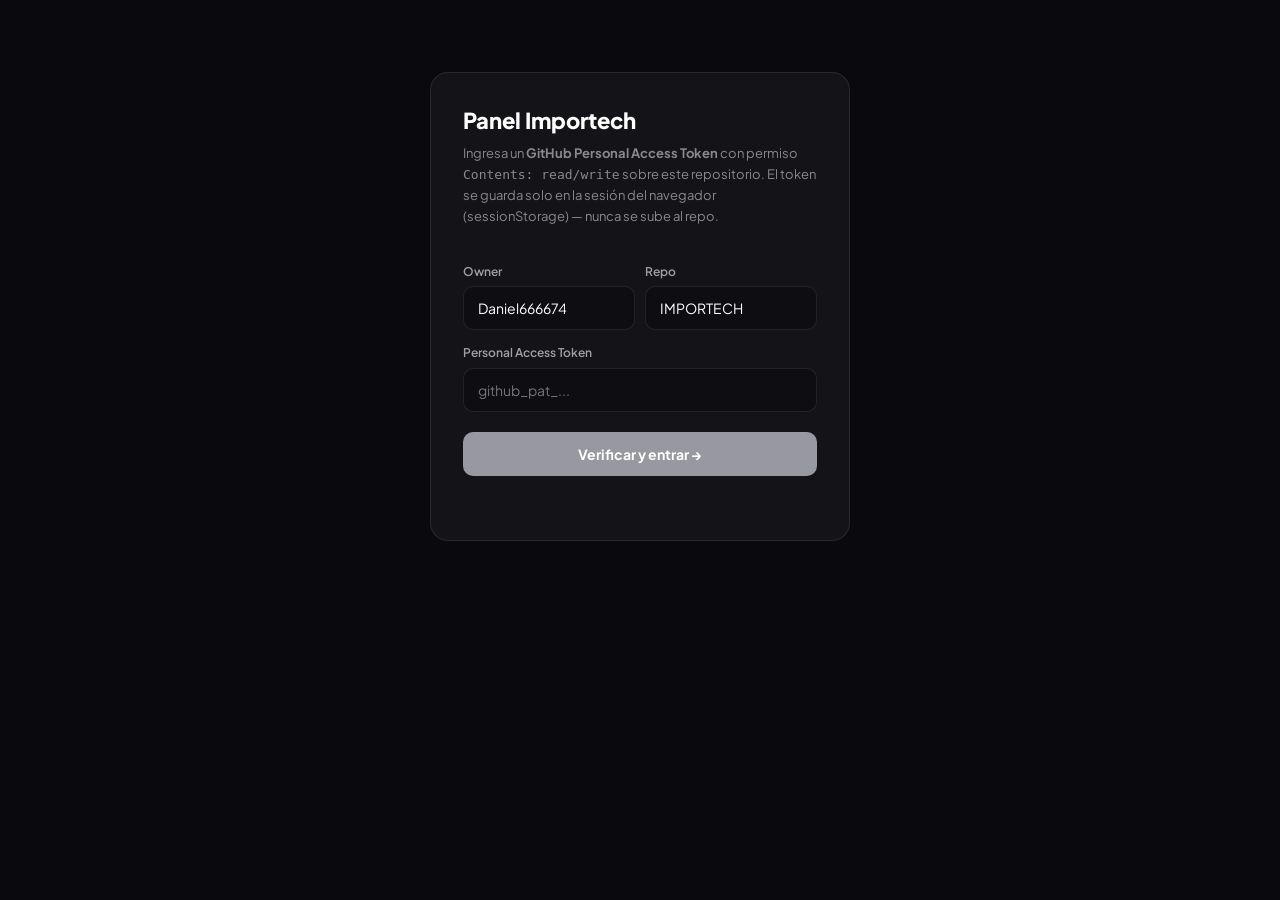
==== admin.html @ f73cdf88 "Add serverless admin panel (GitHub Contents API as backend) admin.html manages products with no back" ====
<!DOCTYPE html>
<html lang="es">
<head>
<meta charset="UTF-8">
<meta name="viewport" content="width=device-width, initial-scale=1.0">
<meta name="robots" content="noindex,nofollow">
<title>Admin · Importech</title>
<link rel="preconnect" href="https://fonts.googleapis.com">
<link href="https://fonts.googleapis.com/css2?family=Plus+Jakarta+Sans:wght@400;500;600;700;800&display=swap" rel="stylesheet">
<style>
:root{--blue:#9898a0;--blue-h:#6e6e76;--bg:#0a0a0e;--panel:#131318;--card:#17171d;--border:rgba(255,255,255,.09);--ok:#34c759;--warn:#ff9f0a;--bad:#ff5a5a;--dirty:#e5a816}
*{margin:0;padding:0;box-sizing:border-box}
body{font-family:'Plus Jakarta Sans',system-ui,sans-serif;background:var(--bg);color:#fff;line-height:1.45;font-size:14px}
a{color:inherit}
button{font-family:inherit;cursor:pointer}
input,select,textarea{font-family:inherit;font-size:14px}
.hidden{display:none!important}

/* LOGIN */
#login{max-width:420px;margin:8vh auto;padding:32px;background:var(--panel);border:1px solid var(--border);border-radius:18px}
#login h1{font-size:22px;font-weight:800;margin-bottom:6px}
#login p{color:rgba(255,255,255,.5);font-size:13px;margin-bottom:22px;line-height:1.6}
#login label{display:block;font-size:12px;font-weight:600;color:rgba(255,255,255,.6);margin:14px 0 6px}
#login input{width:100%;padding:12px 14px;border-radius:10px;border:1px solid var(--border);background:#0d0d12;color:#fff}
#login .row{display:flex;gap:10px}
#login .row>div{flex:1}
#loginBtn{width:100%;margin-top:20px;padding:13px;border-radius:10px;border:none;background:var(--blue);color:#fff;font-weight:700;font-size:14px}
#loginBtn:hover{background:var(--blue-h)}
#loginMsg{margin-top:14px;font-size:13px;min-height:18px}

/* SHELL */
header{position:sticky;top:0;z-index:50;display:flex;align-items:center;justify-content:space-between;gap:16px;padding:14px 26px;background:rgba(10,10,14,.94);backdrop-filter:blur(14px);border-bottom:1px solid var(--border);flex-wrap:wrap}
header .brand{font-size:15px;font-weight:800;letter-spacing:.05em}
header .brand span{color:var(--blue)}
header .repo{font-size:12px;color:rgba(255,255,255,.4)}
header .actions{display:flex;align-items:center;gap:10px;flex-wrap:wrap}
.btn{padding:9px 16px;border-radius:9px;border:1px solid var(--border);background:var(--card);color:#fff;font-weight:600;font-size:13px}
.btn:hover{border-color:var(--blue)}
.btn.primary{background:var(--blue);border-color:var(--blue)}
.btn.primary:hover{background:var(--blue-h)}
.btn.ok{background:var(--ok);border-color:var(--ok)}
.btn.ghost{background:transparent}
.btn:disabled{opacity:.5;cursor:not-allowed}
.pubwrap{position:relative}
.dirtybadge{position:absolute;top:-7px;right:-7px;min-width:18px;height:18px;padding:0 5px;border-radius:9px;background:var(--dirty);color:#111;font-size:10px;font-weight:800;display:flex;align-items:center;justify-content:center}

main{max-width:1180px;margin:0 auto;padding:24px 26px 80px}
.toolbar{display:flex;align-items:center;justify-content:space-between;gap:14px;margin-bottom:18px;flex-wrap:wrap}
.toolbar h2{font-size:18px;font-weight:800}
.search{padding:9px 14px;border-radius:9px;border:1px solid var(--border);background:#0d0d12;color:#fff;min-width:220px}

/* PRODUCT LIST */
.plist{display:grid;grid-template-columns:1fr;gap:10px}
.prow{display:grid;grid-template-columns:52px 1fr auto;gap:14px;align-items:center;padding:12px 14px;background:var(--card);border:1px solid var(--border);border-radius:12px}
.prow.dirty{border-color:var(--dirty)}
.pthumb{width:52px;height:52px;border-radius:9px;background:#f4f4f6;display:flex;align-items:center;justify-content:center;overflow:hidden;font-size:26px}
.pthumb img{width:100%;height:100%;object-fit:cover}
.pmeta .pn{font-weight:700;font-size:15px}
.pmeta .ps{font-size:12px;color:rgba(255,255,255,.45);margin-top:2px}
.badges{display:flex;gap:6px;margin-top:6px;flex-wrap:wrap}
.tag{font-size:10px;font-weight:700;letter-spacing:.03em;padding:3px 8px;border-radius:6px;background:rgba(255,255,255,.07);color:rgba(255,255,255,.6)}
.tag.pub{background:rgba(52,199,89,.16);color:#7ee89b}
.tag.unpub{background:rgba(255,90,90,.14);color:#ff9b9b}
.tag.dirty{background:rgba(229,168,22,.18);color:var(--dirty)}
.tag.cond{background:rgba(152,152,160,.16);color:#cfcfd6}
.pactions{display:flex;gap:8px;flex-wrap:wrap;justify-content:flex-end}
.pactions .btn{padding:7px 12px;font-size:12px}

/* EDITOR / MODAL */
.overlay{position:fixed;inset:0;z-index:100;background:rgba(0,0,0,.6);backdrop-filter:blur(3px);display:flex;align-items:flex-start;justify-content:center;overflow-y:auto;padding:30px 16px}
.modal{width:100%;max-width:820px;background:var(--panel);border:1px solid var(--border);border-radius:18px;padding:24px 26px 30px;margin:auto}
.modal h3{font-size:18px;font-weight:800;margin-bottom:18px}
.fgrid{display:grid;grid-template-columns:1fr 1fr;gap:14px 18px}
.field{display:flex;flex-direction:column}
.field.full{grid-column:1/-1}
.field label{font-size:12px;font-weight:600;color:rgba(255,255,255,.6);margin-bottom:6px}
.field input,.field select,.field textarea{padding:11px 13px;border-radius:9px;border:1px solid var(--border);background:#0d0d12;color:#fff;width:100%}
.field textarea{min-height:70px;resize:vertical}
.hint{font-size:11px;color:rgba(255,255,255,.35);margin-top:5px}
.sectitle{font-size:12px;font-weight:800;letter-spacing:.08em;text-transform:uppercase;color:var(--blue);margin:26px 0 10px;padding-top:18px;border-top:1px solid var(--border)}
.vrow{display:grid;grid-template-columns:1.3fr .8fr 1fr 1fr auto;gap:9px;align-items:end;margin-bottom:9px}
.vrow .field label{font-size:10px}
.vrow input{padding:9px 11px}
.vrow .rm{padding:9px 11px;border-radius:8px;border:1px solid var(--border);background:transparent;color:var(--bad);font-weight:700}
.vhead{display:grid;grid-template-columns:1.3fr .8fr 1fr 1fr auto;gap:9px;font-size:10px;font-weight:700;letter-spacing:.04em;text-transform:uppercase;color:rgba(255,255,255,.4);margin-bottom:6px}
.addrow{padding:8px 14px;border-radius:8px;border:1px dashed var(--border);background:transparent;color:rgba(255,255,255,.7);font-size:12px;font-weight:600;margin-top:4px}
.imglist{display:flex;flex-wrap:wrap;gap:8px;margin-bottom:8px}
.imgchip{display:flex;align-items:center;gap:6px;padding:5px 8px 5px 5px;border-radius:8px;background:#0d0d12;border:1px solid var(--border);font-size:11px}
.imgchip img{width:30px;height:30px;border-radius:5px;object-fit:cover}
.imgchip button{border:none;background:transparent;color:var(--bad);font-weight:800}
.modal-foot{display:flex;justify-content:space-between;gap:10px;margin-top:26px;flex-wrap:wrap}
.checkline{display:flex;align-items:center;gap:9px;font-size:13px;color:rgba(255,255,255,.75)}
.checkline input{width:auto}
#formErr{color:var(--bad);font-size:13px;font-weight:600;min-height:18px;flex:1}

/* SALE / availability preview */
.salebox{background:#0d0d12;border:1px solid var(--border);border-radius:12px;padding:16px;margin-top:8px}
.saleline{display:flex;justify-content:space-between;font-size:14px;padding:6px 0}
.saleline b{font-weight:800}
.mono{font-variant-numeric:tabular-nums}

/* LOG */
#log{position:fixed;bottom:0;left:0;right:0;max-height:38vh;overflow-y:auto;background:#08080b;border-top:1px solid var(--border);padding:12px 20px;font-family:ui-monospace,Menlo,monospace;font-size:12px;z-index:60}
#log .l{padding:2px 0;color:rgba(255,255,255,.7)}
#log .l.err{color:var(--bad)}
#log .l.ok{color:#7ee89b}
#log .l.step{color:var(--dirty)}
#logHead{display:flex;justify-content:space-between;position:sticky;top:0;background:#08080b;padding-bottom:6px;margin-bottom:4px;font-weight:700;color:#fff}
@media(max-width:720px){.fgrid{grid-template-columns:1fr}.vrow,.vhead{grid-template-columns:1fr 1fr;}.vhead{display:none}}
</style>
</head>
<body>

<!-- ===================== LOGIN ===================== -->
<div id="login">
  <h1>Panel Importech</h1>
  <p>Ingresa un <b>GitHub Personal Access Token</b> con permiso <code>Contents: read/write</code> sobre este repositorio. El token se guarda solo en la sesión del navegador (sessionStorage) — nunca se sube al repo.</p>
  <div class="row">
    <div>
      <label>Owner</label>
      <input id="inOwner" value="Daniel666674" spellcheck="false">
    </div>
    <div>
      <label>Repo</label>
      <input id="inRepo" value="IMPORTECH" spellcheck="false">
    </div>
  </div>
  <label>Personal Access Token</label>
  <input id="inPat" type="password" placeholder="github_pat_..." spellcheck="false" autocomplete="off">
  <button id="loginBtn">Verificar y entrar →</button>
  <div id="loginMsg"></div>
</div>

<!-- ===================== APP ===================== -->
<div id="app" class="hidden">
  <header>
    <div>
      <div class="brand">IMPOR<span>TECH</span> · Admin</div>
      <div class="repo" id="repoLabel"></div>
    </div>
    <div class="actions">
      <button class="btn ghost" id="reloadBtn">↻ Recargar</button>
      <button class="btn" id="newBtn">+ Nuevo producto</button>
      <span class="pubwrap">
        <button class="btn primary" id="publishBtn" disabled>Publicar</button>
        <span class="dirtybadge hidden" id="dirtyCount">0</span>
      </span>
      <button class="btn ghost" id="logoutBtn">Salir</button>
    </div>
  </header>

  <main>
    <div class="toolbar">
      <h2>Productos <span id="pcount" style="color:rgba(255,255,255,.4);font-weight:600"></span></h2>
      <input class="search" id="search" placeholder="Buscar por nombre, SKU, categoría…">
    </div>
    <div class="plist" id="plist"></div>
  </main>
</div>

<div id="log" class="hidden">
  <div id="logHead"><span>Registro</span><button class="btn ghost" style="padding:3px 10px;font-size:11px" onclick="document.getElementById('log').classList.add('hidden')">Ocultar</button></div>
  <div id="logBody"></div>
</div>

<script src="assets/js/store-core.js?v=1"></script>
<script>
/* ============================================================================
   CONFIG + STATE
   ============================================================================ */
const CFG = {
  owner: 'Daniel666674', repo: 'IMPORTECH', branch: 'main',
  dataPath: 'assets/js/products-data.js',
  templatePath: 'producto/_template.html',
  productDir: 'producto',
  imgDir: 'assets/products',
  siteBase: 'https://daniel666674.github.io/IMPORTECH'
};
const CATEGORIES = ['iPhone','iPad','Mac','Apple Watch','AirPods','Accesorios'];
const CONDITIONS = ['Nuevo','Seminuevo - Como nuevo','Seminuevo - Bueno'];
const STORAGE_PRESETS = ['64GB','128GB','256GB','512GB','1TB','2TB'];

let PAT = null;
let products = [];          // in-memory working copy
let version = 1;            // PRODUCTS_VERSION from data file
let dirty = new Set();      // slugs with unsaved-to-repo changes
let deleted = new Set();    // slugs to remove on publish (existed remotely)
let pendingImgs = {};       // { 'assets/products/x.jpg': base64 } staged uploads
let editing = null;         // slug being edited, or '__new__'

const SC = window.StoreCore;
const $ = s => document.querySelector(s);
const sleep = ms => new Promise(r => setTimeout(r, ms));

/* ============================================================================
   LOGGING
   ============================================================================ */
function logLine(msg, cls) {
  const box = $('#log'); box.classList.remove('hidden');
  const d = document.createElement('div');
  d.className = 'l' + (cls ? ' ' + cls : '');
  d.textContent = msg;
  $('#logBody').appendChild(d);
  box.scrollTop = box.scrollHeight;
}

/* ============================================================================
   GITHUB CONTENTS API
   ============================================================================ */
function ghUrl(path) {
  const enc = path.split('/').map(encodeURIComponent).join('/');
  return `https://api.github.com/repos/${CFG.owner}/${CFG.repo}/contents/${enc}`;
}
function ghHeaders() {
  return { 'Authorization': 'Bearer ' + PAT, 'Accept': 'application/vnd.github+json', 'X-GitHub-Api-Version': '2022-11-28' };
}
function b64encodeUtf8(str) { return btoa(unescape(encodeURIComponent(str))); }
function b64decodeUtf8(b64) { return decodeURIComponent(escape(atob(b64.replace(/\n/g, '')))); }

async function ghGetFile(path) {
  const res = await fetch(ghUrl(path) + '?ref=' + CFG.branch, { headers: ghHeaders() });
  if (res.status === 404) return null;
  if (!res.ok) throw new Error('GET ' + path + ' → ' + res.status + ' ' + (await res.text()));
  const j = await res.json();
  return { sha: j.sha, text: j.content ? b64decodeUtf8(j.content) : '' };
}

// Fresh-sha + 409 retry, up to 4 attempts. NEVER reuse a stale sha.
async function commitFile(path, content, message, isBase64) {
  const body64 = isBase64 ? content : b64encodeUtf8(content);
  let lastErr = '';
  for (let attempt = 1; attempt <= 4; attempt++) {
    const cur = await ghGetFile(path);                 // fresh sha each cycle
    const payload = { message, content: body64, branch: CFG.branch };
    if (cur && cur.sha) payload.sha = cur.sha;
    const res = await fetch(ghUrl(path), { method: 'PUT', headers: ghHeaders(), body: JSON.stringify(payload) });
    if (res.ok) return await res.json();
    if (res.status === 409) { lastErr = await res.text(); await sleep(350 * attempt); continue; }
    throw new Error('PUT ' + path + ' → ' + res.status + ' ' + (await res.text()));
  }
  throw new Error('Conflicto persistente en ' + path + ' tras 4 intentos. ' + lastErr);
}

async function deleteFile(path, message) {
  const cur = await ghGetFile(path);
  if (!cur) return;                                    // already gone
  const res = await fetch(ghUrl(path), {
    method: 'DELETE', headers: ghHeaders(),
    body: JSON.stringify({ message, sha: cur.sha, branch: CFG.branch })
  });
  if (!res.ok && res.status !== 404) throw new Error('DELETE ' + path + ' → ' + res.status);
}

/* ============================================================================
   DATA FILE PARSE / SERIALIZE
   ============================================================================ */
function parseDataFile(text) {
  let ver = 1;
  const vm = text.match(/PRODUCTS_VERSION\s*=\s*(\d+)/);
  if (vm) ver = parseInt(vm[1], 10);
  const start = text.indexOf('[', text.indexOf('window.PRODUCTS'));
  const end = text.lastIndexOf(']');
  let arr = [];
  if (start !== -1 && end !== -1) {
    arr = JSON.parse(text.slice(start, end + 1));
  }
  return { version: ver, products: arr };
}
function serializeDataFile(list, ver) {
  return `/* products-data.js — RECORD OF TRUTH. AUTO-GENERATED por admin.html. No editar a mano.
   'cost' es interno y se elimina de cada página pública generada (toPublic()). */
window.PRODUCTS_VERSION = ${ver};
window.PRODUCTS = ${JSON.stringify(list, null, 2)};
`;
}

/* ============================================================================
   HELPERS
   ============================================================================ */
function slugify(s) {
  return s.toLowerCase().normalize('NFD').replace(/[\u0300-\u036f]/g, '')
    .replace(/["']/g, '').replace(/[^a-z0-9]+/g, '-').replace(/^-+|-+$/g, '').slice(0, 60);
}
function escAttr(s) { return String(s == null ? '' : s).replace(/&/g, '&amp;').replace(/"/g, '&quot;').replace(/</g, '&lt;').replace(/>/g, '&gt;'); }
function bySlug(slug) { return products.find(p => p.slug === slug); }
function markDirty(slug) { dirty.add(slug); refreshPublishState(); }

// Strip internal cost (top-level + per-row) before anything public.
function toPublic(p) {
  const c = JSON.parse(JSON.stringify(p));
  delete c.cost;
  ['storage', 'color'].forEach(dim => {
    if (Array.isArray(c[dim])) c[dim].forEach(r => { delete r.cost; });
  });
  return c;
}

/* ============================================================================
   PAGE GENERATION
   ============================================================================ */
function genPage(product, template) {
  const pub = toPublic(product);
  const title = `${product.name}${product.spec ? ' ' + product.spec : ''} · Importech`;
  const desc = `${product.name} ${product.condition} en Importech Col — ${product.spec || product.category}. Original con garantía. Bogotá, envíos a toda Colombia.`.slice(0, 175);
  const ogImg = (product.imgs && product.imgs.length)
    ? `${CFG.siteBase}/${product.imgs[0]}`
    : `${CFG.siteBase}/assets/importech-logo.jpg`;
  const robots = product.published ? 'index,follow' : 'noindex,nofollow';
  return template
    .replace(/\{\{TITLE\}\}/g, escAttr(title))
    .replace(/\{\{META_DESC\}\}/g, escAttr(desc))
    .replace(/\{\{ROBOTS\}\}/g, robots)
    .replace(/\{\{OG_IMAGE\}\}/g, escAttr(ogImg))
    .replace(/\{\{VERSION\}\}/g, String(version))
    .replace(/\{\{PRODUCT_JSON\}\}/g, JSON.stringify(pub));
}

/* ============================================================================
   RENDER — product list
   ============================================================================ */
function refreshPublishState() {
  const n = dirty.size + deleted.size;
  $('#publishBtn').disabled = n === 0;
  const badge = $('#dirtyCount');
  badge.textContent = n;
  badge.classList.toggle('hidden', n === 0);
}
function renderList() {
  const q = ($('#search').value || '').toLowerCase();
  const box = $('#plist'); box.innerHTML = '';
  const shown = products.filter(p =>
    !q || [p.name, p.sku, p.category, p.model].join(' ').toLowerCase().includes(q));
  $('#pcount').textContent = '(' + products.length + ')';
  shown.forEach(p => {
    const dims = SC.dimsOf(p);
    let stockTxt;
    if (!dims.length) stockTxt = (p.stock == null ? 'sin stock def.' : p.stock + ' u.');
    else stockTxt = dims.map(d => d === 'storage' ? 'Almac.' : 'Color').join(' + ') + ' · ' +
      dims.reduce((s, d) => s + (p[d] || []).reduce((a, r) => a + (Number(r.units) || 0), 0), 0) + ' u. total';
    const row = document.createElement('div');
    row.className = 'prow' + (dirty.has(p.slug) ? ' dirty' : '');
    const thumb = (p.imgs && p.imgs.length)
      ? `<img src="${escAttr(p.imgs[0])}" alt="">`
      : ({ 'iPhone':'📱','iPad':'📲','Mac':'💻','Apple Watch':'⌚','AirPods':'🎧','Accesorios':'📦' }[p.category] || '📦');
    row.innerHTML = `
      <div class="pthumb">${thumb}</div>
      <div class="pmeta">
        <div class="pn">${escAttr(p.name)}</div>
        <div class="ps">${escAttr(p.category)} · ${escAttr(p.spec || '')} · ${SC.fmtCOP(p.price)} · ${escAttr(stockTxt)}</div>
        <div class="badges">
          <span class="tag ${p.published ? 'pub' : 'unpub'}">${p.published ? 'Publicado' : 'Oculto'}</span>
          <span class="tag cond">${escAttr(p.condition)}</span>
          <span class="tag">SKU ${escAttr(p.sku || '—')}</span>
          ${dirty.has(p.slug) ? '<span class="tag dirty">● sin publicar</span>' : ''}
        </div>
      </div>
      <div class="pactions">
        <button class="btn" data-act="sale" data-slug="${escAttr(p.slug)}">Registrar venta</button>
        <button class="btn" data-act="pub" data-slug="${escAttr(p.slug)}">${p.published ? 'Ocultar' : 'Publicar'}</button>
        <button class="btn" data-act="edit" data-slug="${escAttr(p.slug)}">Editar</button>
        <button class="btn" data-act="del" data-slug="${escAttr(p.slug)}">Eliminar</button>
      </div>`;
    box.appendChild(row);
  });
  if (!shown.length) box.innerHTML = '<div style="color:rgba(255,255,255,.4);padding:30px;text-align:center">Sin productos.</div>';
}

/* ============================================================================
   EDITOR
   ============================================================================ */
function variantRowHtml(dim, row, basePrice, baseCost) {
  row = row || {};
  const isStorage = dim === 'storage';
  const labelCell = isStorage
    ? `<input list="storagePresets" value="${escAttr(row.label || '')}" data-k="label" placeholder="256GB">`
    : `<input value="${escAttr(row.label || '')}" data-k="label" placeholder="Negro">`;
  return `<div class="vrow" data-dim="${dim}">
    <div class="field"><label>${isStorage ? 'Capacidad' : 'Color'}</label>${labelCell}</div>
    <div class="field"><label>Stock</label><input type="number" step="1" min="0" value="${row.units != null ? row.units : ''}" data-k="units" placeholder="0"></div>
    <div class="field"><label>Precio (opc.)</label><input type="number" step="1" min="0" value="${row.price > 0 ? row.price : ''}" data-k="price" placeholder="Base: ${SC.fmtCOP(basePrice)}"></div>
    <div class="field"><label>Costo (opc.)</label><input type="number" step="1" min="0" value="${row.cost > 0 ? row.cost : ''}" data-k="cost" placeholder="Base: ${SC.fmtCOP(baseCost)}"></div>
    <button type="button" class="rm" onclick="this.closest('.vrow').remove()">✕</button>
  </div>`;
}
function addVariantRow(dim) {
  const bp = parseInt($('#f_price').value) || 0;
  const bc = parseInt($('#f_cost').value) || 0;
  const wrap = $(dim === 'storage' ? '#storageRows' : '#colorRows');
  wrap.insertAdjacentHTML('beforeend', variantRowHtml(dim, {}, bp, bc));
}
function renderImgList(imgs) {
  const box = $('#imgList'); box.innerHTML = '';
  (imgs || []).forEach((src, i) => {
    const chip = document.createElement('div'); chip.className = 'imgchip';
    const preview = pendingImgs[src] ? ('data:image/*;base64,' + pendingImgs[src]) : src;
    chip.innerHTML = `<img src="${escAttr(preview)}" alt=""><span>${escAttr(src.split('/').pop())}</span><button type="button" data-i="${i}">✕</button>`;
    chip.querySelector('button').onclick = () => { imgs.splice(i, 1); renderImgList(imgs); };
    box.appendChild(chip);
  });
  box._imgs = imgs;
}
function openEditor(slug) {
  editing = slug || '__new__';
  const p = slug ? JSON.parse(JSON.stringify(bySlug(slug))) : {
    name:'', category:'iPhone', model:'', spec:'', price:'', cost:'', sku:'',
    condition:'Nuevo', notes:'', imgs:[], storage:[], color:[], stock:'', published:true
  };
  const opt = (arr, v) => arr.map(o => `<option ${o === v ? 'selected' : ''}>${o}</option>`).join('');
  const ov = document.createElement('div'); ov.className = 'overlay'; ov.id = 'editorOverlay';
  ov.innerHTML = `<div class="modal">
    <h3>${slug ? 'Editar producto' : 'Nuevo producto'}</h3>
    <div class="fgrid">
      <div class="field"><label>Nombre *</label><input id="f_name" value="${escAttr(p.name)}"></div>
      <div class="field"><label>Categoría *</label><select id="f_category">${opt(CATEGORIES, p.category)}</select></div>
      <div class="field"><label>Modelo</label><input id="f_model" value="${escAttr(p.model)}"></div>
      <div class="field"><label>SKU</label><input id="f_sku" value="${escAttr(p.sku)}"></div>
      <div class="field full"><label>Especificación corta</label><input id="f_spec" value="${escAttr(p.spec)}"></div>
      <div class="field"><label>Precio base (COP) *</label><input id="f_price" type="number" step="1" min="0" value="${p.price}"></div>
      <div class="field"><label>Costo base (interno)</label><input id="f_cost" type="number" step="1" min="0" value="${p.cost}"></div>
      <div class="field"><label>Condición</label><select id="f_condition">${opt(CONDITIONS, p.condition)}</select></div>
      <div class="field"><label>Stock base (si NO usas variantes)</label><input id="f_stock" type="number" step="1" min="0" value="${p.stock != null ? p.stock : ''}" placeholder="—"></div>
      <div class="field full"><label>Notas</label><textarea id="f_notes">${escAttr(p.notes)}</textarea></div>
      <div class="field full">
        <label>Imágenes (ruta en el repo, p. ej. assets/products/foto.jpg)</label>
        <div class="imglist" id="imgList"></div>
        <div style="display:flex;gap:8px;flex-wrap:wrap">
          <input id="imgPath" placeholder="assets/products/archivo.jpg" style="flex:1;min-width:200px;padding:9px 12px;border-radius:9px;border:1px solid var(--border);background:#0d0d12;color:#fff">
          <button type="button" class="btn" onclick="addImgByPath()">Añadir ruta</button>
          <label class="btn" style="cursor:pointer">Subir archivo<input type="file" id="imgFile" accept="image/*" class="hidden"></label>
        </div>
        <div class="hint">Los archivos subidos se confirman en el repo al Publicar (primero las fotos).</div>
      </div>
      <div class="field full checkline"><input type="checkbox" id="f_published" ${p.published ? 'checked' : ''}><label for="f_published" style="margin:0">Publicado (visible en la tienda)</label></div>
    </div>

    <div class="sectitle">Variante · Almacenamiento</div>
    <div class="vhead"><span>Capacidad</span><span>Stock</span><span>Precio</span><span>Costo</span><span></span></div>
    <div id="storageRows"></div>
    <button type="button" class="addrow" onclick="addVariantRow('storage')">+ Fila de almacenamiento</button>

    <div class="sectitle">Variante · Color</div>
    <div class="vhead"><span>Color</span><span>Stock</span><span>Precio</span><span>Costo</span><span></span></div>
    <div id="colorRows"></div>
    <button type="button" class="addrow" onclick="addVariantRow('color')">+ Fila de color</button>
    <div class="hint" style="margin-top:8px">Si defines <b>ambas</b> dimensiones, el cliente elige las dos y el stock disponible = el mínimo entre ellas.</div>

    <div class="modal-foot">
      <div id="formErr"></div>
      <div style="display:flex;gap:10px">
        <button type="button" class="btn ghost" onclick="closeEditor()">Cancelar</button>
        <button type="button" class="btn primary" onclick="saveEditor()">Guardar (en memoria)</button>
      </div>
    </div>
  </div>
  <datalist id="storagePresets">${STORAGE_PRESETS.map(s => '<option>' + s + '</option>').join('')}</datalist>`;
  document.body.appendChild(ov);
  (p.storage || []).forEach(r => $('#storageRows').insertAdjacentHTML('beforeend', variantRowHtml('storage', r, p.price || 0, p.cost || 0)));
  (p.color || []).forEach(r => $('#colorRows').insertAdjacentHTML('beforeend', variantRowHtml('color', r, p.price || 0, p.cost || 0)));
  renderImgList(p.imgs || []);
  $('#imgFile').addEventListener('change', handleImgFile);
  // keep row placeholders in sync when base price/cost change
  ['#f_price', '#f_cost'].forEach(sel => $(sel).addEventListener('input', syncRowPlaceholders));
}
function syncRowPlaceholders() {
  const bp = parseInt($('#f_price').value) || 0, bc = parseInt($('#f_cost').value) || 0;
  document.querySelectorAll('.vrow').forEach(r => {
    r.querySelector('[data-k="price"]').placeholder = 'Base: ' + SC.fmtCOP(bp);
    r.querySelector('[data-k="cost"]').placeholder = 'Base: ' + SC.fmtCOP(bc);
  });
}
function addImgByPath() {
  const v = $('#imgPath').value.trim();
  if (!v) return;
  const imgs = $('#imgList')._imgs; imgs.push(v); $('#imgPath').value = '';
  renderImgList(imgs);
}
function handleImgFile(e) {
  const file = e.target.files[0]; if (!file) return;
  const reader = new FileReader();
  reader.onload = () => {
    const b64 = reader.result.split(',')[1];
    const clean = slugify(file.name.replace(/\.[^.]+$/, '')) || ('img-' + Date.now());
    const ext = (file.name.match(/\.[^.]+$/) || ['.jpg'])[0];
    const path = CFG.imgDir + '/' + clean + ext;
    pendingImgs[path] = b64;
    const imgs = $('#imgList')._imgs; imgs.push(path); renderImgList(imgs);
  };
  reader.readAsDataURL(file);
}
function collectRows(dim) {
  const out = [];
  document.querySelectorAll(`#${dim}Rows .vrow`).forEach(r => {
    const label = r.querySelector('[data-k="label"]').value.trim();
    if (!label) return;
    const units = parseInt(r.querySelector('[data-k="units"]').value) || 0;
    const price = parseInt(r.querySelector('[data-k="price"]').value) || 0;
    const cost = parseInt(r.querySelector('[data-k="cost"]').value) || 0;
    const row = { label, units };
    if (price > 0) row.price = price;   // only emit overrides when actually set
    if (cost > 0) row.cost = cost;
    out.push(row);
  });
  return out;
}
function saveEditor() {
  const err = $('#formErr'); err.textContent = '';
  const name = $('#f_name').value.trim();
  const price = parseInt($('#f_price').value) || 0;
  if (!name) { err.textContent = 'El nombre es obligatorio.'; return; }
  if (price <= 0) { err.textContent = 'El precio base debe ser mayor a 0.'; return; }
  const storage = collectRows('storage');
  const color = collectRows('color');
  const stockRaw = $('#f_stock').value.trim();
  const rec = {
    name,
    category: $('#f_category').value,
    model: $('#f_model').value.trim(),
    spec: $('#f_spec').value.trim(),
    price,
    cost: parseInt($('#f_cost').value) || 0,
    sku: $('#f_sku').value.trim(),
    condition: $('#f_condition').value,
    notes: $('#f_notes').value.trim(),
    imgs: ($('#imgList')._imgs || []).slice(),
    storage, color,
    published: $('#f_published').checked
  };
  if (!storage.length && !color.length && stockRaw !== '') rec.stock = parseInt(stockRaw) || 0;

  if (editing === '__new__') {
    let slug = slugify(name);
    let base = slug, i = 2;
    while (bySlug(slug)) { slug = base + '-' + (i++); }
    rec.slug = slug;
    products.push(rec);
  } else {
    rec.slug = editing;
    const idx = products.findIndex(p => p.slug === editing);
    products[idx] = rec;
  }
  markDirty(rec.slug);
  closeEditor();
  renderList();
}
function closeEditor() { const o = $('#editorOverlay'); if (o) o.remove(); editing = null; }

/* ============================================================================
   REGISTRAR VENTA (internal) — uses shared StoreCore pricing/availability
   ============================================================================ */
function openSale(slug) {
  const p = bySlug(slug);
  const dims = SC.dimsOf(p);
  const sel = { storage: null, color: null };
  const ov = document.createElement('div'); ov.className = 'overlay'; ov.id = 'saleOverlay';
  const dimOpts = dim => `<div class="field"><label>${dim === 'storage' ? 'Almacenamiento' : 'Color'}</label>
    <select data-dim="${dim}"><option value="">— elige —</option>${(p[dim] || []).map(r => `<option value="${escAttr(r.label)}">${escAttr(r.label)} (${r.units} u.)</option>`).join('')}</select></div>`;
  ov.innerHTML = `<div class="modal" style="max-width:520px">
    <h3>Registrar venta · ${escAttr(p.name)}</h3>
    <div class="fgrid">${dims.map(dimOpts).join('') || '<div class="hint">Producto simple (sin variantes).</div>'}</div>
    <div class="salebox" id="saleBox"></div>
    <div class="modal-foot">
      <div id="saleErr" style="color:var(--bad);font-size:13px;flex:1"></div>
      <div style="display:flex;gap:10px">
        <button class="btn ghost" onclick="closeSale()">Cancelar</button>
        <button class="btn ok" id="saleConfirm">Confirmar venta (−1)</button>
      </div>
    </div>
  </div>`;
  document.body.appendChild(ov);
  const upd = () => {
    ov.querySelectorAll('select[data-dim]').forEach(s => { sel[s.dataset.dim] = s.value || null; });
    const price = SC.unitPrice(p, sel);
    const cost = SC.unitCost(p, sel);
    const av = SC.availability(p, sel);
    let availTxt;
    if (!av.ready) availTxt = 'Elige ' + av.need.map(d => d === 'storage' ? 'almacenamiento' : 'color').join(' y ');
    else if (av.units == null) availTxt = 'consultar';
    else availTxt = av.units + ' disponibles';
    const margin = (price && cost) ? (price - cost) : null;
    $('#saleBox').innerHTML = `
      <div class="saleline"><span>Precio unitario</span><b class="mono">${SC.fmtCOP(price)}</b></div>
      <div class="saleline"><span>Costo (interno)</span><span class="mono">${SC.fmtCOP(cost)}</span></div>
      <div class="saleline"><span>Margen</span><b class="mono" style="color:var(--ok)">${margin != null ? SC.fmtCOP(margin) : '—'}</b></div>
      <div class="saleline"><span>Disponibilidad</span><b>${availTxt}</b></div>`;
    $('#saleConfirm').disabled = !(av.ready && (av.units == null || av.units > 0));
  };
  ov.querySelectorAll('select[data-dim]').forEach(s => s.addEventListener('change', upd));
  upd();
  $('#saleConfirm').onclick = () => {
    ov.querySelectorAll('select[data-dim]').forEach(s => { sel[s.dataset.dim] = s.value || null; });
    const av = SC.availability(p, sel);
    if (!av.ready) { $('#saleErr').textContent = 'Selecciona todas las variantes.'; return; }
    dims.forEach(d => {
      const row = (p[d] || []).find(r => r.label === sel[d]);
      if (row) row.units = Math.max(0, (Number(row.units) || 0) - 1);
    });
    if (!dims.length && p.stock != null) p.stock = Math.max(0, p.stock - 1);
    markDirty(p.slug); closeSale(); renderList();
    logLine('Venta registrada: ' + p.name + ' ' + [sel.storage, sel.color].filter(Boolean).join(' ') + ' — stock actualizado (sin publicar).', 'ok');
  };
}
function closeSale() { const o = $('#saleOverlay'); if (o) o.remove(); }

/* ============================================================================
   DELETE / TOGGLE
   ============================================================================ */
async function remoteHasProduct(slug) {
  // was it in the last loaded remote snapshot? track via _remoteSlugs
  return remoteSlugs.has(slug);
}
function deleteProduct(slug) {
  const p = bySlug(slug);
  if (!p) return;
  if (!confirm('¿Eliminar "' + p.name + '"? Se quitará de la tienda al publicar.')) return;
  products = products.filter(x => x.slug !== slug);
  dirty.delete(slug);
  if (remoteSlugs.has(slug)) deleted.add(slug);   // only need repo deletion if it exists remotely
  refreshPublishState(); renderList();
}
function togglePublish(slug) {
  const p = bySlug(slug); if (!p) return;
  p.published = !p.published; markDirty(slug); renderList();
}

/* ============================================================================
   PUBLISH — ordered, merge-onto-fresh-remote
   ============================================================================ */
let publishing = false;
async function publish() {
  if (publishing) return;
  if (dirty.size === 0 && deleted.size === 0) return;
  publishing = true; $('#publishBtn').disabled = true; $('#publishBtn').textContent = 'Publicando…';
  logLine('──────── PUBLICAR ' + new Date().toLocaleTimeString() + ' ────────', 'step');
  try {
    // 1) PHOTOS FIRST — commit any staged uploads so pages/data can reference them.
    const imgPaths = Object.keys(pendingImgs);
    if (imgPaths.length) {
      logLine('1) Subiendo ' + imgPaths.length + ' foto(s)…', 'step');
      for (const path of imgPaths) {
        await commitFile(path, pendingImgs[path], 'admin: foto ' + path, true);
        logLine('   ✓ ' + path, 'ok');
      }
      pendingImgs = {};
    }

    // 2) Re-fetch CURRENT remote data fresh, then merge ONLY dirty/deleted onto it.
    logLine('2) Releyendo products-data.js remoto y fusionando cambios…', 'step');
    const cur = await ghGetFile(CFG.dataPath);
    let remote = cur ? parseDataFile(cur.text).products : [];
    const map = new Map(remote.map(p => [p.slug, p]));
    dirty.forEach(slug => { const local = bySlug(slug); if (local) map.set(slug, local); });
    deleted.forEach(slug => map.delete(slug));
    const merged = Array.from(map.values());
    version = (cur ? parseDataFile(cur.text).version : 0) + 1;   // bump cache-bust version

    // 3) Generate + commit each dirty product's public page (published→write, hidden→remove).
    logLine('3) Generando páginas de producto…', 'step');
    const tpl = await ghGetFile(CFG.templatePath);
    if (!tpl) throw new Error('Falta la plantilla ' + CFG.templatePath);
    for (const slug of dirty) {
      const p = bySlug(slug);
      const page = CFG.productDir + '/' + slug + '.html';
      if (p && p.published) {
        await commitFile(page, genPage(p, tpl.text), 'admin: página ' + slug);
        logLine('   ✓ ' + page, 'ok');
      } else {
        await deleteFile(page, 'admin: ocultar ' + slug);
        logLine('   ✓ (oculto) ' + page, 'ok');
      }
    }
    for (const slug of deleted) {
      await deleteFile(CFG.productDir + '/' + slug + '.html', 'admin: eliminar ' + slug);
      logLine('   ✓ (eliminado) ' + slug, 'ok');
    }

    // 4) products-data.js — RECORD OF TRUTH. Committed AFTER photos + pages.
    logLine('4) Confirmando products-data.js (registro de verdad)…', 'step');
    await commitFile(CFG.dataPath, serializeDataFile(merged, version), 'admin: publicar datos (v' + version + ')');
    logLine('   ✓ ' + CFG.dataPath + ' (v' + version + ')', 'ok');

    // 5) Less-critical: sitemap. Never blocks the core commit above.
    try {
      const urls = merged.filter(p => p.published).map(p =>
        `  <url><loc>${CFG.siteBase}/${CFG.productDir}/${p.slug}.html</loc></url>`).join('\n');
      const sitemap = `<?xml version="1.0" encoding="UTF-8"?>\n<urlset xmlns="http://www.sitemaps.org/schemas/sitemap/0.9">\n${urls}\n</urlset>\n`;
      await commitFile('sitemap.xml', sitemap, 'admin: sitemap');
      logLine('5) ✓ sitemap.xml', 'ok');
    } catch (e) { logLine('5) sitemap omitido: ' + e.message, 'err'); }

    // success — reset working state, refresh remote snapshot
    products = merged;
    remoteSlugs = new Set(merged.map(p => p.slug));
    dirty.clear(); deleted.clear();
    refreshPublishState(); renderList();
    logLine('✅ Publicado. GitHub Pages tarda ~20–90s en reflejar los cambios.', 'ok');
    alert('Publicado con éxito (v' + version + ').\nGitHub Pages tarda ~20–90s en actualizar el sitio.');
  } catch (e) {
    logLine('✗ ERROR: ' + e.message, 'err');
    alert('Error al publicar:\n' + e.message + '\n\nRevisa el registro. Los cambios locales NO se perdieron; puedes reintentar.');
  } finally {
    publishing = false; $('#publishBtn').textContent = 'Publicar'; refreshPublishState();
  }
}

/* ============================================================================
   BOOT / AUTH
   ============================================================================ */
let remoteSlugs = new Set();
async function loadData() {
  logLine('Cargando products-data.js…');
  const cur = await ghGetFile(CFG.dataPath);
  if (cur) {
    const parsed = parseDataFile(cur.text);
    products = parsed.products; version = parsed.version;
  } else { products = []; version = 1; }
  remoteSlugs = new Set(products.map(p => p.slug));
  dirty.clear(); deleted.clear();
  refreshPublishState(); renderList();
  logLine('✓ ' + products.length + ' productos cargados (v' + version + ').', 'ok');
}
async function doLogin() {
  const msg = $('#loginMsg'); msg.textContent = 'Verificando…'; msg.style.color = 'rgba(255,255,255,.6)';
  CFG.owner = $('#inOwner').value.trim(); CFG.repo = $('#inRepo').value.trim();
  PAT = $('#inPat').value.trim();
  if (!PAT) { msg.textContent = 'Ingresa un token.'; msg.style.color = 'var(--bad)'; return; }
  try {
    const res = await fetch('https://api.github.com/repos/' + CFG.owner + '/' + CFG.repo, { headers: ghHeaders() });
    if (!res.ok) throw new Error('Sin acceso al repo (' + res.status + '). Verifica token/permisos.');
    sessionStorage.setItem('it_pat', PAT);
    sessionStorage.setItem('it_owner', CFG.owner);
    sessionStorage.setItem('it_repo', CFG.repo);
    enterApp();
  } catch (e) { msg.textContent = e.message; msg.style.color = 'var(--bad)'; }
}
function enterApp() {
  $('#login').classList.add('hidden');
  $('#app').classList.remove('hidden');
  $('#repoLabel').textContent = CFG.owner + '/' + CFG.repo + ' · ' + CFG.branch;
  loadData().catch(e => logLine('✗ ' + e.message, 'err'));
}
function logout() { sessionStorage.removeItem('it_pat'); location.reload(); }

// events
$('#loginBtn').onclick = doLogin;
$('#inPat').addEventListener('keydown', e => { if (e.key === 'Enter') doLogin(); });
$('#newBtn').onclick = () => openEditor(null);
$('#reloadBtn').onclick = () => { if (!dirty.size || confirm('Hay cambios sin publicar. ¿Recargar y descartarlos?')) loadData(); };
$('#publishBtn').onclick = publish;
$('#logoutBtn').onclick = logout;
$('#search').addEventListener('input', renderList);
$('#plist').addEventListener('click', e => {
  const b = e.target.closest('button[data-act]'); if (!b) return;
  const slug = b.dataset.slug;
  if (b.dataset.act === 'edit') openEditor(slug);
  else if (b.dataset.act === 'del') deleteProduct(slug);
  else if (b.dataset.act === 'pub') togglePublish(slug);
  else if (b.dataset.act === 'sale') openSale(slug);
});

// resume session
(function () {
  const saved = sessionStorage.getItem('it_pat');
  if (saved) {
    PAT = saved;
    CFG.owner = sessionStorage.getItem('it_owner') || CFG.owner;
    CFG.repo = sessionStorage.getItem('it_repo') || CFG.repo;
    $('#inOwner').value = CFG.owner; $('#inRepo').value = CFG.repo;
    enterApp();
  }
})();
</script>
</body>
</html>
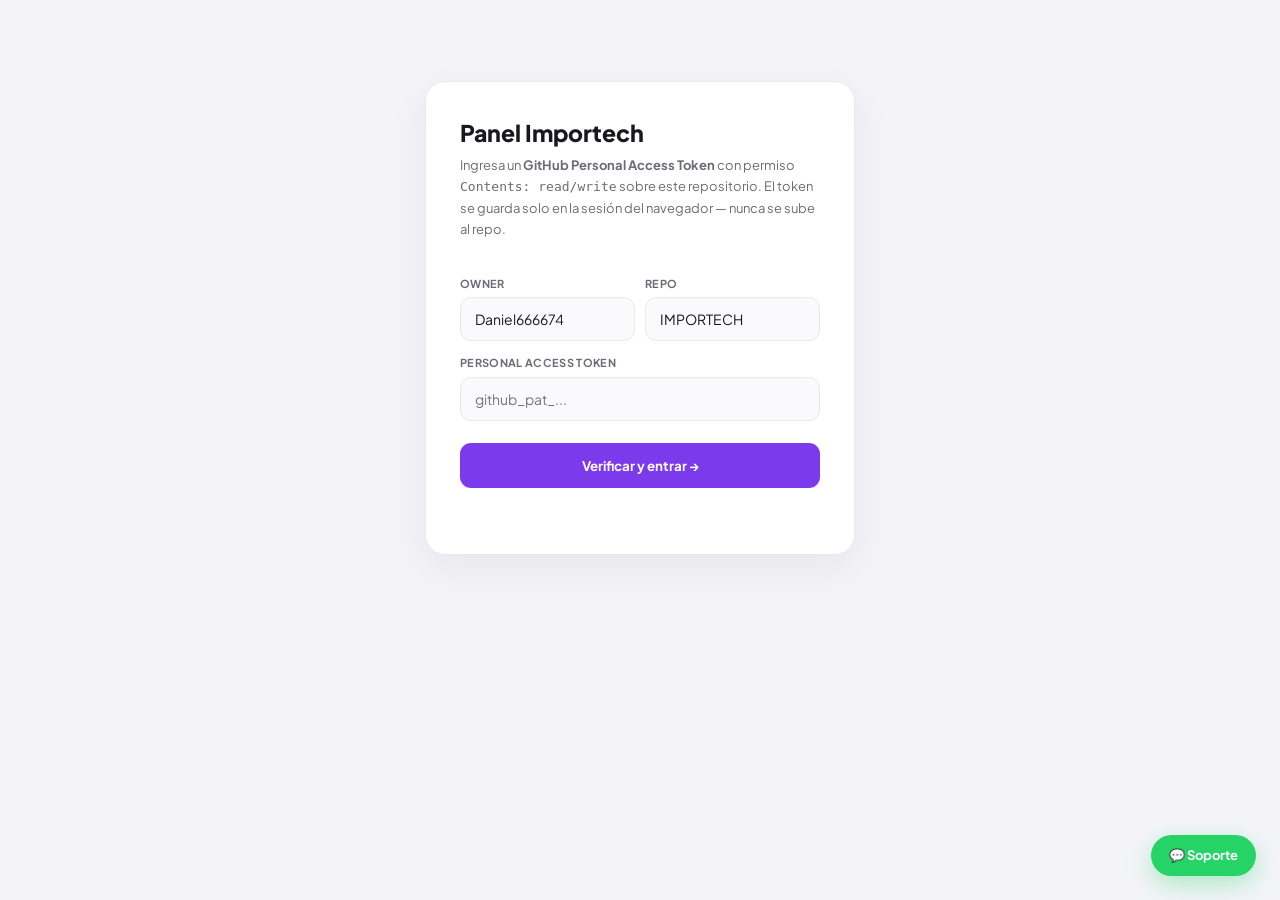
==== commit 9e288875: "Redesign admin panel to light theme with KPIs, card grid, quick price edit Rebuild the admin UI to m" ====
--- a/admin.html
+++ b/admin.html
@@ -8,105 +8,206 @@
 <link rel="preconnect" href="https://fonts.googleapis.com">
 <link href="https://fonts.googleapis.com/css2?family=Plus+Jakarta+Sans:wght@400;500;600;700;800&display=swap" rel="stylesheet">
 <style>
-:root{--blue:#9898a0;--blue-h:#6e6e76;--bg:#0a0a0e;--panel:#131318;--card:#17171d;--border:rgba(255,255,255,.09);--ok:#34c759;--warn:#ff9f0a;--bad:#ff5a5a;--dirty:#e5a816}
+:root{
+  --bg:#f4f4f8;--card:#fff;--ink:#18181f;--muted:#6c6c78;--faint:#9a9aa6;
+  --line:#e9e9f0;--line2:#f0f0f5;
+  --accent:#7c3aed;--accent-h:#6d28d9;--accent-soft:#f2ecfe;
+  --black:#131318;--ok:#1a7f37;--ok-soft:#e7f6ec;--warn:#b26b00;--warn-soft:#fff3e0;
+  --bad:#c0392b;--bad-soft:#fdeceb;--dirty:#b26b00;--dirty-soft:#fff3e0;
+}
 *{margin:0;padding:0;box-sizing:border-box}
-body{font-family:'Plus Jakarta Sans',system-ui,sans-serif;background:var(--bg);color:#fff;line-height:1.45;font-size:14px}
-a{color:inherit}
+body{font-family:'Plus Jakarta Sans',system-ui,sans-serif;background:var(--bg);color:var(--ink);font-size:14px;line-height:1.45}
+a{color:inherit;text-decoration:none}
 button{font-family:inherit;cursor:pointer}
 input,select,textarea{font-family:inherit;font-size:14px}
 .hidden{display:none!important}
-
-/* LOGIN */
-#login{max-width:420px;margin:8vh auto;padding:32px;background:var(--panel);border:1px solid var(--border);border-radius:18px}
-#login h1{font-size:22px;font-weight:800;margin-bottom:6px}
-#login p{color:rgba(255,255,255,.5);font-size:13px;margin-bottom:22px;line-height:1.6}
-#login label{display:block;font-size:12px;font-weight:600;color:rgba(255,255,255,.6);margin:14px 0 6px}
-#login input{width:100%;padding:12px 14px;border-radius:10px;border:1px solid var(--border);background:#0d0d12;color:#fff}
+.mono{font-variant-numeric:tabular-nums}
+
+/* ---------- LOGIN ---------- */
+#login{max-width:430px;margin:9vh auto;padding:34px;background:var(--card);border:1px solid var(--line);border-radius:20px;box-shadow:0 12px 40px rgba(20,20,40,.06)}
+#login h1{font-size:23px;font-weight:800;margin-bottom:6px}
+#login p{color:var(--muted);font-size:13px;margin-bottom:22px;line-height:1.6}
+#login label{display:block;font-size:11px;font-weight:700;letter-spacing:.03em;text-transform:uppercase;color:var(--muted);margin:14px 0 6px}
+#login input{width:100%;padding:12px 14px;border-radius:11px;border:1px solid var(--line);background:#fafafd;color:var(--ink)}
+#login input:focus{outline:none;border-color:var(--accent)}
 #login .row{display:flex;gap:10px}
 #login .row>div{flex:1}
-#loginBtn{width:100%;margin-top:20px;padding:13px;border-radius:10px;border:none;background:var(--blue);color:#fff;font-weight:700;font-size:14px}
-#loginBtn:hover{background:var(--blue-h)}
+#loginBtn{width:100%;margin-top:22px;padding:14px;border-radius:11px;border:none;background:var(--accent);color:#fff;font-weight:700}
+#loginBtn:hover{background:var(--accent-h)}
 #loginMsg{margin-top:14px;font-size:13px;min-height:18px}
 
-/* SHELL */
-header{position:sticky;top:0;z-index:50;display:flex;align-items:center;justify-content:space-between;gap:16px;padding:14px 26px;background:rgba(10,10,14,.94);backdrop-filter:blur(14px);border-bottom:1px solid var(--border);flex-wrap:wrap}
-header .brand{font-size:15px;font-weight:800;letter-spacing:.05em}
-header .brand span{color:var(--blue)}
-header .repo{font-size:12px;color:rgba(255,255,255,.4)}
-header .actions{display:flex;align-items:center;gap:10px;flex-wrap:wrap}
-.btn{padding:9px 16px;border-radius:9px;border:1px solid var(--border);background:var(--card);color:#fff;font-weight:600;font-size:13px}
-.btn:hover{border-color:var(--blue)}
-.btn.primary{background:var(--blue);border-color:var(--blue)}
-.btn.primary:hover{background:var(--blue-h)}
-.btn.ok{background:var(--ok);border-color:var(--ok)}
-.btn.ghost{background:transparent}
-.btn:disabled{opacity:.5;cursor:not-allowed}
-.pubwrap{position:relative}
-.dirtybadge{position:absolute;top:-7px;right:-7px;min-width:18px;height:18px;padding:0 5px;border-radius:9px;background:var(--dirty);color:#111;font-size:10px;font-weight:800;display:flex;align-items:center;justify-content:center}
-
-main{max-width:1180px;margin:0 auto;padding:24px 26px 80px}
-.toolbar{display:flex;align-items:center;justify-content:space-between;gap:14px;margin-bottom:18px;flex-wrap:wrap}
-.toolbar h2{font-size:18px;font-weight:800}
-.search{padding:9px 14px;border-radius:9px;border:1px solid var(--border);background:#0d0d12;color:#fff;min-width:220px}
-
-/* PRODUCT LIST */
-.plist{display:grid;grid-template-columns:1fr;gap:10px}
-.prow{display:grid;grid-template-columns:52px 1fr auto;gap:14px;align-items:center;padding:12px 14px;background:var(--card);border:1px solid var(--border);border-radius:12px}
-.prow.dirty{border-color:var(--dirty)}
-.pthumb{width:52px;height:52px;border-radius:9px;background:#f4f4f6;display:flex;align-items:center;justify-content:center;overflow:hidden;font-size:26px}
-.pthumb img{width:100%;height:100%;object-fit:cover}
-.pmeta .pn{font-weight:700;font-size:15px}
-.pmeta .ps{font-size:12px;color:rgba(255,255,255,.45);margin-top:2px}
-.badges{display:flex;gap:6px;margin-top:6px;flex-wrap:wrap}
-.tag{font-size:10px;font-weight:700;letter-spacing:.03em;padding:3px 8px;border-radius:6px;background:rgba(255,255,255,.07);color:rgba(255,255,255,.6)}
-.tag.pub{background:rgba(52,199,89,.16);color:#7ee89b}
-.tag.unpub{background:rgba(255,90,90,.14);color:#ff9b9b}
-.tag.dirty{background:rgba(229,168,22,.18);color:var(--dirty)}
-.tag.cond{background:rgba(152,152,160,.16);color:#cfcfd6}
-.pactions{display:flex;gap:8px;flex-wrap:wrap;justify-content:flex-end}
-.pactions .btn{padding:7px 12px;font-size:12px}
-
-/* EDITOR / MODAL */
-.overlay{position:fixed;inset:0;z-index:100;background:rgba(0,0,0,.6);backdrop-filter:blur(3px);display:flex;align-items:flex-start;justify-content:center;overflow-y:auto;padding:30px 16px}
-.modal{width:100%;max-width:820px;background:var(--panel);border:1px solid var(--border);border-radius:18px;padding:24px 26px 30px;margin:auto}
-.modal h3{font-size:18px;font-weight:800;margin-bottom:18px}
-.fgrid{display:grid;grid-template-columns:1fr 1fr;gap:14px 18px}
-.field{display:flex;flex-direction:column}
-.field.full{grid-column:1/-1}
-.field label{font-size:12px;font-weight:600;color:rgba(255,255,255,.6);margin-bottom:6px}
-.field input,.field select,.field textarea{padding:11px 13px;border-radius:9px;border:1px solid var(--border);background:#0d0d12;color:#fff;width:100%}
+/* ---------- SHELL ---------- */
+header{position:sticky;top:0;z-index:40;display:flex;align-items:center;justify-content:space-between;padding:0 30px;height:66px;background:var(--card);border-bottom:1px solid var(--line)}
+.hbrand{display:flex;align-items:center;gap:12px}
+.hbrand img{width:38px;height:38px;border-radius:9px;object-fit:cover}
+.hbrand .bt{font-size:15px;font-weight:800;letter-spacing:.06em}
+.hbrand .bs{font-size:10px;font-weight:700;letter-spacing:.12em;color:var(--faint);text-transform:uppercase}
+.hactions{display:flex;gap:10px}
+.hbtn{padding:9px 16px;border-radius:9px;border:1px solid var(--line);background:#fff;color:var(--ink);font-weight:700;font-size:12px;letter-spacing:.02em;text-transform:uppercase}
+.hbtn:hover{border-color:var(--accent);color:var(--accent)}
+nav.tabs{position:sticky;top:66px;z-index:39;display:flex;gap:26px;padding:0 30px;background:var(--card);border-bottom:1px solid var(--line)}
+nav.tabs button{background:none;border:none;padding:15px 2px;font-size:14px;font-weight:600;color:var(--muted);border-bottom:2px solid transparent;margin-bottom:-1px}
+nav.tabs button:hover{color:var(--ink)}
+nav.tabs button.on{color:var(--ink);border-bottom-color:var(--ink);font-weight:700}
+
+main{max-width:1360px;margin:0 auto;padding:30px}
+.page-h{display:flex;align-items:center;gap:14px;margin-bottom:4px}
+.page-h h2{font-size:30px;font-weight:800;letter-spacing:-.02em}
+.page-h .count{font-size:11px;font-weight:800;letter-spacing:.08em;color:var(--accent);background:var(--accent-soft);padding:5px 10px;border-radius:20px}
+.page-sub{color:var(--muted);font-size:14px;margin-bottom:24px}
+.page-sub b{color:var(--ink)}
+
+/* ---------- KPI CARDS ---------- */
+.kpis{display:grid;grid-template-columns:repeat(5,1fr);gap:16px;margin-bottom:26px}
+.kpi{background:var(--card);border:1px solid var(--line);border-radius:16px;padding:20px;display:flex;flex-direction:column;gap:8px}
+.kpi .kh{display:flex;align-items:center;gap:10px}
+.kpi .ico{width:34px;height:34px;border-radius:10px;display:flex;align-items:center;justify-content:center;font-size:16px;flex-shrink:0}
+.kpi .kl{font-size:12px;color:var(--muted);font-weight:600}
+.kpi .kv{font-size:26px;font-weight:800;letter-spacing:-.02em}
+.kpi .ksub{font-size:11px;color:var(--faint)}
+.ico.i1{background:#efeafd;color:#7c3aed}.ico.i2{background:#e7f6ec;color:#1a7f37}
+.ico.i3{background:#e8effe;color:#2563eb}.ico.i4{background:#fff3e0;color:#b26b00}
+.ico.i5{background:#fdeceb;color:#c0392b}
+
+/* ---------- TOOLBAR ---------- */
+.toolbar{display:flex;align-items:center;gap:10px;margin-bottom:16px;flex-wrap:wrap}
+.tbtn{padding:11px 16px;border-radius:10px;border:1px solid var(--line);background:#fff;color:var(--ink);font-weight:700;font-size:12px;letter-spacing:.02em;text-transform:uppercase}
+.tbtn:hover{border-color:var(--accent);color:var(--accent)}
+.tbtn.primary{background:var(--accent);border-color:var(--accent);color:#fff}
+.tbtn.primary:hover{background:var(--accent-h)}
+.tbtn.black{background:var(--black);border-color:var(--black);color:#fff}
+.tbtn.black:hover{opacity:.9}
+.tbtn:disabled{opacity:.45;cursor:not-allowed}
+.pubwrap{position:relative;margin-left:auto}
+.dirtybadge{position:absolute;top:-7px;right:-7px;min-width:19px;height:19px;padding:0 5px;border-radius:10px;background:var(--dirty);color:#fff;font-size:10px;font-weight:800;display:flex;align-items:center;justify-content:center}
+.filters{display:flex;align-items:center;gap:10px;margin-bottom:22px;flex-wrap:wrap}
+.searchwrap{position:relative;flex:1;min-width:240px}
+.searchwrap input{width:100%;padding:11px 14px 11px 38px;border-radius:10px;border:1px solid var(--line);background:#fff;color:var(--ink)}
+.searchwrap input:focus{outline:none;border-color:var(--accent)}
+.searchwrap .si{position:absolute;left:13px;top:50%;transform:translateY(-50%);color:var(--faint)}
+.fsel{padding:11px 14px;border-radius:10px;border:1px solid var(--line);background:#fff;color:var(--ink);font-weight:600}
+.viewtog{display:flex;border:1px solid var(--line);border-radius:10px;overflow:hidden}
+.viewtog button{padding:9px 12px;background:#fff;border:none;color:var(--faint)}
+.viewtog button.on{background:var(--accent-soft);color:var(--accent)}
+
+/* ---------- PRODUCT GRID ---------- */
+#plist.grid{display:grid;grid-template-columns:repeat(auto-fill,minmax(210px,1fr));gap:18px}
+#plist.list{display:flex;flex-direction:column;gap:10px}
+.pcard{background:var(--card);border:1px solid var(--line);border-radius:16px;overflow:hidden;display:flex;flex-direction:column;transition:box-shadow .2s,border-color .2s}
+.pcard:hover{box-shadow:0 10px 30px rgba(20,20,40,.08)}
+.pcard.dirty{border-color:var(--dirty)}
+.pc-top{position:relative;height:44px}
+.stockbadge{position:absolute;top:12px;left:12px;font-size:10px;font-weight:800;letter-spacing:.02em;padding:4px 9px;border-radius:7px}
+.sb-in{background:var(--ok-soft);color:var(--ok)}.sb-low{background:var(--warn-soft);color:var(--warn)}.sb-out{background:var(--bad-soft);color:var(--bad)}
+.arrows{position:absolute;top:10px;right:10px;display:flex;flex-direction:column;gap:4px}
+.arrows button{width:26px;height:22px;border:1px solid var(--line);background:#fff;border-radius:6px;color:var(--muted);font-size:10px;line-height:1;display:flex;align-items:center;justify-content:center}
+.arrows button:hover{border-color:var(--accent);color:var(--accent)}
+.pc-img{height:150px;margin:0 14px;background:#f4f4f6;border-radius:12px;display:flex;align-items:center;justify-content:center;overflow:hidden;position:relative;font-size:56px}
+.pc-img img{width:100%;height:100%;object-fit:contain;padding:10px}
+.pc-img .more{position:absolute;bottom:8px;right:8px;background:rgba(20,20,25,.82);color:#fff;font-size:10px;font-weight:700;padding:2px 7px;border-radius:6px}
+.pc-body{padding:14px 16px 16px;display:flex;flex-direction:column;flex:1}
+.pc-brand{font-size:10px;font-weight:800;letter-spacing:.08em;text-transform:uppercase;color:var(--faint)}
+.pc-name{font-size:15px;font-weight:700;line-height:1.25;margin:3px 0 2px}
+.pc-sku{font-size:11px;color:var(--faint);margin-bottom:8px}
+.pc-priceline{display:flex;align-items:baseline;justify-content:space-between;gap:8px;margin-bottom:10px}
+.pc-price{font-size:18px;font-weight:800;cursor:pointer;border-radius:6px;padding:1px 4px;margin:-1px -4px;transition:background .15s}
+.pc-price:hover{background:var(--accent-soft);color:var(--accent)}
+.pc-price-input{font-size:16px;font-weight:800;width:120px;padding:4px 7px;border:1.5px solid var(--accent);border-radius:7px;font-family:inherit}
+.pc-price-input:focus{outline:none}
+.pc-units{font-size:12px;color:var(--muted);white-space:nowrap}
+.vbadges{display:flex;gap:6px;flex-wrap:wrap;margin-bottom:10px}
+.vb{font-size:10px;font-weight:700;padding:3px 8px;border-radius:6px;background:var(--accent-soft);color:var(--accent)}
+.vb.cost{background:#f2f2f6;color:var(--muted)}
+.vb.oferta{background:var(--bad-soft);color:var(--bad)}
+.vb.oculto{background:#f2f2f6;color:var(--muted)}
+.pc-actions{display:flex;gap:6px;margin-top:auto}
+.pc-actions button{flex:1;padding:8px;border-radius:8px;border:1px solid var(--line);background:#fff;font-size:12px;font-weight:700}
+.pc-actions .sell{color:var(--ok);border-color:#cdeed6}.pc-actions .sell:hover{background:var(--ok-soft)}
+.pc-actions .edit:hover{border-color:var(--accent);color:var(--accent)}
+.pc-actions .del{color:var(--bad)}.pc-actions .del:hover{background:var(--bad-soft)}
+
+/* ---------- MODAL ---------- */
+.overlay{position:fixed;inset:0;z-index:100;background:rgba(20,20,35,.42);backdrop-filter:blur(2px);display:flex;align-items:flex-start;justify-content:center;overflow-y:auto;padding:28px 16px}
+.modal{width:100%;max-width:960px;background:var(--card);border-radius:20px;margin:auto;position:relative;box-shadow:0 20px 60px rgba(20,20,40,.2)}
+.modal-x{position:absolute;top:16px;right:18px;width:30px;height:30px;border-radius:50%;border:1px solid var(--line);background:#fff;color:var(--muted);font-size:15px;z-index:2}
+.modal-h{padding:24px 30px 6px}
+.modal-h h3{font-size:20px;font-weight:800}
+.modal-h p{color:var(--muted);font-size:13px;margin-top:3px}
+.ecols{display:grid;grid-template-columns:1fr 300px;gap:26px;padding:18px 30px 26px}
+.eform{min-width:0}
+.esec{font-size:15px;font-weight:800;margin:22px 0 12px}
+.esec:first-child{margin-top:6px}
+.field label,.flabel{display:block;font-size:11px;font-weight:700;letter-spacing:.03em;text-transform:uppercase;color:var(--muted);margin-bottom:6px}
+.field label .n{color:var(--faint);text-transform:none;letter-spacing:0;font-weight:500}
+.field input,.field select,.field textarea{width:100%;padding:11px 13px;border-radius:10px;border:1px solid var(--line);background:#fafafd;color:var(--ink)}
+.field input:focus,.field select:focus,.field textarea:focus{outline:none;border-color:var(--accent);background:#fff}
 .field textarea{min-height:70px;resize:vertical}
-.hint{font-size:11px;color:rgba(255,255,255,.35);margin-top:5px}
-.sectitle{font-size:12px;font-weight:800;letter-spacing:.08em;text-transform:uppercase;color:var(--blue);margin:26px 0 10px;padding-top:18px;border-top:1px solid var(--border)}
-.vrow{display:grid;grid-template-columns:1.3fr .8fr 1fr 1fr auto;gap:9px;align-items:end;margin-bottom:9px}
-.vrow .field label{font-size:10px}
-.vrow input{padding:9px 11px}
-.vrow .rm{padding:9px 11px;border-radius:8px;border:1px solid var(--border);background:transparent;color:var(--bad);font-weight:700}
-.vhead{display:grid;grid-template-columns:1.3fr .8fr 1fr 1fr auto;gap:9px;font-size:10px;font-weight:700;letter-spacing:.04em;text-transform:uppercase;color:rgba(255,255,255,.4);margin-bottom:6px}
-.addrow{padding:8px 14px;border-radius:8px;border:1px dashed var(--border);background:transparent;color:rgba(255,255,255,.7);font-size:12px;font-weight:600;margin-top:4px}
-.imglist{display:flex;flex-wrap:wrap;gap:8px;margin-bottom:8px}
-.imgchip{display:flex;align-items:center;gap:6px;padding:5px 8px 5px 5px;border-radius:8px;background:#0d0d12;border:1px solid var(--border);font-size:11px}
-.imgchip img{width:30px;height:30px;border-radius:5px;object-fit:cover}
-.imgchip button{border:none;background:transparent;color:var(--bad);font-weight:800}
-.modal-foot{display:flex;justify-content:space-between;gap:10px;margin-top:26px;flex-wrap:wrap}
-.checkline{display:flex;align-items:center;gap:9px;font-size:13px;color:rgba(255,255,255,.75)}
-.checkline input{width:auto}
-#formErr{color:var(--bad);font-size:13px;font-weight:600;min-height:18px;flex:1}
-
-/* SALE / availability preview */
-.salebox{background:#0d0d12;border:1px solid var(--border);border-radius:12px;padding:16px;margin-top:8px}
-.saleline{display:flex;justify-content:space-between;font-size:14px;padding:6px 0}
+.frow{display:grid;grid-template-columns:1fr 1fr;gap:14px;margin-bottom:14px}
+.frow.one{grid-template-columns:1fr}
+.hint{font-size:11px;color:var(--faint);margin-top:6px}
+/* images */
+.imglist{display:flex;flex-wrap:wrap;gap:10px;margin-bottom:8px}
+.imgchip{position:relative;width:74px;height:74px;border-radius:11px;border:1px solid var(--line);background:#f4f4f6;overflow:hidden}
+.imgchip img{width:100%;height:100%;object-fit:cover}
+.imgchip .cov{position:absolute;top:4px;left:4px;font-size:8px;font-weight:800;letter-spacing:.04em;background:var(--black);color:#fff;padding:2px 5px;border-radius:5px}
+.imgchip .x{position:absolute;top:3px;right:3px;width:18px;height:18px;border-radius:50%;border:none;background:rgba(20,20,25,.7);color:#fff;font-size:10px;line-height:1}
+.imgadd{width:74px;height:74px;border-radius:11px;border:1.5px dashed var(--line);background:#fff;color:var(--faint);font-size:24px;display:flex;align-items:center;justify-content:center}
+.imgadd:hover{border-color:var(--accent);color:var(--accent)}
+/* variants */
+.vhead{display:grid;grid-template-columns:1.4fr .8fr 1fr 1fr 34px;gap:9px;font-size:10px;font-weight:700;letter-spacing:.03em;text-transform:uppercase;color:var(--faint);margin-bottom:6px;padding:0 2px}
+.vrow{display:grid;grid-template-columns:1.4fr .8fr 1fr 1fr 34px;gap:9px;align-items:center;margin-bottom:8px}
+.vrow input{padding:9px 11px;border-radius:9px;border:1px solid var(--line);background:#fafafd;width:100%}
+.vrow input:focus{outline:none;border-color:var(--accent);background:#fff}
+.vrow .rm{width:34px;height:38px;border-radius:8px;border:1px solid var(--line);background:#fff;color:var(--bad)}
+.vbox{border:1px solid var(--line);border-radius:12px;padding:14px;margin-bottom:14px}
+.addrow{width:100%;padding:10px;border-radius:9px;border:1px dashed var(--line);background:#fff;color:var(--accent);font-weight:700;font-size:12px}
+.addrow:hover{background:var(--accent-soft)}
+.vtotal{font-size:11px;color:var(--muted);margin-top:8px}
+.chip-toggle{display:inline-flex;border:1px solid var(--line);border-radius:9px;overflow:hidden}
+.chip-toggle button{padding:9px 16px;border:none;background:#fff;font-weight:700;font-size:13px;color:var(--muted)}
+.chip-toggle button.on{background:var(--accent);color:#fff}
+/* preview column */
+.eside{display:flex;flex-direction:column;gap:16px}
+.pvbox{border:1px solid var(--line);border-radius:14px;padding:16px;background:#fafafd}
+.pvbox .pvt{font-size:10px;font-weight:800;letter-spacing:.08em;text-transform:uppercase;color:var(--faint);margin-bottom:12px}
+.pv-img{width:100%;aspect-ratio:1;background:#fff;border:1px solid var(--line);border-radius:12px;display:flex;align-items:center;justify-content:center;overflow:hidden;font-size:60px;margin-bottom:12px}
+.pv-img img{width:100%;height:100%;object-fit:contain;padding:14px}
+.pv-name{font-size:15px;font-weight:800}
+.pv-bc{font-size:12px;color:var(--accent);margin:2px 0 8px}
+.pv-price{font-size:20px;font-weight:800}
+.pv-price small{font-size:11px;color:var(--muted);font-weight:600}
+.pv-avail{display:inline-block;margin-top:8px;font-size:11px;font-weight:700;padding:4px 9px;border-radius:7px}
+.pv-meta{margin-top:12px;border-top:1px solid var(--line);padding-top:10px;font-size:12px}
+.pv-meta div{display:flex;justify-content:space-between;padding:3px 0}
+.pv-meta .k{color:var(--muted)}.pv-meta .v{font-weight:700;text-align:right}
+.fin .k{color:var(--muted)}.fin .v{font-weight:800}
+.warnrow{color:var(--warn);font-weight:700}
+/* footer */
+.modal-foot{display:flex;align-items:center;gap:10px;padding:18px 30px 24px;border-top:1px solid var(--line);flex-wrap:wrap}
+.mf-err{color:var(--bad);font-size:13px;font-weight:600;flex:1;min-width:120px}
+.mbtn{padding:12px 20px;border-radius:10px;border:1px solid var(--line);background:#fff;font-weight:700;font-size:13px}
+.mbtn:hover{border-color:var(--accent)}
+.mbtn.danger{color:var(--bad);border-color:#f3d3cf}
+.mbtn.black{background:var(--black);border-color:var(--black);color:#fff}
+.mbtn.black:hover{opacity:.9}
+/* sale box */
+.salebox{border:1px solid var(--line);border-radius:12px;padding:16px;margin:14px 30px}
+.saleline{display:flex;justify-content:space-between;padding:6px 0;font-size:14px}
 .saleline b{font-weight:800}
-.mono{font-variant-numeric:tabular-nums}
-
-/* LOG */
-#log{position:fixed;bottom:0;left:0;right:0;max-height:38vh;overflow-y:auto;background:#08080b;border-top:1px solid var(--border);padding:12px 20px;font-family:ui-monospace,Menlo,monospace;font-size:12px;z-index:60}
-#log .l{padding:2px 0;color:rgba(255,255,255,.7)}
-#log .l.err{color:var(--bad)}
-#log .l.ok{color:#7ee89b}
-#log .l.step{color:var(--dirty)}
-#logHead{display:flex;justify-content:space-between;position:sticky;top:0;background:#08080b;padding-bottom:6px;margin-bottom:4px;font-weight:700;color:#fff}
-@media(max-width:720px){.fgrid{grid-template-columns:1fr}.vrow,.vhead{grid-template-columns:1fr 1fr;}.vhead{display:none}}
+
+/* ---------- LOG ---------- */
+#log{position:fixed;bottom:0;left:0;right:0;max-height:34vh;overflow-y:auto;background:#131318;color:#eee;padding:12px 22px;font-family:ui-monospace,Menlo,monospace;font-size:12px;z-index:80}
+#log .l{padding:2px 0;color:#cfcfd6}
+#log .l.err{color:#ff8a80}.l.ok{color:#7ee89b}.l.step{color:#e5b769}
+#logHead{display:flex;justify-content:space-between;position:sticky;top:0;background:#131318;padding-bottom:6px;font-weight:700;color:#fff}
+
+.tabpane{background:var(--card);border:1px solid var(--line);border-radius:16px;padding:40px;color:var(--muted);text-align:center}
+.tabpane h3{color:var(--ink);font-size:18px;margin-bottom:8px}
+
+.wa{position:fixed;bottom:24px;right:24px;z-index:70;display:flex;align-items:center;gap:9px;padding:11px 18px;border-radius:30px;background:#25d366;color:#fff;font-weight:700;font-size:13px;box-shadow:0 8px 24px rgba(37,211,102,.35)}
+
+@media(max-width:900px){.kpis{grid-template-columns:repeat(2,1fr)}.ecols{grid-template-columns:1fr}.eside{order:-1}}
+@media(max-width:560px){.frow{grid-template-columns:1fr}}
 </style>
 </head>
 <body>
@@ -114,16 +215,10 @@
 <!-- ===================== LOGIN ===================== -->
 <div id="login">
   <h1>Panel Importech</h1>
-  <p>Ingresa un <b>GitHub Personal Access Token</b> con permiso <code>Contents: read/write</code> sobre este repositorio. El token se guarda solo en la sesión del navegador (sessionStorage) — nunca se sube al repo.</p>
+  <p>Ingresa un <b>GitHub Personal Access Token</b> con permiso <code>Contents: read/write</code> sobre este repositorio. El token se guarda solo en la sesión del navegador — nunca se sube al repo.</p>
   <div class="row">
-    <div>
-      <label>Owner</label>
-      <input id="inOwner" value="Daniel666674" spellcheck="false">
-    </div>
-    <div>
-      <label>Repo</label>
-      <input id="inRepo" value="IMPORTECH" spellcheck="false">
-    </div>
+    <div><label>Owner</label><input id="inOwner" value="Daniel666674" spellcheck="false"></div>
+    <div><label>Repo</label><input id="inRepo" value="IMPORTECH" spellcheck="false"></div>
   </div>
   <label>Personal Access Token</label>
   <input id="inPat" type="password" placeholder="github_pat_..." spellcheck="false" autocomplete="off">
@@ -134,640 +229,669 @@
 <!-- ===================== APP ===================== -->
 <div id="app" class="hidden">
   <header>
-    <div>
-      <div class="brand">IMPOR<span>TECH</span> · Admin</div>
-      <div class="repo" id="repoLabel"></div>
+    <div class="hbrand">
+      <img src="assets/importech-logo.jpg" alt="">
+      <div><div class="bt">IMPORTECH ADMIN</div><div class="bs" id="repoLabel">Panel interno</div></div>
     </div>
-    <div class="actions">
-      <button class="btn ghost" id="reloadBtn">↻ Recargar</button>
-      <button class="btn" id="newBtn">+ Nuevo producto</button>
-      <span class="pubwrap">
-        <button class="btn primary" id="publishBtn" disabled>Publicar</button>
-        <span class="dirtybadge hidden" id="dirtyCount">0</span>
-      </span>
-      <button class="btn ghost" id="logoutBtn">Salir</button>
+    <div class="hactions">
+      <a class="hbtn" href="index.html" target="_blank">Ver tienda</a>
+      <button class="hbtn" id="logoutBtn">Cerrar sesión</button>
     </div>
   </header>
+  <nav class="tabs" id="tabs">
+    <button data-tab="resumen">Resumen</button>
+    <button data-tab="analiticas">Analíticas</button>
+    <button data-tab="inventario" class="on">Inventario</button>
+    <button data-tab="pagina">Página principal</button>
+    <button data-tab="actividad">Actividad</button>
+  </nav>
 
   <main>
-    <div class="toolbar">
-      <h2>Productos <span id="pcount" style="color:rgba(255,255,255,.4);font-weight:600"></span></h2>
-      <input class="search" id="search" placeholder="Buscar por nombre, SKU, categoría…">
-    </div>
-    <div class="plist" id="plist"></div>
+    <!-- INVENTARIO -->
+    <section id="pane-inventario">
+      <div class="page-h"><h2>Inventario</h2><span class="count" id="pcount">0 productos</span></div>
+      <div class="page-sub">Edita precios, stock y datos del catálogo. Al <b>Publicar</b>, los cambios van directo a la tienda en vivo.</div>
+
+      <div class="kpis" id="kpis"></div>
+
+      <div class="toolbar">
+        <button class="tbtn primary" id="newBtn">+ Agregar producto</button>
+        <button class="tbtn" id="exportBtn">Exportar CSV/JSON</button>
+        <button class="tbtn" id="importBtn">Importar CSV/JSON</button>
+        <button class="tbtn" id="reloadBtn">↻ Recargar</button>
+        <span class="pubwrap">
+          <button class="tbtn black" id="publishBtn" disabled>Publicar en el sitio</button>
+          <span class="dirtybadge hidden" id="dirtyCount">0</span>
+        </span>
+      </div>
+
+      <div class="filters">
+        <div class="searchwrap"><span class="si">🔍</span><input id="search" placeholder="Buscar por nombre, marca o SKU…"></div>
+        <select class="fsel" id="fCat"><option value="">Todas las categorías</option></select>
+        <select class="fsel" id="fStatus">
+          <option value="">Todos los estados</option>
+          <option value="in">En stock</option>
+          <option value="low">Bajo stock</option>
+          <option value="out">Agotado</option>
+          <option value="pub">Publicado</option>
+          <option value="hid">Oculto</option>
+          <option value="nocost">Sin costo</option>
+        </select>
+        <select class="fsel" id="fSort">
+          <option value="store">Orden: tienda</option>
+          <option value="price-desc">Precio: mayor</option>
+          <option value="price-asc">Precio: menor</option>
+          <option value="stock-asc">Stock: menor</option>
+          <option value="name">Nombre A-Z</option>
+        </select>
+        <div class="viewtog">
+          <button id="viewGrid" class="on" title="Cuadrícula">▦</button>
+          <button id="viewList" title="Lista">☰</button>
+        </div>
+      </div>
+
+      <div id="plist" class="grid"></div>
+    </section>
+
+    <section id="pane-resumen" class="hidden"></section>
+    <section id="pane-analiticas" class="hidden"><div class="tabpane"><h3>Analíticas</h3>Vista de métricas — disponible en la versión completa.</div></section>
+    <section id="pane-pagina" class="hidden"><div class="tabpane"><h3>Página principal</h3>La portada de la tienda se edita en <b>index.html</b>. <a href="index.html" target="_blank" style="color:var(--accent);font-weight:700">Ver tienda →</a></div></section>
+    <section id="pane-actividad" class="hidden"><div class="tabpane"><h3>Actividad</h3>El registro de publicaciones aparece en la consola inferior al publicar.</div></section>
   </main>
 </div>
 
+<a class="wa" href="https://wa.me/573023232833?text=Hola,%20soporte%20del%20panel" target="_blank">💬 Soporte</a>
+<input type="file" id="importFile" accept=".csv,.json" class="hidden">
+
 <div id="log" class="hidden">
-  <div id="logHead"><span>Registro</span><button class="btn ghost" style="padding:3px 10px;font-size:11px" onclick="document.getElementById('log').classList.add('hidden')">Ocultar</button></div>
+  <div id="logHead"><span>Registro de publicación</span><button style="background:none;border:none;color:#aaa;font-weight:700" onclick="document.getElementById('log').classList.add('hidden')">Ocultar</button></div>
   <div id="logBody"></div>
 </div>
 
 <script src="assets/js/store-core.js?v=1"></script>
 <script>
-/* ============================================================================
-   CONFIG + STATE
-   ============================================================================ */
+/* ============================================================================ CONFIG + STATE */
 const CFG = {
-  owner: 'Daniel666674', repo: 'IMPORTECH', branch: 'main',
-  dataPath: 'assets/js/products-data.js',
-  templatePath: 'producto/_template.html',
-  productDir: 'producto',
-  imgDir: 'assets/products',
-  siteBase: 'https://daniel666674.github.io/IMPORTECH'
+  owner:'Daniel666674', repo:'IMPORTECH', branch:'main',
+  dataPath:'assets/js/products-data.js', templatePath:'producto/_template.html',
+  productDir:'producto', imgDir:'assets/products', siteBase:'https://daniel666674.github.io/IMPORTECH'
 };
 const CATEGORIES = ['iPhone','iPad','Mac','Apple Watch','AirPods','Accesorios'];
 const CONDITIONS = ['Nuevo','Seminuevo - Como nuevo','Seminuevo - Bueno'];
 const STORAGE_PRESETS = ['64GB','128GB','256GB','512GB','1TB','2TB'];
-
-let PAT = null;
-let products = [];          // in-memory working copy
-let version = 1;            // PRODUCTS_VERSION from data file
-let dirty = new Set();      // slugs with unsaved-to-repo changes
-let deleted = new Set();    // slugs to remove on publish (existed remotely)
-let pendingImgs = {};       // { 'assets/products/x.jpg': base64 } staged uploads
-let editing = null;         // slug being edited, or '__new__'
-
+const EMOJI = {'iPhone':'📱','iPad':'📲','Mac':'💻','Apple Watch':'⌚','AirPods':'🎧','Accesorios':'📦'};
+
+let PAT=null, products=[], version=1;
+let dirty=new Set(), deleted=new Set(), pendingImgs={}, editing=null, remoteSlugs=new Set();
+let view='grid';
 const SC = window.StoreCore;
 const $ = s => document.querySelector(s);
-const sleep = ms => new Promise(r => setTimeout(r, ms));
-
-/* ============================================================================
-   LOGGING
-   ============================================================================ */
-function logLine(msg, cls) {
-  const box = $('#log'); box.classList.remove('hidden');
-  const d = document.createElement('div');
-  d.className = 'l' + (cls ? ' ' + cls : '');
-  d.textContent = msg;
-  $('#logBody').appendChild(d);
-  box.scrollTop = box.scrollHeight;
-}
-
-/* ============================================================================
-   GITHUB CONTENTS API
-   ============================================================================ */
-function ghUrl(path) {
-  const enc = path.split('/').map(encodeURIComponent).join('/');
-  return `https://api.github.com/repos/${CFG.owner}/${CFG.repo}/contents/${enc}`;
-}
-function ghHeaders() {
-  return { 'Authorization': 'Bearer ' + PAT, 'Accept': 'application/vnd.github+json', 'X-GitHub-Api-Version': '2022-11-28' };
-}
-function b64encodeUtf8(str) { return btoa(unescape(encodeURIComponent(str))); }
-function b64decodeUtf8(b64) { return decodeURIComponent(escape(atob(b64.replace(/\n/g, '')))); }
-
-async function ghGetFile(path) {
-  const res = await fetch(ghUrl(path) + '?ref=' + CFG.branch, { headers: ghHeaders() });
-  if (res.status === 404) return null;
-  if (!res.ok) throw new Error('GET ' + path + ' → ' + res.status + ' ' + (await res.text()));
-  const j = await res.json();
-  return { sha: j.sha, text: j.content ? b64decodeUtf8(j.content) : '' };
-}
-
-// Fresh-sha + 409 retry, up to 4 attempts. NEVER reuse a stale sha.
-async function commitFile(path, content, message, isBase64) {
-  const body64 = isBase64 ? content : b64encodeUtf8(content);
-  let lastErr = '';
-  for (let attempt = 1; attempt <= 4; attempt++) {
-    const cur = await ghGetFile(path);                 // fresh sha each cycle
-    const payload = { message, content: body64, branch: CFG.branch };
-    if (cur && cur.sha) payload.sha = cur.sha;
-    const res = await fetch(ghUrl(path), { method: 'PUT', headers: ghHeaders(), body: JSON.stringify(payload) });
-    if (res.ok) return await res.json();
-    if (res.status === 409) { lastErr = await res.text(); await sleep(350 * attempt); continue; }
-    throw new Error('PUT ' + path + ' → ' + res.status + ' ' + (await res.text()));
+const sleep = ms => new Promise(r=>setTimeout(r,ms));
+
+/* ============================================================================ LOG */
+function logLine(msg,cls){ const box=$('#log'); box.classList.remove('hidden');
+  const d=document.createElement('div'); d.className='l'+(cls?' '+cls:''); d.textContent=msg;
+  $('#logBody').appendChild(d); box.scrollTop=box.scrollHeight; }
+
+/* ============================================================================ GITHUB API */
+function ghUrl(path){ return `https://api.github.com/repos/${CFG.owner}/${CFG.repo}/contents/`+path.split('/').map(encodeURIComponent).join('/'); }
+function ghHeaders(){ return {'Authorization':'Bearer '+PAT,'Accept':'application/vnd.github+json','X-GitHub-Api-Version':'2022-11-28'}; }
+function b64encodeUtf8(s){ return btoa(unescape(encodeURIComponent(s))); }
+function b64decodeUtf8(b){ return decodeURIComponent(escape(atob(b.replace(/\n/g,'')))); }
+async function ghGetFile(path){
+  const res=await fetch(ghUrl(path)+'?ref='+CFG.branch,{headers:ghHeaders()});
+  if(res.status===404) return null;
+  if(!res.ok) throw new Error('GET '+path+' → '+res.status+' '+(await res.text()));
+  const j=await res.json(); return {sha:j.sha, text:j.content?b64decodeUtf8(j.content):''};
+}
+async function commitFile(path,content,message,isB64){
+  const body64=isB64?content:b64encodeUtf8(content); let lastErr='';
+  for(let a=1;a<=4;a++){
+    const cur=await ghGetFile(path);                       // fresh sha every cycle
+    const payload={message,content:body64,branch:CFG.branch};
+    if(cur&&cur.sha) payload.sha=cur.sha;
+    const res=await fetch(ghUrl(path),{method:'PUT',headers:ghHeaders(),body:JSON.stringify(payload)});
+    if(res.ok) return await res.json();
+    if(res.status===409){ lastErr=await res.text(); await sleep(350*a); continue; }
+    throw new Error('PUT '+path+' → '+res.status+' '+(await res.text()));
   }
-  throw new Error('Conflicto persistente en ' + path + ' tras 4 intentos. ' + lastErr);
-}
-
-async function deleteFile(path, message) {
-  const cur = await ghGetFile(path);
-  if (!cur) return;                                    // already gone
-  const res = await fetch(ghUrl(path), {
-    method: 'DELETE', headers: ghHeaders(),
-    body: JSON.stringify({ message, sha: cur.sha, branch: CFG.branch })
-  });
-  if (!res.ok && res.status !== 404) throw new Error('DELETE ' + path + ' → ' + res.status);
-}
-
-/* ============================================================================
-   DATA FILE PARSE / SERIALIZE
-   ============================================================================ */
-function parseDataFile(text) {
-  let ver = 1;
-  const vm = text.match(/PRODUCTS_VERSION\s*=\s*(\d+)/);
-  if (vm) ver = parseInt(vm[1], 10);
-  const start = text.indexOf('[', text.indexOf('window.PRODUCTS'));
-  const end = text.lastIndexOf(']');
-  let arr = [];
-  if (start !== -1 && end !== -1) {
-    arr = JSON.parse(text.slice(start, end + 1));
-  }
-  return { version: ver, products: arr };
-}
-function serializeDataFile(list, ver) {
+  throw new Error('Conflicto persistente en '+path+' tras 4 intentos. '+lastErr);
+}
+async function deleteFile(path,message){
+  const cur=await ghGetFile(path); if(!cur) return;
+  const res=await fetch(ghUrl(path),{method:'DELETE',headers:ghHeaders(),body:JSON.stringify({message,sha:cur.sha,branch:CFG.branch})});
+  if(!res.ok&&res.status!==404) throw new Error('DELETE '+path+' → '+res.status);
+}
+
+/* ============================================================================ DATA FILE */
+function parseDataFile(text){
+  let ver=1; const vm=text.match(/PRODUCTS_VERSION\s*=\s*(\d+)/); if(vm) ver=parseInt(vm[1],10);
+  const start=text.indexOf('[',text.indexOf('window.PRODUCTS')); const end=text.lastIndexOf(']');
+  let arr=[]; if(start!==-1&&end!==-1) arr=JSON.parse(text.slice(start,end+1));
+  return {version:ver, products:arr};
+}
+function serializeDataFile(list,ver){
   return `/* products-data.js — RECORD OF TRUTH. AUTO-GENERATED por admin.html. No editar a mano.
    'cost' es interno y se elimina de cada página pública generada (toPublic()). */
 window.PRODUCTS_VERSION = ${ver};
-window.PRODUCTS = ${JSON.stringify(list, null, 2)};
+window.PRODUCTS = ${JSON.stringify(list,null,2)};
 `;
 }
 
-/* ============================================================================
-   HELPERS
-   ============================================================================ */
-function slugify(s) {
-  return s.toLowerCase().normalize('NFD').replace(/[\u0300-\u036f]/g, '')
-    .replace(/["']/g, '').replace(/[^a-z0-9]+/g, '-').replace(/^-+|-+$/g, '').slice(0, 60);
-}
-function escAttr(s) { return String(s == null ? '' : s).replace(/&/g, '&amp;').replace(/"/g, '&quot;').replace(/</g, '&lt;').replace(/>/g, '&gt;'); }
-function bySlug(slug) { return products.find(p => p.slug === slug); }
-function markDirty(slug) { dirty.add(slug); refreshPublishState(); }
-
-// Strip internal cost (top-level + per-row) before anything public.
-function toPublic(p) {
-  const c = JSON.parse(JSON.stringify(p));
-  delete c.cost;
-  ['storage', 'color'].forEach(dim => {
-    if (Array.isArray(c[dim])) c[dim].forEach(r => { delete r.cost; });
+/* ============================================================================ HELPERS */
+function slugify(s){ return s.toLowerCase().normalize('NFD').replace(/[\u0300-\u036f]/g,'')
+  .replace(/["']/g,'').replace(/[^a-z0-9]+/g,'-').replace(/^-+|-+$/g,'').slice(0,60); }
+function escAttr(s){ return String(s==null?'':s).replace(/&/g,'&amp;').replace(/"/g,'&quot;').replace(/</g,'&lt;').replace(/>/g,'&gt;'); }
+function bySlug(slug){ return products.find(p=>p.slug===slug); }
+function markDirty(slug){ dirty.add(slug); refreshPublishState(); }
+function toPublic(p){ const c=JSON.parse(JSON.stringify(p)); delete c.cost;
+  ['storage','color'].forEach(d=>{ if(Array.isArray(c[d])) c[d].forEach(r=>{delete r.cost;}); }); return c; }
+// total physical units, no double-count when both dims exist
+function totalUnits(p){ const dims=SC.dimsOf(p);
+  if(!dims.length) return p.stock==null?null:Number(p.stock);
+  const d=dims[0]; return (p[d]||[]).reduce((a,r)=>a+(Number(r.units)||0),0); }
+function stockState(p){ const u=totalUnits(p); if(u==null) return 'in'; if(u<=0) return 'out'; if(u<=3) return 'low'; return 'in'; }
+
+/* ============================================================================ PAGE GEN */
+function genPage(product,template){
+  const pub=toPublic(product);
+  const title=`${product.name}${product.spec?' '+product.spec:''} · Importech`;
+  const desc=`${product.name} ${product.condition} en Importech Col — ${product.spec||product.category}. Original con garantía. Bogotá, envíos a toda Colombia.`.slice(0,175);
+  const ogImg=(product.imgs&&product.imgs.length)?`${CFG.siteBase}/${product.imgs[0]}`:`${CFG.siteBase}/assets/importech-logo.jpg`;
+  const robots=product.published?'index,follow':'noindex,nofollow';
+  return template
+    .replace(/\{\{TITLE\}\}/g,escAttr(title)).replace(/\{\{META_DESC\}\}/g,escAttr(desc))
+    .replace(/\{\{ROBOTS\}\}/g,robots).replace(/\{\{OG_IMAGE\}\}/g,escAttr(ogImg))
+    .replace(/\{\{VERSION\}\}/g,String(version)).replace(/\{\{PRODUCT_JSON\}\}/g,JSON.stringify(pub));
+}
+
+/* ============================================================================ KPIs */
+function renderKPIs(target){
+  let value=0, profit=0, units=0, withCost=0, low=0, out=0;
+  products.forEach(p=>{
+    const u=totalUnits(p)||0; units+=u; value+=u*(p.price||0);
+    if(p.cost>0){ withCost++; profit+=u*((p.price||0)-p.cost); }
+    const st=stockState(p); if(st==='low') low++; if(st==='out') out++;
   });
-  return c;
-}
-
-/* ============================================================================
-   PAGE GENERATION
-   ============================================================================ */
-function genPage(product, template) {
-  const pub = toPublic(product);
-  const title = `${product.name}${product.spec ? ' ' + product.spec : ''} · Importech`;
-  const desc = `${product.name} ${product.condition} en Importech Col — ${product.spec || product.category}. Original con garantía. Bogotá, envíos a toda Colombia.`.slice(0, 175);
-  const ogImg = (product.imgs && product.imgs.length)
-    ? `${CFG.siteBase}/${product.imgs[0]}`
-    : `${CFG.siteBase}/assets/importech-logo.jpg`;
-  const robots = product.published ? 'index,follow' : 'noindex,nofollow';
-  return template
-    .replace(/\{\{TITLE\}\}/g, escAttr(title))
-    .replace(/\{\{META_DESC\}\}/g, escAttr(desc))
-    .replace(/\{\{ROBOTS\}\}/g, robots)
-    .replace(/\{\{OG_IMAGE\}\}/g, escAttr(ogImg))
-    .replace(/\{\{VERSION\}\}/g, String(version))
-    .replace(/\{\{PRODUCT_JSON\}\}/g, JSON.stringify(pub));
-}
-
-/* ============================================================================
-   RENDER — product list
-   ============================================================================ */
-function refreshPublishState() {
-  const n = dirty.size + deleted.size;
-  $('#publishBtn').disabled = n === 0;
-  const badge = $('#dirtyCount');
-  badge.textContent = n;
-  badge.classList.toggle('hidden', n === 0);
-}
-function renderList() {
-  const q = ($('#search').value || '').toLowerCase();
-  const box = $('#plist'); box.innerHTML = '';
-  const shown = products.filter(p =>
-    !q || [p.name, p.sku, p.category, p.model].join(' ').toLowerCase().includes(q));
-  $('#pcount').textContent = '(' + products.length + ')';
-  shown.forEach(p => {
-    const dims = SC.dimsOf(p);
-    let stockTxt;
-    if (!dims.length) stockTxt = (p.stock == null ? 'sin stock def.' : p.stock + ' u.');
-    else stockTxt = dims.map(d => d === 'storage' ? 'Almac.' : 'Color').join(' + ') + ' · ' +
-      dims.reduce((s, d) => s + (p[d] || []).reduce((a, r) => a + (Number(r.units) || 0), 0), 0) + ' u. total';
-    const row = document.createElement('div');
-    row.className = 'prow' + (dirty.has(p.slug) ? ' dirty' : '');
-    const thumb = (p.imgs && p.imgs.length)
-      ? `<img src="${escAttr(p.imgs[0])}" alt="">`
-      : ({ 'iPhone':'📱','iPad':'📲','Mac':'💻','Apple Watch':'⌚','AirPods':'🎧','Accesorios':'📦' }[p.category] || '📦');
-    row.innerHTML = `
-      <div class="pthumb">${thumb}</div>
-      <div class="pmeta">
-        <div class="pn">${escAttr(p.name)}</div>
-        <div class="ps">${escAttr(p.category)} · ${escAttr(p.spec || '')} · ${SC.fmtCOP(p.price)} · ${escAttr(stockTxt)}</div>
-        <div class="badges">
-          <span class="tag ${p.published ? 'pub' : 'unpub'}">${p.published ? 'Publicado' : 'Oculto'}</span>
-          <span class="tag cond">${escAttr(p.condition)}</span>
-          <span class="tag">SKU ${escAttr(p.sku || '—')}</span>
-          ${dirty.has(p.slug) ? '<span class="tag dirty">● sin publicar</span>' : ''}
-        </div>
+  const card=(ico,cls,label,val,sub)=>`<div class="kpi"><div class="kh"><div class="ico ${cls}">${ico}</div><div class="kl">${label}</div></div><div class="kv">${val}</div>${sub?`<div class="ksub">${sub}</div>`:''}</div>`;
+  target.innerHTML =
+    card('🧾','i1','Valor del inventario',SC.fmtCOP(value),'') +
+    card('📈','i2','Ganancia potencial',SC.fmtCOP(profit),`de ${withCost} con costo (${products.length-withCost} sin costo)`) +
+    card('📦','i3','Unidades totales',units,'') +
+    card('⚠️','i4','Bajo stock (1-3)',low,'') +
+    card('⛔','i5','Agotados',out,'');
+}
+
+/* ============================================================================ RENDER LIST/GRID */
+function refreshPublishState(){
+  const n=dirty.size+deleted.size; $('#publishBtn').disabled=n===0;
+  const b=$('#dirtyCount'); b.textContent=n; b.classList.toggle('hidden',n===0);
+}
+function currentFiltered(){
+  const q=($('#search').value||'').toLowerCase();
+  const cat=$('#fCat').value, st=$('#fStatus').value, sort=$('#fSort').value;
+  let list=products.filter(p=>{
+    if(q && ![p.name,p.sku,p.category,p.brand,p.model].join(' ').toLowerCase().includes(q)) return false;
+    if(cat && p.category!==cat) return false;
+    if(st){ const s=stockState(p);
+      if(st==='in'&&s!=='in') return false;
+      if(st==='low'&&s!=='low') return false;
+      if(st==='out'&&s!=='out') return false;
+      if(st==='pub'&&!p.published) return false;
+      if(st==='hid'&&p.published) return false;
+      if(st==='nocost'&&p.cost>0) return false;
+    } return true;
+  });
+  if(sort==='price-desc') list.sort((a,b)=>b.price-a.price);
+  else if(sort==='price-asc') list.sort((a,b)=>a.price-b.price);
+  else if(sort==='stock-asc') list.sort((a,b)=>(totalUnits(a)||0)-(totalUnits(b)||0));
+  else if(sort==='name') list.sort((a,b)=>a.name.localeCompare(b.name));
+  return list;
+}
+function variantBadges(p){
+  const out=[]; const s=(p.storage||[]).length, c=(p.color||[]).length;
+  if(s) out.push(`<span class="vb">${s} ${s===1?'almacenam.':'almacenam.'}</span>`);
+  if(c) out.push(`<span class="vb">${c} ${c===1?'color':'colores'}</span>`);
+  if(p.promo==='oferta') out.push('<span class="vb oferta">En oferta</span>');
+  if(!p.published) out.push('<span class="vb oculto">Oculto</span>');
+  out.push(p.cost>0?`<span class="vb cost">Margen ${Math.round((p.price-p.cost)/p.price*100)}%</span>`:'<span class="vb cost">Sin costo</span>');
+  return out.join('');
+}
+function renderList(){
+  renderKPIs($('#kpis'));
+  const box=$('#plist'); box.className=view; box.innerHTML='';
+  const list=currentFiltered();
+  $('#pcount').textContent=products.length+' productos';
+  if(!list.length){ box.innerHTML='<div style="color:var(--faint);padding:50px;text-align:center;grid-column:1/-1">Sin productos.</div>'; return; }
+  list.forEach(p=>{
+    const u=totalUnits(p); const st=stockState(p);
+    const sbTxt=st==='out'?'Agotado':st==='low'?'Bajo stock':'En stock';
+    const sbCls=st==='out'?'sb-out':st==='low'?'sb-low':'sb-in';
+    const media=(p.imgs&&p.imgs.length)?`<img src="${escAttr(p.imgs[0])}" alt="" style="object-fit:${p.imgFit==='contain'?'contain':'cover'}">`:(EMOJI[p.category]||'📦');
+    const more=(p.imgs&&p.imgs.length>1)?`<span class="more">+${p.imgs.length-1}</span>`:'';
+    const card=document.createElement('div');
+    card.className='pcard'+(dirty.has(p.slug)?' dirty':'');
+    card.innerHTML=`
+      <div class="pc-top">
+        <span class="stockbadge ${sbCls}">${sbTxt}</span>
+        <div class="arrows"><button data-act="up" data-slug="${escAttr(p.slug)}">▲</button><button data-act="down" data-slug="${escAttr(p.slug)}">▼</button></div>
       </div>
-      <div class="pactions">
-        <button class="btn" data-act="sale" data-slug="${escAttr(p.slug)}">Registrar venta</button>
-        <button class="btn" data-act="pub" data-slug="${escAttr(p.slug)}">${p.published ? 'Ocultar' : 'Publicar'}</button>
-        <button class="btn" data-act="edit" data-slug="${escAttr(p.slug)}">Editar</button>
-        <button class="btn" data-act="del" data-slug="${escAttr(p.slug)}">Eliminar</button>
+      <div class="pc-img">${media}${more}</div>
+      <div class="pc-body">
+        <div class="pc-brand">${escAttr(p.brand||p.category)}</div>
+        <div class="pc-name">${escAttr(p.name)}</div>
+        <div class="pc-sku">${escAttr(p.sku||'—')} · ${escAttr(p.category)}</div>
+        <div class="pc-priceline"><span class="pc-price" data-act="price" data-slug="${escAttr(p.slug)}" title="Clic para editar el precio">${SC.fmtCOP(p.price)}</span><span class="pc-units">${u==null?'—':u+' un.'}</span></div>
+        <div class="vbadges">${variantBadges(p)}</div>
+        <div class="pc-actions">
+          <button class="sell" data-act="sale" data-slug="${escAttr(p.slug)}">Vender</button>
+          <button class="edit" data-act="edit" data-slug="${escAttr(p.slug)}">Editar</button>
+          <button class="del" data-act="del" data-slug="${escAttr(p.slug)}">Eliminar</button>
+        </div>
       </div>`;
-    box.appendChild(row);
+    box.appendChild(card);
   });
-  if (!shown.length) box.innerHTML = '<div style="color:rgba(255,255,255,.4);padding:30px;text-align:center">Sin productos.</div>';
-}
-
-/* ============================================================================
-   EDITOR
-   ============================================================================ */
-function variantRowHtml(dim, row, basePrice, baseCost) {
-  row = row || {};
-  const isStorage = dim === 'storage';
-  const labelCell = isStorage
-    ? `<input list="storagePresets" value="${escAttr(row.label || '')}" data-k="label" placeholder="256GB">`
-    : `<input value="${escAttr(row.label || '')}" data-k="label" placeholder="Negro">`;
+}
+
+/* ============================================================================ EDITOR (2-column + live preview) */
+function variantRowHtml(dim,row,bp,bc){
+  row=row||{}; const isS=dim==='storage';
+  const labelCell=isS?`<input list="storagePresets" value="${escAttr(row.label||'')}" data-k="label" placeholder="256GB">`
+    :`<input value="${escAttr(row.label||'')}" data-k="label" placeholder="Negro">`;
   return `<div class="vrow" data-dim="${dim}">
-    <div class="field"><label>${isStorage ? 'Capacidad' : 'Color'}</label>${labelCell}</div>
-    <div class="field"><label>Stock</label><input type="number" step="1" min="0" value="${row.units != null ? row.units : ''}" data-k="units" placeholder="0"></div>
-    <div class="field"><label>Precio (opc.)</label><input type="number" step="1" min="0" value="${row.price > 0 ? row.price : ''}" data-k="price" placeholder="Base: ${SC.fmtCOP(basePrice)}"></div>
-    <div class="field"><label>Costo (opc.)</label><input type="number" step="1" min="0" value="${row.cost > 0 ? row.cost : ''}" data-k="cost" placeholder="Base: ${SC.fmtCOP(baseCost)}"></div>
-    <button type="button" class="rm" onclick="this.closest('.vrow').remove()">✕</button>
+    ${labelCell}
+    <input type="number" step="1" min="0" value="${row.units!=null?row.units:''}" data-k="units" placeholder="0">
+    <input type="number" step="1" min="0" value="${row.price>0?row.price:''}" data-k="price" placeholder="Base: ${SC.fmtCOP(bp)}">
+    <input type="number" step="1" min="0" value="${row.cost>0?row.cost:''}" data-k="cost" placeholder="Base: ${SC.fmtCOP(bc)}">
+    <button type="button" class="rm" onclick="this.closest('.vrow').remove();updatePreview()">✕</button>
   </div>`;
 }
-function addVariantRow(dim) {
-  const bp = parseInt($('#f_price').value) || 0;
-  const bc = parseInt($('#f_cost').value) || 0;
-  const wrap = $(dim === 'storage' ? '#storageRows' : '#colorRows');
-  wrap.insertAdjacentHTML('beforeend', variantRowHtml(dim, {}, bp, bc));
-}
-function renderImgList(imgs) {
-  const box = $('#imgList'); box.innerHTML = '';
-  (imgs || []).forEach((src, i) => {
-    const chip = document.createElement('div'); chip.className = 'imgchip';
-    const preview = pendingImgs[src] ? ('data:image/*;base64,' + pendingImgs[src]) : src;
-    chip.innerHTML = `<img src="${escAttr(preview)}" alt=""><span>${escAttr(src.split('/').pop())}</span><button type="button" data-i="${i}">✕</button>`;
-    chip.querySelector('button').onclick = () => { imgs.splice(i, 1); renderImgList(imgs); };
+function addVariantRow(dim){
+  const bp=parseInt($('#f_price').value)||0, bc=parseInt($('#f_cost').value)||0;
+  $(dim==='storage'?'#storageRows':'#colorRows').insertAdjacentHTML('beforeend',variantRowHtml(dim,{},bp,bc));
+  bindRowInputs();
+}
+function bindRowInputs(){ document.querySelectorAll('.vrow input').forEach(i=>{ i.oninput=updatePreview; }); }
+function renderImgList(imgs){
+  const box=$('#imgList'); box.innerHTML='';
+  (imgs||[]).forEach((src,i)=>{
+    const chip=document.createElement('div'); chip.className='imgchip';
+    const preview=pendingImgs[src]?('data:image/*;base64,'+pendingImgs[src]):src;
+    chip.innerHTML=`<img src="${escAttr(preview)}" alt="">${i===0?'<span class="cov">PORTADA</span>':''}<button type="button" class="x">✕</button>`;
+    chip.querySelector('.x').onclick=()=>{ imgs.splice(i,1); renderImgList(imgs); updatePreview(); };
     box.appendChild(chip);
   });
-  box._imgs = imgs;
-}
-function openEditor(slug) {
-  editing = slug || '__new__';
-  const p = slug ? JSON.parse(JSON.stringify(bySlug(slug))) : {
-    name:'', category:'iPhone', model:'', spec:'', price:'', cost:'', sku:'',
-    condition:'Nuevo', notes:'', imgs:[], storage:[], color:[], stock:'', published:true
-  };
-  const opt = (arr, v) => arr.map(o => `<option ${o === v ? 'selected' : ''}>${o}</option>`).join('');
-  const ov = document.createElement('div'); ov.className = 'overlay'; ov.id = 'editorOverlay';
-  ov.innerHTML = `<div class="modal">
-    <h3>${slug ? 'Editar producto' : 'Nuevo producto'}</h3>
-    <div class="fgrid">
-      <div class="field"><label>Nombre *</label><input id="f_name" value="${escAttr(p.name)}"></div>
-      <div class="field"><label>Categoría *</label><select id="f_category">${opt(CATEGORIES, p.category)}</select></div>
-      <div class="field"><label>Modelo</label><input id="f_model" value="${escAttr(p.model)}"></div>
-      <div class="field"><label>SKU</label><input id="f_sku" value="${escAttr(p.sku)}"></div>
-      <div class="field full"><label>Especificación corta</label><input id="f_spec" value="${escAttr(p.spec)}"></div>
-      <div class="field"><label>Precio base (COP) *</label><input id="f_price" type="number" step="1" min="0" value="${p.price}"></div>
-      <div class="field"><label>Costo base (interno)</label><input id="f_cost" type="number" step="1" min="0" value="${p.cost}"></div>
-      <div class="field"><label>Condición</label><select id="f_condition">${opt(CONDITIONS, p.condition)}</select></div>
-      <div class="field"><label>Stock base (si NO usas variantes)</label><input id="f_stock" type="number" step="1" min="0" value="${p.stock != null ? p.stock : ''}" placeholder="—"></div>
-      <div class="field full"><label>Notas</label><textarea id="f_notes">${escAttr(p.notes)}</textarea></div>
-      <div class="field full">
-        <label>Imágenes (ruta en el repo, p. ej. assets/products/foto.jpg)</label>
+  const add=document.createElement('label'); add.className='imgadd'; add.title='Añadir imagen';
+  add.innerHTML='+<input type="file" id="imgFile" accept="image/*" class="hidden">';
+  box.appendChild(add);
+  box._imgs=imgs; $('#imgFile').addEventListener('change',handleImgFile);
+}
+function openEditor(slug){
+  editing=slug||'__new__';
+  const p=slug?JSON.parse(JSON.stringify(bySlug(slug))):{
+    name:'',brand:'',category:'iPhone',model:'',spec:'',price:'',cost:'',sku:'',
+    condition:'Nuevo',notes:'',imgs:[],storage:[],color:[],stock:'',published:true,tag:'',promo:'normal',imgFit:'contain'};
+  const opt=(arr,v)=>arr.map(o=>`<option ${o===v?'selected':''}>${o}</option>`).join('');
+  const ov=document.createElement('div'); ov.className='overlay'; ov.id='editorOverlay';
+  ov.innerHTML=`<div class="modal">
+    <button class="modal-x" onclick="closeEditor()">✕</button>
+    <div class="modal-h"><h3>${slug?'Editar producto':'Nuevo producto'}</h3><p>Actualiza la información de tu producto.</p></div>
+    <div class="ecols">
+      <div class="eform">
+        <div class="esec">Imágenes del producto</div>
         <div class="imglist" id="imgList"></div>
-        <div style="display:flex;gap:8px;flex-wrap:wrap">
-          <input id="imgPath" placeholder="assets/products/archivo.jpg" style="flex:1;min-width:200px;padding:9px 12px;border-radius:9px;border:1px solid var(--border);background:#0d0d12;color:#fff">
-          <button type="button" class="btn" onclick="addImgByPath()">Añadir ruta</button>
-          <label class="btn" style="cursor:pointer">Subir archivo<input type="file" id="imgFile" accept="image/*" class="hidden"></label>
-        </div>
-        <div class="hint">Los archivos subidos se confirman en el repo al Publicar (primero las fotos).</div>
+        <div style="display:flex;gap:8px;flex-wrap:wrap;margin-bottom:6px">
+          <input id="imgPath" placeholder="assets/products/archivo.jpg" style="flex:1;min-width:200px;padding:9px 12px;border-radius:9px;border:1px solid var(--line);background:#fafafd">
+          <button type="button" class="mbtn" onclick="addImgByPath()">Añadir ruta</button>
+        </div>
+        <div class="hint">La primera foto (“Portada”) es la que se muestra en la tienda.</div>
+        <div class="field" style="margin-top:12px">
+          <label>Ajuste de la foto en la página <span class="n">(cómo se ve en la tienda)</span></label>
+          <select id="f_imgfit"><option value="contain" ${p.imgFit!=='cover'?'selected':''}>Mostrar completa — sin recortar</option><option value="cover" ${p.imgFit==='cover'?'selected':''}>Rellenar el cuadro — puede recortar bordes</option></select>
+        </div>
+
+        <div class="esec">Información básica</div>
+        <div class="frow one"><div class="field"><label>Nombre del producto *</label><input id="f_name" value="${escAttr(p.name)}"></div></div>
+        <div class="frow"><div class="field"><label>Marca</label><input id="f_brand" value="${escAttr(p.brand||'')}" placeholder="Apple"></div>
+          <div class="field"><label>Categoría *</label><select id="f_category">${opt(CATEGORIES,p.category)}</select></div></div>
+        <div class="frow one"><div class="field"><label>Especificación</label><input id="f_spec" value="${escAttr(p.spec)}"></div></div>
+        <div class="frow"><div class="field"><label>SKU <span class="n">(editable)</span></label><input id="f_sku" value="${escAttr(p.sku)}"></div>
+          <div class="field"><label>Condición</label><select id="f_condition">${opt(CONDITIONS,p.condition)}</select></div></div>
+        <div class="frow one"><div class="field"><label>Modelo</label><input id="f_model" value="${escAttr(p.model)}"></div></div>
+        <div class="frow one"><div class="field"><label>Stock base <span class="n">(si NO usas variantes)</span></label><input id="f_stock" type="number" step="1" min="0" value="${p.stock!=null?p.stock:''}" placeholder="—"></div></div>
+
+        <div class="esec">Variantes del producto</div>
+        <div class="vbox">
+          <div class="vhead"><span>Almacenamiento</span><span>Stock</span><span>Precio (opc.)</span><span>Costo (opc.)</span><span></span></div>
+          <div id="storageRows"></div>
+          <button type="button" class="addrow" onclick="addVariantRow('storage')">+ Añadir almacenamiento</button>
+          <div class="vtotal" id="storageTotal"></div>
+        </div>
+        <div class="vbox">
+          <div class="vhead"><span>Color</span><span>Stock</span><span>Precio (opc.)</span><span>Costo (opc.)</span><span></span></div>
+          <div id="colorRows"></div>
+          <button type="button" class="addrow" onclick="addVariantRow('color')">+ Añadir color</button>
+          <div class="hint" style="margin-top:8px">Si defines <b>ambas</b> dimensiones el cliente elige las dos y el stock disponible = el mínimo entre ellas.</div>
+        </div>
+
+        <div class="frow">
+          <div class="field"><label>Tag <span class="n">(opcional)</span></label><input id="f_tag" value="${escAttr(p.tag||'')}" placeholder="Ej: Nuevo, Top"></div>
+          <div class="field"><label>Promoción</label><div class="chip-toggle" id="promoTog">
+            <button type="button" data-v="normal" class="${p.promo!=='oferta'?'on':''}">Normal</button>
+            <button type="button" data-v="oferta" class="${p.promo==='oferta'?'on':''}">En oferta</button></div></div>
+        </div>
+        <div class="frow">
+          <div class="field"><label>Precio (COP) *</label><input id="f_price" type="number" step="1" min="0" value="${p.price}"></div>
+          <div class="field"><label>Costo (COP, interno)</label><input id="f_cost" type="number" step="1" min="0" value="${p.cost}"></div>
+        </div>
+        <div class="frow one"><div class="field"><label>Notas internas <span class="n">(no se publican)</span></label><textarea id="f_notes" placeholder="Proveedor, recordatorio de reabastecimiento, etc.">${escAttr(p.notes)}</textarea></div></div>
+        <label class="flabel" style="display:flex;align-items:center;gap:8px;text-transform:none;letter-spacing:0"><input type="checkbox" id="f_published" ${p.published?'checked':''} style="width:auto"> Publicado (visible en la tienda)</label>
       </div>
-      <div class="field full checkline"><input type="checkbox" id="f_published" ${p.published ? 'checked' : ''}><label for="f_published" style="margin:0">Publicado (visible en la tienda)</label></div>
-    </div>
-
-    <div class="sectitle">Variante · Almacenamiento</div>
-    <div class="vhead"><span>Capacidad</span><span>Stock</span><span>Precio</span><span>Costo</span><span></span></div>
-    <div id="storageRows"></div>
-    <button type="button" class="addrow" onclick="addVariantRow('storage')">+ Fila de almacenamiento</button>
-
-    <div class="sectitle">Variante · Color</div>
-    <div class="vhead"><span>Color</span><span>Stock</span><span>Precio</span><span>Costo</span><span></span></div>
-    <div id="colorRows"></div>
-    <button type="button" class="addrow" onclick="addVariantRow('color')">+ Fila de color</button>
-    <div class="hint" style="margin-top:8px">Si defines <b>ambas</b> dimensiones, el cliente elige las dos y el stock disponible = el mínimo entre ellas.</div>
-
-    <div class="modal-foot">
-      <div id="formErr"></div>
-      <div style="display:flex;gap:10px">
-        <button type="button" class="btn ghost" onclick="closeEditor()">Cancelar</button>
-        <button type="button" class="btn primary" onclick="saveEditor()">Guardar (en memoria)</button>
+
+      <div class="eside">
+        <div class="pvbox"><div class="pvt">Vista previa</div>
+          <div class="pv-img" id="pvImg"></div>
+          <div class="pv-name" id="pvName">—</div>
+          <div class="pv-bc" id="pvBc">—</div>
+          <div class="pv-price" id="pvPrice">—</div>
+          <div id="pvAvailWrap"></div>
+          <div class="pv-meta"><div><span class="k">SKU</span><span class="v" id="pvSku">—</span></div>
+            <div><span class="k">Categoría</span><span class="v" id="pvCat">—</span></div>
+            <div><span class="k">Estado</span><span class="v" id="pvState">—</span></div></div>
+        </div>
+        <div class="pvbox fin"><div class="pvt">Resumen financiero</div>
+          <div class="pv-meta" style="border:none;padding:0;margin:0">
+            <div><span class="k">Precio</span><span class="v" id="finPrice">—</span></div>
+            <div><span class="k">Costo</span><span class="v" id="finCost">—</span></div>
+            <div><span class="k">Margen</span><span class="v" id="finMargin">—</span></div>
+          </div>
+        </div>
+        <div class="pvbox"><div class="pvt">Inventario</div>
+          <div class="pv-meta" style="border:none;padding:0;margin:0"><div><span class="k">Disponible</span><span class="v" id="finUnits" style="color:var(--ok)">—</span></div></div>
+        </div>
       </div>
     </div>
-  </div>
-  <datalist id="storagePresets">${STORAGE_PRESETS.map(s => '<option>' + s + '</option>').join('')}</datalist>`;
-  document.body.appendChild(ov);
-  (p.storage || []).forEach(r => $('#storageRows').insertAdjacentHTML('beforeend', variantRowHtml('storage', r, p.price || 0, p.cost || 0)));
-  (p.color || []).forEach(r => $('#colorRows').insertAdjacentHTML('beforeend', variantRowHtml('color', r, p.price || 0, p.cost || 0)));
-  renderImgList(p.imgs || []);
-  $('#imgFile').addEventListener('change', handleImgFile);
-  // keep row placeholders in sync when base price/cost change
-  ['#f_price', '#f_cost'].forEach(sel => $(sel).addEventListener('input', syncRowPlaceholders));
-}
-function syncRowPlaceholders() {
-  const bp = parseInt($('#f_price').value) || 0, bc = parseInt($('#f_cost').value) || 0;
-  document.querySelectorAll('.vrow').forEach(r => {
-    r.querySelector('[data-k="price"]').placeholder = 'Base: ' + SC.fmtCOP(bp);
-    r.querySelector('[data-k="cost"]').placeholder = 'Base: ' + SC.fmtCOP(bc);
-  });
-}
-function addImgByPath() {
-  const v = $('#imgPath').value.trim();
-  if (!v) return;
-  const imgs = $('#imgList')._imgs; imgs.push(v); $('#imgPath').value = '';
-  renderImgList(imgs);
-}
-function handleImgFile(e) {
-  const file = e.target.files[0]; if (!file) return;
-  const reader = new FileReader();
-  reader.onload = () => {
-    const b64 = reader.result.split(',')[1];
-    const clean = slugify(file.name.replace(/\.[^.]+$/, '')) || ('img-' + Date.now());
-    const ext = (file.name.match(/\.[^.]+$/) || ['.jpg'])[0];
-    const path = CFG.imgDir + '/' + clean + ext;
-    pendingImgs[path] = b64;
-    const imgs = $('#imgList')._imgs; imgs.push(path); renderImgList(imgs);
-  };
-  reader.readAsDataURL(file);
-}
-function collectRows(dim) {
-  const out = [];
-  document.querySelectorAll(`#${dim}Rows .vrow`).forEach(r => {
-    const label = r.querySelector('[data-k="label"]').value.trim();
-    if (!label) return;
-    const units = parseInt(r.querySelector('[data-k="units"]').value) || 0;
-    const price = parseInt(r.querySelector('[data-k="price"]').value) || 0;
-    const cost = parseInt(r.querySelector('[data-k="cost"]').value) || 0;
-    const row = { label, units };
-    if (price > 0) row.price = price;   // only emit overrides when actually set
-    if (cost > 0) row.cost = cost;
-    out.push(row);
-  });
-  return out;
-}
-function saveEditor() {
-  const err = $('#formErr'); err.textContent = '';
-  const name = $('#f_name').value.trim();
-  const price = parseInt($('#f_price').value) || 0;
-  if (!name) { err.textContent = 'El nombre es obligatorio.'; return; }
-  if (price <= 0) { err.textContent = 'El precio base debe ser mayor a 0.'; return; }
-  const storage = collectRows('storage');
-  const color = collectRows('color');
-  const stockRaw = $('#f_stock').value.trim();
-  const rec = {
-    name,
-    category: $('#f_category').value,
-    model: $('#f_model').value.trim(),
-    spec: $('#f_spec').value.trim(),
-    price,
-    cost: parseInt($('#f_cost').value) || 0,
-    sku: $('#f_sku').value.trim(),
-    condition: $('#f_condition').value,
-    notes: $('#f_notes').value.trim(),
-    imgs: ($('#imgList')._imgs || []).slice(),
-    storage, color,
-    published: $('#f_published').checked
-  };
-  if (!storage.length && !color.length && stockRaw !== '') rec.stock = parseInt(stockRaw) || 0;
-
-  if (editing === '__new__') {
-    let slug = slugify(name);
-    let base = slug, i = 2;
-    while (bySlug(slug)) { slug = base + '-' + (i++); }
-    rec.slug = slug;
-    products.push(rec);
-  } else {
-    rec.slug = editing;
-    const idx = products.findIndex(p => p.slug === editing);
-    products[idx] = rec;
-  }
-  markDirty(rec.slug);
-  closeEditor();
-  renderList();
-}
-function closeEditor() { const o = $('#editorOverlay'); if (o) o.remove(); editing = null; }
-
-/* ============================================================================
-   REGISTRAR VENTA (internal) — uses shared StoreCore pricing/availability
-   ============================================================================ */
-function openSale(slug) {
-  const p = bySlug(slug);
-  const dims = SC.dimsOf(p);
-  const sel = { storage: null, color: null };
-  const ov = document.createElement('div'); ov.className = 'overlay'; ov.id = 'saleOverlay';
-  const dimOpts = dim => `<div class="field"><label>${dim === 'storage' ? 'Almacenamiento' : 'Color'}</label>
-    <select data-dim="${dim}"><option value="">— elige —</option>${(p[dim] || []).map(r => `<option value="${escAttr(r.label)}">${escAttr(r.label)} (${r.units} u.)</option>`).join('')}</select></div>`;
-  ov.innerHTML = `<div class="modal" style="max-width:520px">
-    <h3>Registrar venta · ${escAttr(p.name)}</h3>
-    <div class="fgrid">${dims.map(dimOpts).join('') || '<div class="hint">Producto simple (sin variantes).</div>'}</div>
-    <div class="salebox" id="saleBox"></div>
     <div class="modal-foot">
-      <div id="saleErr" style="color:var(--bad);font-size:13px;flex:1"></div>
-      <div style="display:flex;gap:10px">
-        <button class="btn ghost" onclick="closeSale()">Cancelar</button>
-        <button class="btn ok" id="saleConfirm">Confirmar venta (−1)</button>
-      </div>
+      ${slug?'<button class="mbtn danger" onclick="deleteFromEditor()">Eliminar producto</button><button class="mbtn" onclick="duplicateProduct()">Duplicar producto</button>':''}
+      <div class="mf-err" id="formErr"></div>
+      <button class="mbtn" onclick="closeEditor()">Cancelar</button>
+      <button class="mbtn black" onclick="saveEditor()">Guardar producto</button>
     </div>
+    <datalist id="storagePresets">${STORAGE_PRESETS.map(s=>'<option>'+s+'</option>').join('')}</datalist>
   </div>`;
   document.body.appendChild(ov);
-  const upd = () => {
-    ov.querySelectorAll('select[data-dim]').forEach(s => { sel[s.dataset.dim] = s.value || null; });
-    const price = SC.unitPrice(p, sel);
-    const cost = SC.unitCost(p, sel);
-    const av = SC.availability(p, sel);
-    let availTxt;
-    if (!av.ready) availTxt = 'Elige ' + av.need.map(d => d === 'storage' ? 'almacenamiento' : 'color').join(' y ');
-    else if (av.units == null) availTxt = 'consultar';
-    else availTxt = av.units + ' disponibles';
-    const margin = (price && cost) ? (price - cost) : null;
-    $('#saleBox').innerHTML = `
-      <div class="saleline"><span>Precio unitario</span><b class="mono">${SC.fmtCOP(price)}</b></div>
+  (p.storage||[]).forEach(r=>$('#storageRows').insertAdjacentHTML('beforeend',variantRowHtml('storage',r,p.price||0,p.cost||0)));
+  (p.color||[]).forEach(r=>$('#colorRows').insertAdjacentHTML('beforeend',variantRowHtml('color',r,p.price||0,p.cost||0)));
+  renderImgList(p.imgs||[]);
+  // promo toggle
+  $('#promoTog').addEventListener('click',e=>{ const b=e.target.closest('button[data-v]'); if(!b)return;
+    $('#promoTog').querySelectorAll('button').forEach(x=>x.classList.remove('on')); b.classList.add('on'); updatePreview(); });
+  // live preview bindings
+  ['f_name','f_brand','f_category','f_spec','f_sku','f_condition','f_price','f_cost','f_stock','f_imgfit','f_published','f_tag'].forEach(id=>{
+    const el=$('#'+id); if(el){ el.addEventListener('input',()=>{syncRowPlaceholders();updatePreview();}); el.addEventListener('change',()=>{syncRowPlaceholders();updatePreview();}); }
+  });
+  bindRowInputs();
+  updatePreview();
+}
+function readForm(){
+  const storage=collectRows('storage'), color=collectRows('color');
+  const stockRaw=$('#f_stock').value.trim();
+  const rec={ name:$('#f_name').value.trim(), brand:$('#f_brand').value.trim(), category:$('#f_category').value,
+    model:$('#f_model').value.trim(), spec:$('#f_spec').value.trim(), price:parseInt($('#f_price').value)||0,
+    cost:parseInt($('#f_cost').value)||0, sku:$('#f_sku').value.trim(), condition:$('#f_condition').value,
+    notes:$('#f_notes').value.trim(), imgs:($('#imgList')._imgs||[]).slice(), storage, color,
+    published:$('#f_published').checked, tag:$('#f_tag').value.trim(),
+    promo:$('#promoTog .on')?$('#promoTog .on').dataset.v:'normal', imgFit:$('#f_imgfit').value };
+  if(!rec.brand) delete rec.brand; if(!rec.tag) delete rec.tag;
+  if(rec.promo==='normal') delete rec.promo;
+  if(!storage.length&&!color.length&&stockRaw!=='') rec.stock=parseInt(stockRaw)||0;
+  return rec;
+}
+function updatePreview(){
+  const p=readForm();
+  syncTotals();
+  const img=$('#pvImg');
+  if(p.imgs&&p.imgs.length){ const src=pendingImgs[p.imgs[0]]?('data:image/*;base64,'+pendingImgs[p.imgs[0]]):p.imgs[0];
+    img.innerHTML=`<img src="${escAttr(src)}" style="object-fit:${p.imgFit==='cover'?'cover':'contain'}">`; }
+  else img.textContent=EMOJI[p.category]||'📦';
+  $('#pvName').textContent=p.name||'Nombre del producto';
+  $('#pvBc').textContent=[p.brand||'—',p.category].join(' · ');
+  $('#pvPrice').innerHTML=SC.fmtCOP(p.price)+' <small>COP</small>';
+  $('#pvSku').textContent=p.sku||'—'; $('#pvCat').textContent=p.category;
+  $('#pvState').innerHTML=p.published?'<span style="color:var(--ok)">● Publicado</span>':'<span style="color:var(--muted)">Oculto</span>';
+  const u=totalUnits(p); const wrap=$('#pvAvailWrap');
+  if(u==null) wrap.innerHTML='<span class="pv-avail" style="background:var(--line2);color:var(--muted)">Sin stock definido</span>';
+  else{ const cls=u<=0?'sb-out':u<=3?'sb-low':'sb-in'; wrap.innerHTML=`<span class="pv-avail ${cls}">${u} ${u===1?'unidad disponible':'unidades disponibles'}</span>`; }
+  $('#finPrice').textContent=SC.fmtCOP(p.price);
+  $('#finCost').textContent=p.cost>0?SC.fmtCOP(p.cost):'Sin costo';
+  const fm=$('#finMargin');
+  if(p.cost>0&&p.price>0){ const m=Math.round((p.price-p.cost)/p.price*100); fm.innerHTML=`${m}% <span style="color:var(--muted);font-weight:600">(${SC.fmtCOP(p.price-p.cost)})</span>`; fm.className='v'; }
+  else { fm.innerHTML='—% <span class="warnrow">Falta costo</span>'; }
+  $('#finUnits').textContent=u==null?'—':u;
+}
+function syncTotals(){
+  const s=collectRows('storage'); const su=s.reduce((a,r)=>a+r.units,0);
+  $('#storageTotal').textContent=s.length?`Total: ${su} unidades en ${s.length} almacenamiento(s).`:'';
+}
+function syncRowPlaceholders(){
+  const bp=parseInt($('#f_price').value)||0, bc=parseInt($('#f_cost').value)||0;
+  document.querySelectorAll('.vrow').forEach(r=>{ r.querySelector('[data-k="price"]').placeholder='Base: '+SC.fmtCOP(bp);
+    r.querySelector('[data-k="cost"]').placeholder='Base: '+SC.fmtCOP(bc); });
+}
+function addImgByPath(){ const v=$('#imgPath').value.trim(); if(!v)return; const imgs=$('#imgList')._imgs; imgs.push(v); $('#imgPath').value=''; renderImgList(imgs); updatePreview(); }
+function handleImgFile(e){ const file=e.target.files[0]; if(!file)return; const reader=new FileReader();
+  reader.onload=()=>{ const b64=reader.result.split(',')[1];
+    const clean=slugify(file.name.replace(/\.[^.]+$/,''))||('img-'+Date.now());
+    const ext=(file.name.match(/\.[^.]+$/)||['.jpg'])[0]; const path=CFG.imgDir+'/'+clean+ext;
+    pendingImgs[path]=b64; const imgs=$('#imgList')._imgs; imgs.push(path); renderImgList(imgs); updatePreview(); };
+  reader.readAsDataURL(file); }
+function collectRows(dim){ const out=[];
+  document.querySelectorAll(`#${dim}Rows .vrow`).forEach(r=>{
+    const label=r.querySelector('[data-k="label"]').value.trim(); if(!label)return;
+    const units=parseInt(r.querySelector('[data-k="units"]').value)||0;
+    const price=parseInt(r.querySelector('[data-k="price"]').value)||0;
+    const cost=parseInt(r.querySelector('[data-k="cost"]').value)||0;
+    const row={label,units}; if(price>0)row.price=price; if(cost>0)row.cost=cost; out.push(row); });
+  return out; }
+function saveEditor(){
+  const err=$('#formErr'); err.textContent='';
+  const rec=readForm();
+  if(!rec.name){ err.textContent='El nombre es obligatorio.'; return; }
+  if(rec.price<=0){ err.textContent='El precio debe ser mayor a 0.'; return; }
+  if(editing==='__new__'){ let slug=slugify(rec.name)||('producto-'+Date.now()); let base=slug,i=2;
+    while(bySlug(slug)){ slug=base+'-'+(i++); } rec.slug=slug; products.push(rec); }
+  else { rec.slug=editing; const idx=products.findIndex(p=>p.slug===editing); products[idx]=rec; }
+  markDirty(rec.slug); closeEditor(); renderList();
+}
+function duplicateProduct(){
+  const rec=readForm(); rec.name=rec.name+' (copia)';
+  let slug=slugify(rec.name)||('producto-'+Date.now()); let base=slug,i=2;
+  while(bySlug(slug)){ slug=base+'-'+(i++); } rec.slug=slug; rec.published=false;
+  products.push(rec); markDirty(slug); closeEditor(); renderList();
+}
+function deleteFromEditor(){ const slug=editing; closeEditor(); if(slug&&slug!=='__new__') deleteProduct(slug); }
+function closeEditor(){ const o=$('#editorOverlay'); if(o)o.remove(); editing=null; }
+
+/* ============================================================================ SALE */
+function openSale(slug){
+  const p=bySlug(slug); const dims=SC.dimsOf(p); const sel={storage:null,color:null};
+  const ov=document.createElement('div'); ov.className='overlay'; ov.id='saleOverlay';
+  const dimOpts=dim=>`<div class="field"><label>${dim==='storage'?'Almacenamiento':'Color'}</label>
+    <select data-dim="${dim}"><option value="">— elige —</option>${(p[dim]||[]).map(r=>`<option value="${escAttr(r.label)}">${escAttr(r.label)} (${r.units} u.)</option>`).join('')}</select></div>`;
+  ov.innerHTML=`<div class="modal" style="max-width:520px">
+    <button class="modal-x" onclick="closeSale()">✕</button>
+    <div class="modal-h"><h3>Registrar venta</h3><p>${escAttr(p.name)}</p></div>
+    <div style="padding:6px 30px"><div class="frow">${dims.map(dimOpts).join('')||'<div class="hint">Producto simple (sin variantes).</div>'}</div></div>
+    <div class="salebox" id="saleBox"></div>
+    <div class="modal-foot"><div class="mf-err" id="saleErr"></div>
+      <button class="mbtn" onclick="closeSale()">Cancelar</button>
+      <button class="mbtn black" id="saleConfirm">Confirmar venta (−1)</button></div></div>`;
+  document.body.appendChild(ov);
+  const upd=()=>{ ov.querySelectorAll('select[data-dim]').forEach(s=>{sel[s.dataset.dim]=s.value||null;});
+    const price=SC.unitPrice(p,sel), cost=SC.unitCost(p,sel), av=SC.availability(p,sel);
+    let availTxt; if(!av.ready) availTxt='Elige '+av.need.map(d=>d==='storage'?'almacenamiento':'color').join(' y ');
+    else if(av.units==null) availTxt='consultar'; else availTxt=av.units+' disponibles';
+    const margin=(price&&cost)?(price-cost):null;
+    $('#saleBox').innerHTML=`<div class="saleline"><span>Precio unitario</span><b class="mono">${SC.fmtCOP(price)}</b></div>
       <div class="saleline"><span>Costo (interno)</span><span class="mono">${SC.fmtCOP(cost)}</span></div>
-      <div class="saleline"><span>Margen</span><b class="mono" style="color:var(--ok)">${margin != null ? SC.fmtCOP(margin) : '—'}</b></div>
+      <div class="saleline"><span>Margen</span><b class="mono" style="color:var(--ok)">${margin!=null?SC.fmtCOP(margin):'—'}</b></div>
       <div class="saleline"><span>Disponibilidad</span><b>${availTxt}</b></div>`;
-    $('#saleConfirm').disabled = !(av.ready && (av.units == null || av.units > 0));
-  };
-  ov.querySelectorAll('select[data-dim]').forEach(s => s.addEventListener('change', upd));
-  upd();
-  $('#saleConfirm').onclick = () => {
-    ov.querySelectorAll('select[data-dim]').forEach(s => { sel[s.dataset.dim] = s.value || null; });
-    const av = SC.availability(p, sel);
-    if (!av.ready) { $('#saleErr').textContent = 'Selecciona todas las variantes.'; return; }
-    dims.forEach(d => {
-      const row = (p[d] || []).find(r => r.label === sel[d]);
-      if (row) row.units = Math.max(0, (Number(row.units) || 0) - 1);
-    });
-    if (!dims.length && p.stock != null) p.stock = Math.max(0, p.stock - 1);
+    $('#saleConfirm').disabled=!(av.ready&&(av.units==null||av.units>0)); };
+  ov.querySelectorAll('select[data-dim]').forEach(s=>s.addEventListener('change',upd)); upd();
+  $('#saleConfirm').onclick=()=>{ ov.querySelectorAll('select[data-dim]').forEach(s=>{sel[s.dataset.dim]=s.value||null;});
+    const av=SC.availability(p,sel); if(!av.ready){ $('#saleErr').textContent='Selecciona todas las variantes.'; return; }
+    dims.forEach(d=>{ const row=(p[d]||[]).find(r=>r.label===sel[d]); if(row) row.units=Math.max(0,(Number(row.units)||0)-1); });
+    if(!dims.length&&p.stock!=null) p.stock=Math.max(0,p.stock-1);
     markDirty(p.slug); closeSale(); renderList();
-    logLine('Venta registrada: ' + p.name + ' ' + [sel.storage, sel.color].filter(Boolean).join(' ') + ' — stock actualizado (sin publicar).', 'ok');
-  };
-}
-function closeSale() { const o = $('#saleOverlay'); if (o) o.remove(); }
-
-/* ============================================================================
-   DELETE / TOGGLE
-   ============================================================================ */
-async function remoteHasProduct(slug) {
-  // was it in the last loaded remote snapshot? track via _remoteSlugs
-  return remoteSlugs.has(slug);
-}
-function deleteProduct(slug) {
-  const p = bySlug(slug);
-  if (!p) return;
-  if (!confirm('¿Eliminar "' + p.name + '"? Se quitará de la tienda al publicar.')) return;
-  products = products.filter(x => x.slug !== slug);
-  dirty.delete(slug);
-  if (remoteSlugs.has(slug)) deleted.add(slug);   // only need repo deletion if it exists remotely
+    logLine('Venta registrada: '+p.name+' '+[sel.storage,sel.color].filter(Boolean).join(' ')+' — stock actualizado (sin publicar).','ok'); };
+}
+function closeSale(){ const o=$('#saleOverlay'); if(o)o.remove(); }
+
+/* ============================================================================ DELETE / TOGGLE / REORDER */
+function deleteProduct(slug){ const p=bySlug(slug); if(!p)return;
+  if(!confirm('¿Eliminar "'+p.name+'"? Se quitará de la tienda al publicar.')) return;
+  products=products.filter(x=>x.slug!==slug); dirty.delete(slug);
+  if(remoteSlugs.has(slug)) deleted.add(slug); refreshPublishState(); renderList(); }
+function togglePublish(slug){ const p=bySlug(slug); if(!p)return; p.published=!p.published; markDirty(slug); renderList(); }
+// Fast inline price edit — prices change daily, so no need to open the full editor.
+function quickPrice(el,slug){
+  const p=bySlug(slug); if(!p||el.querySelector('input')) return;
+  const old=p.price;
+  el.innerHTML=`<input class="pc-price-input" type="number" step="1" min="0" value="${old}">`;
+  const inp=el.querySelector('input'); inp.focus(); inp.select();
+  let done=false;
+  const commit=save=>{ if(done)return; done=true;
+    if(save){ const v=parseInt(inp.value)||0; if(v>0&&v!==old){ p.price=v; markDirty(slug); } }
+    renderList(); };
+  inp.addEventListener('keydown',e=>{ if(e.key==='Enter'){e.preventDefault();commit(true);} else if(e.key==='Escape'){commit(false);} });
+  inp.addEventListener('blur',()=>commit(true));
+  inp.addEventListener('click',e=>e.stopPropagation());
+}
+function reorder(slug,dir){ const i=products.findIndex(p=>p.slug===slug); const j=i+dir;
+  if(i<0||j<0||j>=products.length) return; const t=products[i]; products[i]=products[j]; products[j]=t;
+  markDirty(products[i].slug); markDirty(products[j].slug); renderList(); }
+
+/* ============================================================================ IMPORT / EXPORT */
+function exportData(){
+  const blob=new Blob([JSON.stringify(products,null,2)],{type:'application/json'});
+  const a=document.createElement('a'); a.href=URL.createObjectURL(blob); a.download='importech-productos.json'; a.click();
+}
+function importData(){ $('#importFile').click(); }
+$('#importFile') && $('#importFile').addEventListener('change',e=>{
+  const f=e.target.files[0]; if(!f)return; const r=new FileReader();
+  r.onload=()=>{ try{ const arr=JSON.parse(r.result); if(!Array.isArray(arr)) throw 0;
+    arr.forEach(rec=>{ if(!rec.slug) rec.slug=slugify(rec.name||'producto'); const idx=products.findIndex(p=>p.slug===rec.slug);
+      if(idx>=0) products[idx]=rec; else products.push(rec); markDirty(rec.slug); });
+    renderList(); alert('Importados '+arr.length+' productos (sin publicar).'); }
+    catch(err){ alert('Archivo inválido. Se espera un JSON con un arreglo de productos.'); } };
+  r.readAsText(f); e.target.value='';
+});
+
+/* ============================================================================ PUBLISH */
+let publishing=false;
+async function publish(){
+  if(publishing) return; if(dirty.size===0&&deleted.size===0) return;
+  publishing=true; $('#publishBtn').disabled=true; $('#publishBtn').textContent='Publicando…';
+  logLine('──────── PUBLICAR '+new Date().toLocaleTimeString()+' ────────','step');
+  try{
+    const imgPaths=Object.keys(pendingImgs);
+    if(imgPaths.length){ logLine('1) Subiendo '+imgPaths.length+' foto(s)…','step');
+      for(const path of imgPaths){ await commitFile(path,pendingImgs[path],'admin: foto '+path,true); logLine('   ✓ '+path,'ok'); } pendingImgs={}; }
+    logLine('2) Releyendo products-data.js remoto y fusionando…','step');
+    const cur=await ghGetFile(CFG.dataPath); let remote=cur?parseDataFile(cur.text).products:[];
+    const map=new Map(remote.map(p=>[p.slug,p]));
+    dirty.forEach(slug=>{ const l=bySlug(slug); if(l) map.set(slug,l); }); deleted.forEach(slug=>map.delete(slug));
+    let merged=Array.from(map.values());
+    const order=products.map(p=>p.slug); merged.sort((a,b)=>{ const ia=order.indexOf(a.slug), ib=order.indexOf(b.slug);
+      return (ia<0?1e9:ia)-(ib<0?1e9:ib); });
+    version=(cur?parseDataFile(cur.text).version:0)+1;
+    logLine('3) Generando páginas de producto…','step');
+    const tpl=await ghGetFile(CFG.templatePath); if(!tpl) throw new Error('Falta la plantilla '+CFG.templatePath);
+    for(const slug of dirty){ const p=bySlug(slug); const page=CFG.productDir+'/'+slug+'.html';
+      if(p&&p.published){ await commitFile(page,genPage(p,tpl.text),'admin: página '+slug); logLine('   ✓ '+page,'ok'); }
+      else{ await deleteFile(page,'admin: ocultar '+slug); logLine('   ✓ (oculto) '+page,'ok'); } }
+    for(const slug of deleted){ await deleteFile(CFG.productDir+'/'+slug+'.html','admin: eliminar '+slug); logLine('   ✓ (eliminado) '+slug,'ok'); }
+    logLine('4) Confirmando products-data.js (registro de verdad)…','step');
+    await commitFile(CFG.dataPath,serializeDataFile(merged,version),'admin: publicar datos (v'+version+')'); logLine('   ✓ '+CFG.dataPath+' (v'+version+')','ok');
+    try{ const urls=merged.filter(p=>p.published).map(p=>`  <url><loc>${CFG.siteBase}/${CFG.productDir}/${p.slug}.html</loc></url>`).join('\n');
+      await commitFile('sitemap.xml',`<?xml version="1.0" encoding="UTF-8"?>\n<urlset xmlns="http://www.sitemaps.org/schemas/sitemap/0.9">\n${urls}\n</urlset>\n`,'admin: sitemap'); logLine('5) ✓ sitemap.xml','ok'); }
+    catch(e){ logLine('5) sitemap omitido: '+e.message,'err'); }
+    products=merged; remoteSlugs=new Set(merged.map(p=>p.slug)); dirty.clear(); deleted.clear();
+    refreshPublishState(); renderList();
+    logLine('✅ Publicado. GitHub Pages tarda ~20–90s en reflejar los cambios.','ok');
+    alert('Publicado con éxito (v'+version+').\nGitHub Pages tarda ~20–90s en actualizar el sitio.');
+  }catch(e){ logLine('✗ ERROR: '+e.message,'err'); alert('Error al publicar:\n'+e.message+'\n\nLos cambios locales NO se perdieron; puedes reintentar.'); }
+  finally{ publishing=false; $('#publishBtn').textContent='Publicar en el sitio'; refreshPublishState(); }
+}
+
+/* ============================================================================ TABS */
+function showTab(name){
+  document.querySelectorAll('#tabs button').forEach(b=>b.classList.toggle('on',b.dataset.tab===name));
+  ['inventario','resumen','analiticas','pagina','actividad'].forEach(t=>$('#pane-'+t).classList.toggle('hidden',t!==name));
+  if(name==='resumen') renderResumen();
+}
+function renderResumen(){
+  const pane=$('#pane-resumen');
+  const low=products.filter(p=>stockState(p)==='low'||stockState(p)==='out');
+  pane.innerHTML=`<div class="page-h"><h2>Resumen</h2></div>
+    <div class="page-sub">Estado general del inventario.</div>
+    <div class="kpis" id="kpis2"></div>
+    <div class="tabpane" style="text-align:left"><h3 style="text-align:left">Reabastecer pronto (${low.length})</h3>
+      ${low.length?low.map(p=>`<div style="display:flex;justify-content:space-between;padding:8px 0;border-bottom:1px solid var(--line);color:var(--ink)"><span>${escAttr(p.name)}</span><b>${totalUnits(p)} un.</b></div>`).join(''):'Todo con buen stock. ✅'}</div>`;
+  renderKPIs($('#kpis2'));
+}
+
+/* ============================================================================ BOOT / AUTH */
+async function loadData(){
+  logLine('Cargando products-data.js…');
+  const cur=await ghGetFile(CFG.dataPath);
+  if(cur){ const parsed=parseDataFile(cur.text); products=parsed.products; version=parsed.version; }
+  else{ products=[]; version=1; }
+  remoteSlugs=new Set(products.map(p=>p.slug)); dirty.clear(); deleted.clear();
+  // fill category filter
+  const fc=$('#fCat'); fc.innerHTML='<option value="">Todas las categorías</option>'+CATEGORIES.map(c=>`<option>${c}</option>`).join('');
   refreshPublishState(); renderList();
-}
-function togglePublish(slug) {
-  const p = bySlug(slug); if (!p) return;
-  p.published = !p.published; markDirty(slug); renderList();
-}
-
-/* ============================================================================
-   PUBLISH — ordered, merge-onto-fresh-remote
-   ============================================================================ */
-let publishing = false;
-async function publish() {
-  if (publishing) return;
-  if (dirty.size === 0 && deleted.size === 0) return;
-  publishing = true; $('#publishBtn').disabled = true; $('#publishBtn').textContent = 'Publicando…';
-  logLine('──────── PUBLICAR ' + new Date().toLocaleTimeString() + ' ────────', 'step');
-  try {
-    // 1) PHOTOS FIRST — commit any staged uploads so pages/data can reference them.
-    const imgPaths = Object.keys(pendingImgs);
-    if (imgPaths.length) {
-      logLine('1) Subiendo ' + imgPaths.length + ' foto(s)…', 'step');
-      for (const path of imgPaths) {
-        await commitFile(path, pendingImgs[path], 'admin: foto ' + path, true);
-        logLine('   ✓ ' + path, 'ok');
-      }
-      pendingImgs = {};
-    }
-
-    // 2) Re-fetch CURRENT remote data fresh, then merge ONLY dirty/deleted onto it.
-    logLine('2) Releyendo products-data.js remoto y fusionando cambios…', 'step');
-    const cur = await ghGetFile(CFG.dataPath);
-    let remote = cur ? parseDataFile(cur.text).products : [];
-    const map = new Map(remote.map(p => [p.slug, p]));
-    dirty.forEach(slug => { const local = bySlug(slug); if (local) map.set(slug, local); });
-    deleted.forEach(slug => map.delete(slug));
-    const merged = Array.from(map.values());
-    version = (cur ? parseDataFile(cur.text).version : 0) + 1;   // bump cache-bust version
-
-    // 3) Generate + commit each dirty product's public page (published→write, hidden→remove).
-    logLine('3) Generando páginas de producto…', 'step');
-    const tpl = await ghGetFile(CFG.templatePath);
-    if (!tpl) throw new Error('Falta la plantilla ' + CFG.templatePath);
-    for (const slug of dirty) {
-      const p = bySlug(slug);
-      const page = CFG.productDir + '/' + slug + '.html';
-      if (p && p.published) {
-        await commitFile(page, genPage(p, tpl.text), 'admin: página ' + slug);
-        logLine('   ✓ ' + page, 'ok');
-      } else {
-        await deleteFile(page, 'admin: ocultar ' + slug);
-        logLine('   ✓ (oculto) ' + page, 'ok');
-      }
-    }
-    for (const slug of deleted) {
-      await deleteFile(CFG.productDir + '/' + slug + '.html', 'admin: eliminar ' + slug);
-      logLine('   ✓ (eliminado) ' + slug, 'ok');
-    }
-
-    // 4) products-data.js — RECORD OF TRUTH. Committed AFTER photos + pages.
-    logLine('4) Confirmando products-data.js (registro de verdad)…', 'step');
-    await commitFile(CFG.dataPath, serializeDataFile(merged, version), 'admin: publicar datos (v' + version + ')');
-    logLine('   ✓ ' + CFG.dataPath + ' (v' + version + ')', 'ok');
-
-    // 5) Less-critical: sitemap. Never blocks the core commit above.
-    try {
-      const urls = merged.filter(p => p.published).map(p =>
-        `  <url><loc>${CFG.siteBase}/${CFG.productDir}/${p.slug}.html</loc></url>`).join('\n');
-      const sitemap = `<?xml version="1.0" encoding="UTF-8"?>\n<urlset xmlns="http://www.sitemaps.org/schemas/sitemap/0.9">\n${urls}\n</urlset>\n`;
-      await commitFile('sitemap.xml', sitemap, 'admin: sitemap');
-      logLine('5) ✓ sitemap.xml', 'ok');
-    } catch (e) { logLine('5) sitemap omitido: ' + e.message, 'err'); }
-
-    // success — reset working state, refresh remote snapshot
-    products = merged;
-    remoteSlugs = new Set(merged.map(p => p.slug));
-    dirty.clear(); deleted.clear();
-    refreshPublishState(); renderList();
-    logLine('✅ Publicado. GitHub Pages tarda ~20–90s en reflejar los cambios.', 'ok');
-    alert('Publicado con éxito (v' + version + ').\nGitHub Pages tarda ~20–90s en actualizar el sitio.');
-  } catch (e) {
-    logLine('✗ ERROR: ' + e.message, 'err');
-    alert('Error al publicar:\n' + e.message + '\n\nRevisa el registro. Los cambios locales NO se perdieron; puedes reintentar.');
-  } finally {
-    publishing = false; $('#publishBtn').textContent = 'Publicar'; refreshPublishState();
-  }
-}
-
-/* ============================================================================
-   BOOT / AUTH
-   ============================================================================ */
-let remoteSlugs = new Set();
-async function loadData() {
-  logLine('Cargando products-data.js…');
-  const cur = await ghGetFile(CFG.dataPath);
-  if (cur) {
-    const parsed = parseDataFile(cur.text);
-    products = parsed.products; version = parsed.version;
-  } else { products = []; version = 1; }
-  remoteSlugs = new Set(products.map(p => p.slug));
-  dirty.clear(); deleted.clear();
-  refreshPublishState(); renderList();
-  logLine('✓ ' + products.length + ' productos cargados (v' + version + ').', 'ok');
-}
-async function doLogin() {
-  const msg = $('#loginMsg'); msg.textContent = 'Verificando…'; msg.style.color = 'rgba(255,255,255,.6)';
-  CFG.owner = $('#inOwner').value.trim(); CFG.repo = $('#inRepo').value.trim();
-  PAT = $('#inPat').value.trim();
-  if (!PAT) { msg.textContent = 'Ingresa un token.'; msg.style.color = 'var(--bad)'; return; }
-  try {
-    const res = await fetch('https://api.github.com/repos/' + CFG.owner + '/' + CFG.repo, { headers: ghHeaders() });
-    if (!res.ok) throw new Error('Sin acceso al repo (' + res.status + '). Verifica token/permisos.');
-    sessionStorage.setItem('it_pat', PAT);
-    sessionStorage.setItem('it_owner', CFG.owner);
-    sessionStorage.setItem('it_repo', CFG.repo);
+  logLine('✓ '+products.length+' productos cargados (v'+version+').','ok');
+}
+async function doLogin(){
+  const msg=$('#loginMsg'); msg.textContent='Verificando…'; msg.style.color='var(--muted)';
+  CFG.owner=$('#inOwner').value.trim(); CFG.repo=$('#inRepo').value.trim(); PAT=$('#inPat').value.trim();
+  if(!PAT){ msg.textContent='Ingresa un token.'; msg.style.color='var(--bad)'; return; }
+  try{ const res=await fetch('https://api.github.com/repos/'+CFG.owner+'/'+CFG.repo,{headers:ghHeaders()});
+    if(!res.ok) throw new Error('Sin acceso al repo ('+res.status+'). Verifica token/permisos.');
+    sessionStorage.setItem('it_pat',PAT); sessionStorage.setItem('it_owner',CFG.owner); sessionStorage.setItem('it_repo',CFG.repo);
     enterApp();
-  } catch (e) { msg.textContent = e.message; msg.style.color = 'var(--bad)'; }
-}
-function enterApp() {
-  $('#login').classList.add('hidden');
-  $('#app').classList.remove('hidden');
-  $('#repoLabel').textContent = CFG.owner + '/' + CFG.repo + ' · ' + CFG.branch;
-  loadData().catch(e => logLine('✗ ' + e.message, 'err'));
-}
-function logout() { sessionStorage.removeItem('it_pat'); location.reload(); }
-
-// events
-$('#loginBtn').onclick = doLogin;
-$('#inPat').addEventListener('keydown', e => { if (e.key === 'Enter') doLogin(); });
-$('#newBtn').onclick = () => openEditor(null);
-$('#reloadBtn').onclick = () => { if (!dirty.size || confirm('Hay cambios sin publicar. ¿Recargar y descartarlos?')) loadData(); };
-$('#publishBtn').onclick = publish;
-$('#logoutBtn').onclick = logout;
-$('#search').addEventListener('input', renderList);
-$('#plist').addEventListener('click', e => {
-  const b = e.target.closest('button[data-act]'); if (!b) return;
-  const slug = b.dataset.slug;
-  if (b.dataset.act === 'edit') openEditor(slug);
-  else if (b.dataset.act === 'del') deleteProduct(slug);
-  else if (b.dataset.act === 'pub') togglePublish(slug);
-  else if (b.dataset.act === 'sale') openSale(slug);
-});
-
-// resume session
-(function () {
-  const saved = sessionStorage.getItem('it_pat');
-  if (saved) {
-    PAT = saved;
-    CFG.owner = sessionStorage.getItem('it_owner') || CFG.owner;
-    CFG.repo = sessionStorage.getItem('it_repo') || CFG.repo;
-    $('#inOwner').value = CFG.owner; $('#inRepo').value = CFG.repo;
-    enterApp();
-  }
-})();
+  }catch(e){ msg.textContent=e.message; msg.style.color='var(--bad)'; }
+}
+function enterApp(){ $('#login').classList.add('hidden'); $('#app').classList.remove('hidden');
+  $('#repoLabel').textContent=CFG.owner+'/'+CFG.repo; loadData().catch(e=>logLine('✗ '+e.message,'err')); }
+function logout(){ sessionStorage.removeItem('it_pat'); location.reload(); }
+
+/* events */
+$('#loginBtn').onclick=doLogin;
+$('#inPat').addEventListener('keydown',e=>{ if(e.key==='Enter') doLogin(); });
+$('#newBtn').onclick=()=>openEditor(null);
+$('#reloadBtn').onclick=()=>{ if(!dirty.size||confirm('Hay cambios sin publicar. ¿Recargar y descartarlos?')) loadData(); };
+$('#publishBtn').onclick=publish;
+$('#logoutBtn').onclick=logout;
+$('#exportBtn').onclick=exportData;
+$('#importBtn').onclick=importData;
+$('#search').addEventListener('input',renderList);
+$('#fCat').addEventListener('change',renderList);
+$('#fStatus').addEventListener('change',renderList);
+$('#fSort').addEventListener('change',renderList);
+$('#viewGrid').onclick=()=>{ view='grid'; $('#viewGrid').classList.add('on'); $('#viewList').classList.remove('on'); renderList(); };
+$('#viewList').onclick=()=>{ view='list'; $('#viewList').classList.add('on'); $('#viewGrid').classList.remove('on'); renderList(); };
+$('#tabs').addEventListener('click',e=>{ const b=e.target.closest('button[data-tab]'); if(b) showTab(b.dataset.tab); });
+$('#plist').addEventListener('click',e=>{ const b=e.target.closest('[data-act]'); if(!b)return; const slug=b.dataset.slug;
+  const a=b.dataset.act;
+  if(a==='edit') openEditor(slug); else if(a==='del') deleteProduct(slug);
+  else if(a==='sale') openSale(slug); else if(a==='up') reorder(slug,-1); else if(a==='down') reorder(slug,1);
+  else if(a==='price') quickPrice(b,slug); });
+
+(function(){ const saved=sessionStorage.getItem('it_pat');
+  if(saved){ PAT=saved; CFG.owner=sessionStorage.getItem('it_owner')||CFG.owner; CFG.repo=sessionStorage.getItem('it_repo')||CFG.repo;
+    $('#inOwner').value=CFG.owner; $('#inRepo').value=CFG.repo; enterApp(); } })();
 </script>
 </body>
 </html>
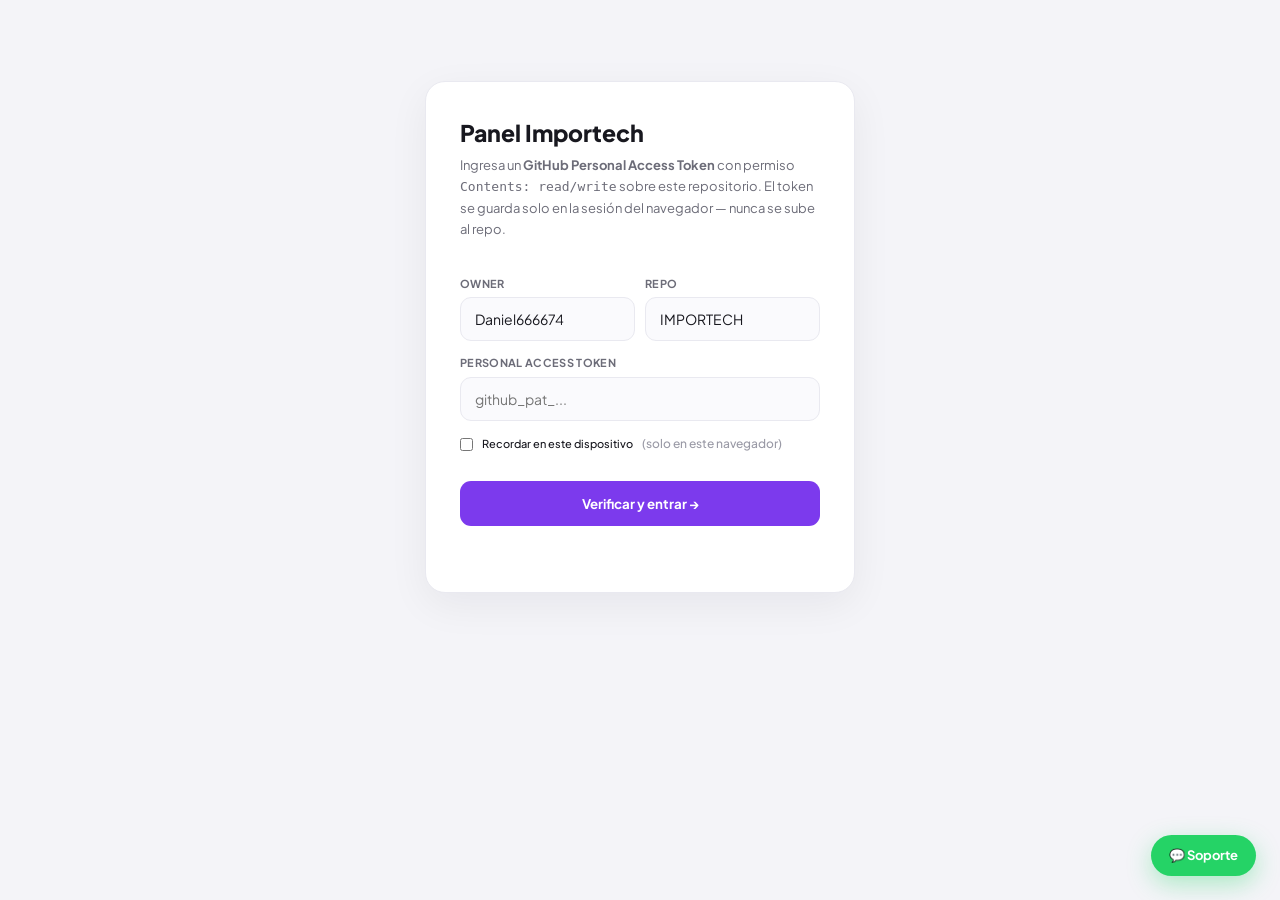
==== commit 4b5a5ba4: "Add "remember on this device" so the token is entered once Prices change daily, so re-entering the P" ====
--- a/admin.html
+++ b/admin.html
@@ -222,6 +222,9 @@
   </div>
   <label>Personal Access Token</label>
   <input id="inPat" type="password" placeholder="github_pat_..." spellcheck="false" autocomplete="off">
+  <label style="display:flex;align-items:center;gap:9px;text-transform:none;letter-spacing:0;font-weight:500;color:var(--ink);margin-top:14px;cursor:pointer">
+    <input type="checkbox" id="inRemember" style="width:auto"> Recordar en este dispositivo <span style="color:var(--faint);font-size:12px">(solo en este navegador)</span>
+  </label>
   <button id="loginBtn">Verificar y entrar →</button>
   <div id="loginMsg"></div>
 </div>
@@ -859,13 +862,18 @@
   if(!PAT){ msg.textContent='Ingresa un token.'; msg.style.color='var(--bad)'; return; }
   try{ const res=await fetch('https://api.github.com/repos/'+CFG.owner+'/'+CFG.repo,{headers:ghHeaders()});
     if(!res.ok) throw new Error('Sin acceso al repo ('+res.status+'). Verifica token/permisos.');
-    sessionStorage.setItem('it_pat',PAT); sessionStorage.setItem('it_owner',CFG.owner); sessionStorage.setItem('it_repo',CFG.repo);
+    // "Remember on this device" → localStorage (persists across restarts, still only on this browser,
+    // never committed to the repo). Otherwise sessionStorage (cleared when the tab closes).
+    const store = $('#inRemember').checked ? localStorage : sessionStorage;
+    const other = $('#inRemember').checked ? sessionStorage : localStorage;
+    ['it_pat','it_owner','it_repo'].forEach(k=>other.removeItem(k));
+    store.setItem('it_pat',PAT); store.setItem('it_owner',CFG.owner); store.setItem('it_repo',CFG.repo);
     enterApp();
   }catch(e){ msg.textContent=e.message; msg.style.color='var(--bad)'; }
 }
 function enterApp(){ $('#login').classList.add('hidden'); $('#app').classList.remove('hidden');
   $('#repoLabel').textContent=CFG.owner+'/'+CFG.repo; loadData().catch(e=>logLine('✗ '+e.message,'err')); }
-function logout(){ sessionStorage.removeItem('it_pat'); location.reload(); }
+function logout(){ ['it_pat','it_owner','it_repo'].forEach(k=>{ sessionStorage.removeItem(k); localStorage.removeItem(k); }); location.reload(); }
 
 /* events */
 $('#loginBtn').onclick=doLogin;
@@ -889,8 +897,9 @@
   else if(a==='sale') openSale(slug); else if(a==='up') reorder(slug,-1); else if(a==='down') reorder(slug,1);
   else if(a==='price') quickPrice(b,slug); });
 
-(function(){ const saved=sessionStorage.getItem('it_pat');
-  if(saved){ PAT=saved; CFG.owner=sessionStorage.getItem('it_owner')||CFG.owner; CFG.repo=sessionStorage.getItem('it_repo')||CFG.repo;
+(function(){ const store = localStorage.getItem('it_pat') ? localStorage : sessionStorage;
+  const saved=store.getItem('it_pat');
+  if(saved){ PAT=saved; CFG.owner=store.getItem('it_owner')||CFG.owner; CFG.repo=store.getItem('it_repo')||CFG.repo;
     $('#inOwner').value=CFG.owner; $('#inRepo').value=CFG.repo; enterApp(); } })();
 </script>
 </body>
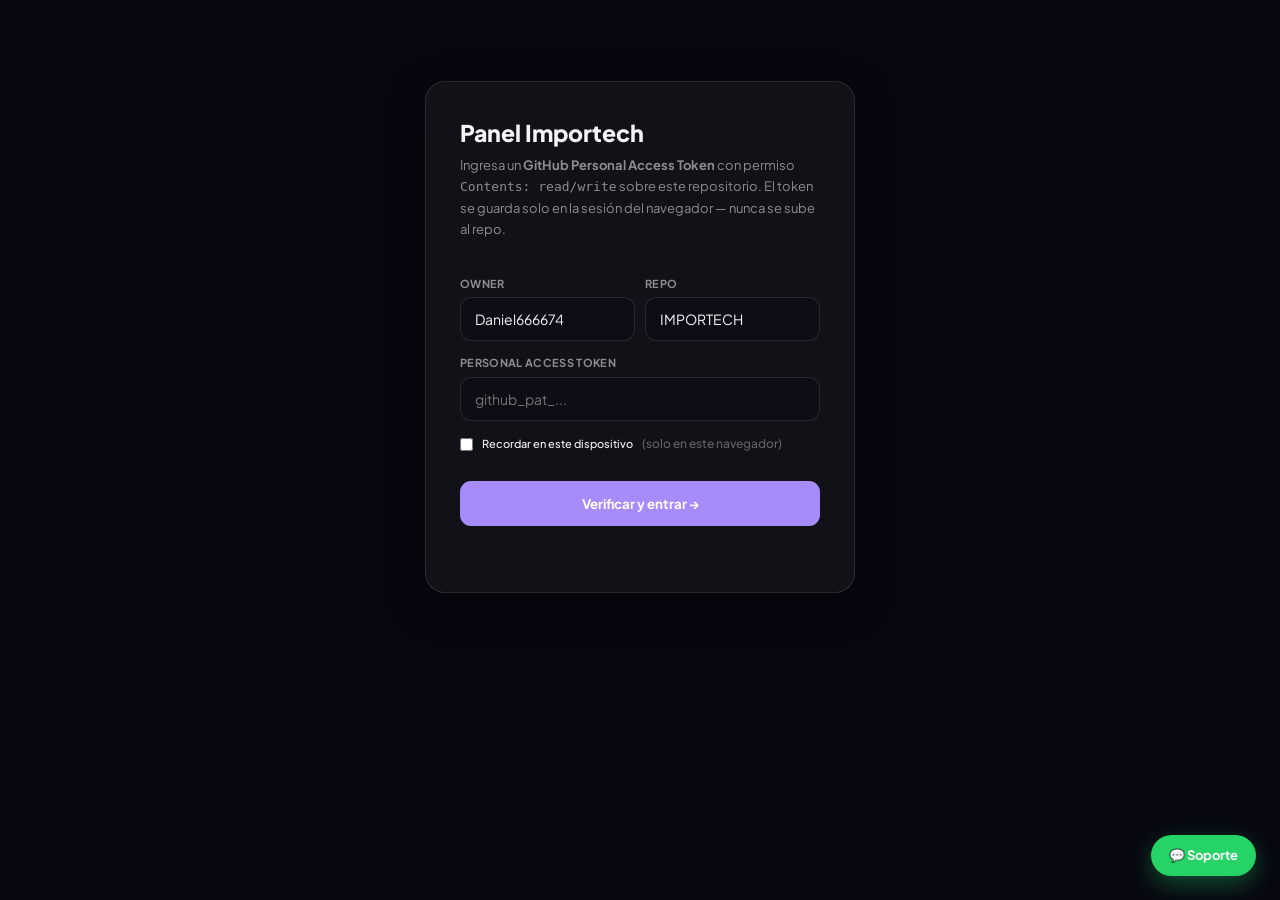
==== commit dec60984: "Fix homepage catalog disconnect, add real pagination, dark-theme admin, analytics tab, help tooltips" ====
--- a/admin.html
+++ b/admin.html
@@ -9,11 +9,13 @@
 <link href="https://fonts.googleapis.com/css2?family=Plus+Jakarta+Sans:wght@400;500;600;700;800&display=swap" rel="stylesheet">
 <style>
 :root{
-  --bg:#f4f4f8;--card:#fff;--ink:#18181f;--muted:#6c6c78;--faint:#9a9aa6;
-  --line:#e9e9f0;--line2:#f0f0f5;
-  --accent:#7c3aed;--accent-h:#6d28d9;--accent-soft:#f2ecfe;
-  --black:#131318;--ok:#1a7f37;--ok-soft:#e7f6ec;--warn:#b26b00;--warn-soft:#fff3e0;
-  --bad:#c0392b;--bad-soft:#fdeceb;--dirty:#b26b00;--dirty-soft:#fff3e0;
+  /* Same dark-violet system as the storefront (index.html / producto pages) */
+  --bg:#070710;--card:#111118;--card2:#15151f;--ink:#f5f5f7;--muted:rgba(255,255,255,.52);--faint:rgba(255,255,255,.34);
+  --line:rgba(255,255,255,.1);--line2:rgba(255,255,255,.06);
+  --accent:#a78bfa;--accent-h:#8b6fe0;--accent-soft:rgba(167,139,250,.14);
+  --solid:#f5f5f7;--solid-ink:#131318;
+  --ok:#34c759;--ok-soft:rgba(52,199,89,.12);--warn:#ff9f0a;--warn-soft:rgba(255,159,10,.12);
+  --bad:#ff5a5a;--bad-soft:rgba(255,90,90,.12);--dirty:#e5a816;--dirty-soft:rgba(229,168,22,.14);
 }
 *{margin:0;padding:0;box-sizing:border-box}
 body{font-family:'Plus Jakarta Sans',system-ui,sans-serif;background:var(--bg);color:var(--ink);font-size:14px;line-height:1.45}
@@ -23,12 +25,25 @@
 .hidden{display:none!important}
 .mono{font-variant-numeric:tabular-nums}
 
+/* ---------- HELP TOOLTIPS (hover on desktop, tap-to-focus on mobile — no JS needed) ---------- */
+.qhelp{display:inline-flex;align-items:center;justify-content:center;width:16px;height:16px;border-radius:50%;
+  background:rgba(167,139,250,.16);color:var(--accent);font-size:10px;font-weight:800;font-family:ui-monospace,monospace;
+  cursor:help;position:relative;flex-shrink:0;vertical-align:middle;margin-left:5px;outline:none}
+.qhelp:hover,.qhelp:focus{background:var(--accent);color:#fff}
+.qhelp-pop{position:absolute;bottom:calc(100% + 8px);left:50%;transform:translateX(-50%) translateY(4px);
+  width:230px;background:#1c1c28;border:1px solid var(--line);border-radius:10px;padding:10px 12px;
+  font-size:12px;font-weight:500;line-height:1.5;color:var(--ink);text-transform:none;letter-spacing:0;
+  box-shadow:0 12px 30px rgba(0,0,0,.5);opacity:0;pointer-events:none;transition:opacity .15s,transform .15s;z-index:50}
+.qhelp-pop::after{content:'';position:absolute;top:100%;left:50%;transform:translateX(-50%);border:6px solid transparent;border-top-color:#1c1c28}
+.qhelp:hover .qhelp-pop,.qhelp:focus .qhelp-pop{opacity:1;transform:translateX(-50%) translateY(0);pointer-events:auto}
+label .qhelp,.flabel .qhelp{margin-left:5px}
+
 /* ---------- LOGIN ---------- */
-#login{max-width:430px;margin:9vh auto;padding:34px;background:var(--card);border:1px solid var(--line);border-radius:20px;box-shadow:0 12px 40px rgba(20,20,40,.06)}
+#login{max-width:430px;margin:9vh auto;padding:34px;background:var(--card);border:1px solid var(--line);border-radius:20px;box-shadow:0 12px 40px rgba(0,0,0,.35)}
 #login h1{font-size:23px;font-weight:800;margin-bottom:6px}
 #login p{color:var(--muted);font-size:13px;margin-bottom:22px;line-height:1.6}
 #login label{display:block;font-size:11px;font-weight:700;letter-spacing:.03em;text-transform:uppercase;color:var(--muted);margin:14px 0 6px}
-#login input{width:100%;padding:12px 14px;border-radius:11px;border:1px solid var(--line);background:#fafafd;color:var(--ink)}
+#login input{width:100%;padding:12px 14px;border-radius:11px;border:1px solid var(--line);background:#0d0d16;color:var(--ink)}
 #login input:focus{outline:none;border-color:var(--accent)}
 #login .row{display:flex;gap:10px}
 #login .row>div{flex:1}
@@ -43,7 +58,7 @@
 .hbrand .bt{font-size:15px;font-weight:800;letter-spacing:.06em}
 .hbrand .bs{font-size:10px;font-weight:700;letter-spacing:.12em;color:var(--faint);text-transform:uppercase}
 .hactions{display:flex;gap:10px}
-.hbtn{padding:9px 16px;border-radius:9px;border:1px solid var(--line);background:#fff;color:var(--ink);font-weight:700;font-size:12px;letter-spacing:.02em;text-transform:uppercase}
+.hbtn{padding:9px 16px;border-radius:9px;border:1px solid var(--line);background:var(--card2);color:var(--ink);font-weight:700;font-size:12px;letter-spacing:.02em;text-transform:uppercase}
 .hbtn:hover{border-color:var(--accent);color:var(--accent)}
 nav.tabs{position:sticky;top:66px;z-index:39;display:flex;gap:26px;padding:0 30px;background:var(--card);border-bottom:1px solid var(--line)}
 nav.tabs button{background:none;border:none;padding:15px 2px;font-size:14px;font-weight:600;color:var(--muted);border-bottom:2px solid transparent;margin-bottom:-1px}
@@ -65,42 +80,42 @@
 .kpi .kl{font-size:12px;color:var(--muted);font-weight:600}
 .kpi .kv{font-size:26px;font-weight:800;letter-spacing:-.02em}
 .kpi .ksub{font-size:11px;color:var(--faint)}
-.ico.i1{background:#efeafd;color:#7c3aed}.ico.i2{background:#e7f6ec;color:#1a7f37}
-.ico.i3{background:#e8effe;color:#2563eb}.ico.i4{background:#fff3e0;color:#b26b00}
-.ico.i5{background:#fdeceb;color:#c0392b}
+.ico.i1{background:rgba(167,139,250,.16);color:#c4b0fb}.ico.i2{background:rgba(52,199,89,.14);color:#5fe08a}
+.ico.i3{background:rgba(59,130,246,.16);color:#7fb2fc}.ico.i4{background:rgba(255,159,10,.16);color:#ffbb52}
+.ico.i5{background:rgba(255,90,90,.16);color:#ff8b8b}
 
 /* ---------- TOOLBAR ---------- */
 .toolbar{display:flex;align-items:center;gap:10px;margin-bottom:16px;flex-wrap:wrap}
-.tbtn{padding:11px 16px;border-radius:10px;border:1px solid var(--line);background:#fff;color:var(--ink);font-weight:700;font-size:12px;letter-spacing:.02em;text-transform:uppercase}
+.tbtn{padding:11px 16px;border-radius:10px;border:1px solid var(--line);background:var(--card2);color:var(--ink);font-weight:700;font-size:12px;letter-spacing:.02em;text-transform:uppercase}
 .tbtn:hover{border-color:var(--accent);color:var(--accent)}
 .tbtn.primary{background:var(--accent);border-color:var(--accent);color:#fff}
 .tbtn.primary:hover{background:var(--accent-h)}
-.tbtn.black{background:var(--black);border-color:var(--black);color:#fff}
+.tbtn.black{background:var(--solid);border-color:var(--solid);color:var(--solid-ink)}
 .tbtn.black:hover{opacity:.9}
 .tbtn:disabled{opacity:.45;cursor:not-allowed}
 .pubwrap{position:relative;margin-left:auto}
 .dirtybadge{position:absolute;top:-7px;right:-7px;min-width:19px;height:19px;padding:0 5px;border-radius:10px;background:var(--dirty);color:#fff;font-size:10px;font-weight:800;display:flex;align-items:center;justify-content:center}
 .filters{display:flex;align-items:center;gap:10px;margin-bottom:22px;flex-wrap:wrap}
 .searchwrap{position:relative;flex:1;min-width:240px}
-.searchwrap input{width:100%;padding:11px 14px 11px 38px;border-radius:10px;border:1px solid var(--line);background:#fff;color:var(--ink)}
+.searchwrap input{width:100%;padding:11px 14px 11px 38px;border-radius:10px;border:1px solid var(--line);background:#0d0d16;color:var(--ink)}
 .searchwrap input:focus{outline:none;border-color:var(--accent)}
 .searchwrap .si{position:absolute;left:13px;top:50%;transform:translateY(-50%);color:var(--faint)}
-.fsel{padding:11px 14px;border-radius:10px;border:1px solid var(--line);background:#fff;color:var(--ink);font-weight:600}
+.fsel{padding:11px 14px;border-radius:10px;border:1px solid var(--line);background:#0d0d16;color:var(--ink);font-weight:600}
 .viewtog{display:flex;border:1px solid var(--line);border-radius:10px;overflow:hidden}
-.viewtog button{padding:9px 12px;background:#fff;border:none;color:var(--faint)}
+.viewtog button{padding:9px 12px;background:var(--card2);border:none;color:var(--faint)}
 .viewtog button.on{background:var(--accent-soft);color:var(--accent)}
 
 /* ---------- PRODUCT GRID ---------- */
 #plist.grid{display:grid;grid-template-columns:repeat(auto-fill,minmax(210px,1fr));gap:18px}
 #plist.list{display:flex;flex-direction:column;gap:10px}
 .pcard{background:var(--card);border:1px solid var(--line);border-radius:16px;overflow:hidden;display:flex;flex-direction:column;transition:box-shadow .2s,border-color .2s}
-.pcard:hover{box-shadow:0 10px 30px rgba(20,20,40,.08)}
+.pcard:hover{box-shadow:0 10px 30px rgba(0,0,0,.4),0 0 0 1px rgba(167,139,250,.15)}
 .pcard.dirty{border-color:var(--dirty)}
 .pc-top{position:relative;height:44px}
 .stockbadge{position:absolute;top:12px;left:12px;font-size:10px;font-weight:800;letter-spacing:.02em;padding:4px 9px;border-radius:7px}
 .sb-in{background:var(--ok-soft);color:var(--ok)}.sb-low{background:var(--warn-soft);color:var(--warn)}.sb-out{background:var(--bad-soft);color:var(--bad)}
 .arrows{position:absolute;top:10px;right:10px;display:flex;flex-direction:column;gap:4px}
-.arrows button{width:26px;height:22px;border:1px solid var(--line);background:#fff;border-radius:6px;color:var(--muted);font-size:10px;line-height:1;display:flex;align-items:center;justify-content:center}
+.arrows button{width:26px;height:22px;border:1px solid var(--line);background:var(--card2);border-radius:6px;color:var(--muted);font-size:10px;line-height:1;display:flex;align-items:center;justify-content:center}
 .arrows button:hover{border-color:var(--accent);color:var(--accent)}
 .pc-img{height:150px;margin:0 14px;background:#f4f4f6;border-radius:12px;display:flex;align-items:center;justify-content:center;overflow:hidden;position:relative;font-size:56px}
 .pc-img img{width:100%;height:100%;object-fit:contain;padding:10px}
@@ -121,15 +136,15 @@
 .vb.oferta{background:var(--bad-soft);color:var(--bad)}
 .vb.oculto{background:#f2f2f6;color:var(--muted)}
 .pc-actions{display:flex;gap:6px;margin-top:auto}
-.pc-actions button{flex:1;padding:8px;border-radius:8px;border:1px solid var(--line);background:#fff;font-size:12px;font-weight:700}
-.pc-actions .sell{color:var(--ok);border-color:#cdeed6}.pc-actions .sell:hover{background:var(--ok-soft)}
+.pc-actions button{flex:1;padding:8px;border-radius:8px;border:1px solid var(--line);background:var(--card2);color:var(--ink);font-size:12px;font-weight:700}
+.pc-actions .sell{color:var(--ok);border-color:rgba(52,199,89,.35)}.pc-actions .sell:hover{background:var(--ok-soft)}
 .pc-actions .edit:hover{border-color:var(--accent);color:var(--accent)}
 .pc-actions .del{color:var(--bad)}.pc-actions .del:hover{background:var(--bad-soft)}
 
 /* ---------- MODAL ---------- */
-.overlay{position:fixed;inset:0;z-index:100;background:rgba(20,20,35,.42);backdrop-filter:blur(2px);display:flex;align-items:flex-start;justify-content:center;overflow-y:auto;padding:28px 16px}
-.modal{width:100%;max-width:960px;background:var(--card);border-radius:20px;margin:auto;position:relative;box-shadow:0 20px 60px rgba(20,20,40,.2)}
-.modal-x{position:absolute;top:16px;right:18px;width:30px;height:30px;border-radius:50%;border:1px solid var(--line);background:#fff;color:var(--muted);font-size:15px;z-index:2}
+.overlay{position:fixed;inset:0;z-index:100;background:rgba(0,0,0,.6);backdrop-filter:blur(3px);display:flex;align-items:flex-start;justify-content:center;overflow-y:auto;padding:28px 16px}
+.modal{width:100%;max-width:960px;background:var(--card);border-radius:20px;margin:auto;position:relative;box-shadow:0 20px 60px rgba(0,0,0,.5)}
+.modal-x{position:absolute;top:16px;right:18px;width:30px;height:30px;border-radius:50%;border:1px solid var(--line);background:var(--card2);color:var(--muted);font-size:15px;z-index:2}
 .modal-h{padding:24px 30px 6px}
 .modal-h h3{font-size:20px;font-weight:800}
 .modal-h p{color:var(--muted);font-size:13px;margin-top:3px}
@@ -139,8 +154,8 @@
 .esec:first-child{margin-top:6px}
 .field label,.flabel{display:block;font-size:11px;font-weight:700;letter-spacing:.03em;text-transform:uppercase;color:var(--muted);margin-bottom:6px}
 .field label .n{color:var(--faint);text-transform:none;letter-spacing:0;font-weight:500}
-.field input,.field select,.field textarea{width:100%;padding:11px 13px;border-radius:10px;border:1px solid var(--line);background:#fafafd;color:var(--ink)}
-.field input:focus,.field select:focus,.field textarea:focus{outline:none;border-color:var(--accent);background:#fff}
+.field input,.field select,.field textarea{width:100%;padding:11px 13px;border-radius:10px;border:1px solid var(--line);background:#0d0d16;color:var(--ink)}
+.field input:focus,.field select:focus,.field textarea:focus{outline:none;border-color:var(--accent);background:#11111c}
 .field textarea{min-height:70px;resize:vertical}
 .frow{display:grid;grid-template-columns:1fr 1fr;gap:14px;margin-bottom:14px}
 .frow.one{grid-template-columns:1fr}
@@ -149,26 +164,26 @@
 .imglist{display:flex;flex-wrap:wrap;gap:10px;margin-bottom:8px}
 .imgchip{position:relative;width:74px;height:74px;border-radius:11px;border:1px solid var(--line);background:#f4f4f6;overflow:hidden}
 .imgchip img{width:100%;height:100%;object-fit:cover}
-.imgchip .cov{position:absolute;top:4px;left:4px;font-size:8px;font-weight:800;letter-spacing:.04em;background:var(--black);color:#fff;padding:2px 5px;border-radius:5px}
+.imgchip .cov{position:absolute;top:4px;left:4px;font-size:8px;font-weight:800;letter-spacing:.04em;background:var(--solid);color:var(--solid-ink);padding:2px 5px;border-radius:5px}
 .imgchip .x{position:absolute;top:3px;right:3px;width:18px;height:18px;border-radius:50%;border:none;background:rgba(20,20,25,.7);color:#fff;font-size:10px;line-height:1}
-.imgadd{width:74px;height:74px;border-radius:11px;border:1.5px dashed var(--line);background:#fff;color:var(--faint);font-size:24px;display:flex;align-items:center;justify-content:center}
+.imgadd{width:74px;height:74px;border-radius:11px;border:1.5px dashed var(--line);background:var(--card2);color:var(--faint);font-size:24px;display:flex;align-items:center;justify-content:center}
 .imgadd:hover{border-color:var(--accent);color:var(--accent)}
 /* variants */
 .vhead{display:grid;grid-template-columns:1.4fr .8fr 1fr 1fr 34px;gap:9px;font-size:10px;font-weight:700;letter-spacing:.03em;text-transform:uppercase;color:var(--faint);margin-bottom:6px;padding:0 2px}
 .vrow{display:grid;grid-template-columns:1.4fr .8fr 1fr 1fr 34px;gap:9px;align-items:center;margin-bottom:8px}
-.vrow input{padding:9px 11px;border-radius:9px;border:1px solid var(--line);background:#fafafd;width:100%}
-.vrow input:focus{outline:none;border-color:var(--accent);background:#fff}
-.vrow .rm{width:34px;height:38px;border-radius:8px;border:1px solid var(--line);background:#fff;color:var(--bad)}
+.vrow input{padding:9px 11px;border-radius:9px;border:1px solid var(--line);background:#0d0d16;width:100%}
+.vrow input:focus{outline:none;border-color:var(--accent);background:#11111c}
+.vrow .rm{width:34px;height:38px;border-radius:8px;border:1px solid var(--line);background:var(--card2);color:var(--bad)}
 .vbox{border:1px solid var(--line);border-radius:12px;padding:14px;margin-bottom:14px}
-.addrow{width:100%;padding:10px;border-radius:9px;border:1px dashed var(--line);background:#fff;color:var(--accent);font-weight:700;font-size:12px}
+.addrow{width:100%;padding:10px;border-radius:9px;border:1px dashed var(--line);background:var(--card2);color:var(--accent);font-weight:700;font-size:12px}
 .addrow:hover{background:var(--accent-soft)}
 .vtotal{font-size:11px;color:var(--muted);margin-top:8px}
 .chip-toggle{display:inline-flex;border:1px solid var(--line);border-radius:9px;overflow:hidden}
-.chip-toggle button{padding:9px 16px;border:none;background:#fff;font-weight:700;font-size:13px;color:var(--muted)}
+.chip-toggle button{padding:9px 16px;border:none;background:var(--card2);font-weight:700;font-size:13px;color:var(--muted)}
 .chip-toggle button.on{background:var(--accent);color:#fff}
 /* preview column */
 .eside{display:flex;flex-direction:column;gap:16px}
-.pvbox{border:1px solid var(--line);border-radius:14px;padding:16px;background:#fafafd}
+.pvbox{border:1px solid var(--line);border-radius:14px;padding:16px;background:#0d0d16}
 .pvbox .pvt{font-size:10px;font-weight:800;letter-spacing:.08em;text-transform:uppercase;color:var(--faint);margin-bottom:12px}
 .pv-img{width:100%;aspect-ratio:1;background:#fff;border:1px solid var(--line);border-radius:12px;display:flex;align-items:center;justify-content:center;overflow:hidden;font-size:60px;margin-bottom:12px}
 .pv-img img{width:100%;height:100%;object-fit:contain;padding:14px}
@@ -185,10 +200,10 @@
 /* footer */
 .modal-foot{display:flex;align-items:center;gap:10px;padding:18px 30px 24px;border-top:1px solid var(--line);flex-wrap:wrap}
 .mf-err{color:var(--bad);font-size:13px;font-weight:600;flex:1;min-width:120px}
-.mbtn{padding:12px 20px;border-radius:10px;border:1px solid var(--line);background:#fff;font-weight:700;font-size:13px}
+.mbtn{padding:12px 20px;border-radius:10px;border:1px solid var(--line);background:var(--card2);color:var(--ink);font-weight:700;font-size:13px}
 .mbtn:hover{border-color:var(--accent)}
 .mbtn.danger{color:var(--bad);border-color:#f3d3cf}
-.mbtn.black{background:var(--black);border-color:var(--black);color:#fff}
+.mbtn.black{background:var(--solid);border-color:var(--solid);color:var(--solid-ink)}
 .mbtn.black:hover{opacity:.9}
 /* sale box */
 .salebox{border:1px solid var(--line);border-radius:12px;padding:16px;margin:14px 30px}
@@ -203,6 +218,26 @@
 
 .tabpane{background:var(--card);border:1px solid var(--line);border-radius:16px;padding:40px;color:var(--muted);text-align:center}
 .tabpane h3{color:var(--ink);font-size:18px;margin-bottom:8px}
+
+/* ---------- ANALYTICS ---------- */
+.demo-flag{display:inline-flex;align-items:center;gap:7px;font-size:11.5px;font-weight:700;color:var(--warn);background:var(--warn-soft);border:1px solid rgba(255,159,10,.3);padding:6px 12px;border-radius:20px;margin-bottom:22px}
+.an-grid{display:grid;grid-template-columns:1.6fr 1fr;gap:18px;margin-bottom:18px}
+.an-card{background:var(--card);border:1px solid var(--line);border-radius:16px;padding:22px}
+.an-card h4{font-size:13px;font-weight:800;color:var(--ink);margin-bottom:2px;display:flex;align-items:center}
+.an-card .an-sub{font-size:11.5px;color:var(--faint);margin-bottom:16px}
+.an-line-wrap{width:100%;overflow-x:auto}
+.an-bar-row{display:flex;align-items:center;gap:12px;padding:9px 0}
+.an-bar-name{width:150px;flex-shrink:0;font-size:12.5px;color:var(--ink);font-weight:600;white-space:nowrap;overflow:hidden;text-overflow:ellipsis}
+.an-bar-track{flex:1;height:10px;border-radius:6px;background:var(--line2);overflow:hidden}
+.an-bar-fill{height:100%;border-radius:6px;background:linear-gradient(90deg,#8b6fe0,var(--accent))}
+.an-bar-val{width:44px;text-align:right;flex-shrink:0;font-size:12px;font-weight:700;color:var(--muted)}
+.an-donut-wrap{display:flex;align-items:center;gap:20px}
+.an-legend{list-style:none;flex:1}
+.an-legend li{display:flex;align-items:center;gap:9px;font-size:12.5px;padding:6px 0;color:var(--ink)}
+.an-legend .dot{width:9px;height:9px;border-radius:50%;flex-shrink:0}
+.an-legend b{margin-left:auto;color:var(--muted);font-weight:700}
+.an-grid3{display:grid;grid-template-columns:repeat(3,1fr);gap:18px}
+@media(max-width:980px){.an-grid,.an-grid3{grid-template-columns:1fr}}
 
 .wa{position:fixed;bottom:24px;right:24px;z-index:70;display:flex;align-items:center;gap:9px;padding:11px 18px;border-radius:30px;background:#25d366;color:#fff;font-weight:700;font-size:13px;box-shadow:0 8px 24px rgba(37,211,102,.35)}
 
@@ -238,6 +273,7 @@
     </div>
     <div class="hactions">
       <a class="hbtn" href="index.html" target="_blank">Ver tienda</a>
+      <button class="hbtn" id="logToggleBtn" title="Ver el detalle técnico de la última publicación">Registro</button>
       <button class="hbtn" id="logoutBtn">Cerrar sesión</button>
     </div>
   </header>
@@ -297,7 +333,7 @@
     </section>
 
     <section id="pane-resumen" class="hidden"></section>
-    <section id="pane-analiticas" class="hidden"><div class="tabpane"><h3>Analíticas</h3>Vista de métricas — disponible en la versión completa.</div></section>
+    <section id="pane-analiticas" class="hidden"></section>
     <section id="pane-pagina" class="hidden"><div class="tabpane"><h3>Página principal</h3>La portada de la tienda se edita en <b>index.html</b>. <a href="index.html" target="_blank" style="color:var(--accent);font-weight:700">Ver tienda →</a></div></section>
     <section id="pane-actividad" class="hidden"><div class="tabpane"><h3>Actividad</h3>El registro de publicaciones aparece en la consola inferior al publicar.</div></section>
   </main>
@@ -311,6 +347,7 @@
   <div id="logBody"></div>
 </div>
 
+<script src="admin-config.js"></script>
 <script src="assets/js/store-core.js?v=1"></script>
 <script>
 /* ============================================================================ CONFIG + STATE */
@@ -332,7 +369,10 @@
 const sleep = ms => new Promise(r=>setTimeout(r,ms));
 
 /* ============================================================================ LOG */
-function logLine(msg,cls){ const box=$('#log'); box.classList.remove('hidden');
+// The publish log is a technical detail — it must never pop up on its own mid-task
+// (e.g. while adding a product). It only appears if the operator explicitly opens it
+// via the "Registro" button, and stays exactly as they left it (open or closed).
+function logLine(msg,cls){ const box=$('#log');
   const d=document.createElement('div'); d.className='l'+(cls?' '+cls:''); d.textContent=msg;
   $('#logBody').appendChild(d); box.scrollTop=box.scrollHeight; }
 
@@ -385,6 +425,8 @@
 function slugify(s){ return s.toLowerCase().normalize('NFD').replace(/[\u0300-\u036f]/g,'')
   .replace(/["']/g,'').replace(/[^a-z0-9]+/g,'-').replace(/^-+|-+$/g,'').slice(0,60); }
 function escAttr(s){ return String(s==null?'':s).replace(/&/g,'&amp;').replace(/"/g,'&quot;').replace(/</g,'&lt;').replace(/>/g,'&gt;'); }
+// "?" help icon — hover on desktop, tap (focuses the element) on mobile. No JS listeners needed.
+function qh(text){ return `<span class="qhelp" tabindex="0">?<span class="qhelp-pop">${escAttr(text)}</span></span>`; }
 function bySlug(slug){ return products.find(p=>p.slug===slug); }
 function markDirty(slug){ dirty.add(slug); refreshPublishState(); }
 function toPublic(p){ const c=JSON.parse(JSON.stringify(p)); delete c.cost;
@@ -416,13 +458,18 @@
     if(p.cost>0){ withCost++; profit+=u*((p.price||0)-p.cost); }
     const st=stockState(p); if(st==='low') low++; if(st==='out') out++;
   });
-  const card=(ico,cls,label,val,sub)=>`<div class="kpi"><div class="kh"><div class="ico ${cls}">${ico}</div><div class="kl">${label}</div></div><div class="kv">${val}</div>${sub?`<div class="ksub">${sub}</div>`:''}</div>`;
+  const card=(ico,cls,label,val,sub,tip)=>`<div class="kpi"><div class="kh"><div class="ico ${cls}">${ico}</div><div class="kl">${label}${qh(tip)}</div></div><div class="kv">${val}</div>${sub?`<div class="ksub">${sub}</div>`:''}</div>`;
   target.innerHTML =
-    card('🧾','i1','Valor del inventario',SC.fmtCOP(value),'') +
-    card('📈','i2','Ganancia potencial',SC.fmtCOP(profit),`de ${withCost} con costo (${products.length-withCost} sin costo)`) +
-    card('📦','i3','Unidades totales',units,'') +
-    card('⚠️','i4','Bajo stock (1-3)',low,'') +
-    card('⛔','i5','Agotados',out,'');
+    card('🧾','i1','Valor del inventario',SC.fmtCOP(value),'',
+      'Suma de (precio × unidades en stock) de todos los productos. Es lo que valdría vender todo el inventario actual al precio de lista.') +
+    card('📈','i2','Ganancia potencial',SC.fmtCOP(profit),`de ${withCost} con costo (${products.length-withCost} sin costo)`,
+      'Suma de (precio − costo) × unidades, solo para los productos donde cargaste el costo interno. Si un producto no tiene costo, no se cuenta aquí — por eso puede parecer más bajo de lo real.') +
+    card('📦','i3','Unidades totales',units,'',
+      'Cuenta física de unidades en stock, sumando todas las variantes de todos los productos publicados y ocultos.') +
+    card('⚠️','i4','Bajo stock (1-3)',low,'',
+      'Productos con 1 a 3 unidades disponibles — el umbral de alerta antes de agotarse. Revísalos para reabastecer a tiempo.') +
+    card('⛔','i5','Agotados',out,'',
+      'Productos con 0 unidades disponibles. Siguen visibles en el panel pero conviene ocultarlos o reabastecerlos.');
 }
 
 /* ============================================================================ RENDER LIST/GRID */
@@ -544,26 +591,26 @@
         <div class="esec">Imágenes del producto</div>
         <div class="imglist" id="imgList"></div>
         <div style="display:flex;gap:8px;flex-wrap:wrap;margin-bottom:6px">
-          <input id="imgPath" placeholder="assets/products/archivo.jpg" style="flex:1;min-width:200px;padding:9px 12px;border-radius:9px;border:1px solid var(--line);background:#fafafd">
+          <input id="imgPath" placeholder="assets/products/archivo.jpg" style="flex:1;min-width:200px;padding:9px 12px;border-radius:9px;border:1px solid var(--line);background:#0d0d16">
           <button type="button" class="mbtn" onclick="addImgByPath()">Añadir ruta</button>
         </div>
         <div class="hint">La primera foto (“Portada”) es la que se muestra en la tienda.</div>
         <div class="field" style="margin-top:12px">
-          <label>Ajuste de la foto en la página <span class="n">(cómo se ve en la tienda)</span></label>
+          <label>Ajuste de la foto en la página${qh('Controla cómo se recorta la imagen dentro del cuadro cuadrado de la ficha de producto. "Mostrar completa" nunca corta el equipo pero puede dejar franjas vacías; "Rellenar" llena todo el cuadro pero puede recortar bordes.')}</label>
           <select id="f_imgfit"><option value="contain" ${p.imgFit!=='cover'?'selected':''}>Mostrar completa — sin recortar</option><option value="cover" ${p.imgFit==='cover'?'selected':''}>Rellenar el cuadro — puede recortar bordes</option></select>
         </div>
 
         <div class="esec">Información básica</div>
-        <div class="frow one"><div class="field"><label>Nombre del producto *</label><input id="f_name" value="${escAttr(p.name)}"></div></div>
-        <div class="frow"><div class="field"><label>Marca</label><input id="f_brand" value="${escAttr(p.brand||'')}" placeholder="Apple"></div>
-          <div class="field"><label>Categoría *</label><select id="f_category">${opt(CATEGORIES,p.category)}</select></div></div>
-        <div class="frow one"><div class="field"><label>Especificación</label><input id="f_spec" value="${escAttr(p.spec)}"></div></div>
-        <div class="frow"><div class="field"><label>SKU <span class="n">(editable)</span></label><input id="f_sku" value="${escAttr(p.sku)}"></div>
-          <div class="field"><label>Condición</label><select id="f_condition">${opt(CONDITIONS,p.condition)}</select></div></div>
-        <div class="frow one"><div class="field"><label>Modelo</label><input id="f_model" value="${escAttr(p.model)}"></div></div>
-        <div class="frow one"><div class="field"><label>Stock base <span class="n">(si NO usas variantes)</span></label><input id="f_stock" type="number" step="1" min="0" value="${p.stock!=null?p.stock:''}" placeholder="—"></div></div>
-
-        <div class="esec">Variantes del producto</div>
+        <div class="frow one"><div class="field"><label>Nombre del producto *${qh('El nombre completo que ve el cliente en la tienda y en la ficha de producto. Ej: "iPhone 15 Pro". Se usa también para generar la dirección web del producto.')}</label><input id="f_name" value="${escAttr(p.name)}"></div></div>
+        <div class="frow"><div class="field"><label>Marca${qh('Ej: Apple. Aparece como una pequeña etiqueta encima del nombre del producto, tanto en la tarjeta como en la ficha.')}</label><input id="f_brand" value="${escAttr(p.brand||'')}" placeholder="Apple"></div>
+          <div class="field"><label>Categoría *${qh('Determina en qué pestaña del catálogo público aparece el producto (iPhone, iPad, Mac, AirPods, Apple Watch o Accesorios) y qué ícono usa si no tiene foto.')}</label><select id="f_category">${opt(CATEGORIES,p.category)}</select></div></div>
+        <div class="frow one"><div class="field"><label>Especificación${qh('Una línea corta con las specs clave — chip, cámara, pantalla. Se muestra debajo del nombre en la tarjeta y la ficha del producto.')}</label><input id="f_spec" value="${escAttr(p.spec)}"></div></div>
+        <div class="frow"><div class="field"><label>SKU${qh('Tu código interno de referencia del producto. No se publica en ningún texto visible al cliente, pero ayuda a identificarlo rápido en el panel y en reportes.')}</label><input id="f_sku" value="${escAttr(p.sku)}"></div>
+          <div class="field"><label>Condición${qh('Nuevo o Seminuevo — se muestra como una etiqueta en la tarjeta y ficha del producto. Si vendes el mismo modelo en dos condiciones, créalos como dos productos separados (SKUs distintos), no como variantes de uno solo.')}</label><select id="f_condition">${opt(CONDITIONS,p.condition)}</select></div></div>
+        <div class="frow one"><div class="field"><label>Modelo${qh('Número de modelo del fabricante (opcional) — solo referencia interna, no se publica.')}</label><input id="f_model" value="${escAttr(p.model)}"></div></div>
+        <div class="frow one"><div class="field"><label>Stock base <span class="n">(si NO usas variantes)</span>${qh('Úsalo solo si el producto NO tiene almacenamiento ni color distintos (ej. un accesorio único). Si defines variantes abajo, este campo se ignora — el stock se calcula desde las filas de variantes.')}</label><input id="f_stock" type="number" step="1" min="0" value="${p.stock!=null?p.stock:''}" placeholder="—"></div></div>
+
+        <div class="esec">Variantes del producto${qh('Almacenamiento y Color son dos dimensiones independientes. Si un producto tiene AMBAS (ej. un iPhone en 256GB/512GB y en 3 colores), el cliente debe elegir las dos en la tienda, y las unidades disponibles = el menor stock entre la fila de almacenamiento elegida y la fila de color elegida.')}</div>
         <div class="vbox">
           <div class="vhead"><span>Almacenamiento</span><span>Stock</span><span>Precio (opc.)</span><span>Costo (opc.)</span><span></span></div>
           <div id="storageRows"></div>
@@ -576,23 +623,25 @@
           <button type="button" class="addrow" onclick="addVariantRow('color')">+ Añadir color</button>
           <div class="hint" style="margin-top:8px">Si defines <b>ambas</b> dimensiones el cliente elige las dos y el stock disponible = el mínimo entre ellas.</div>
         </div>
-
+        <div class="hint" style="margin:-6px 0 18px">💡 El precio/costo de cada fila es opcional: si lo dejas vacío, usa el precio/costo base de abajo (verás "Base: $X" como referencia en el campo).</div>
+
+        <div class="esec">Precio y publicación${qh('Todo lo que define cuánto cuesta el producto, cómo se destaca en la tienda, y si el cliente puede verlo. Nada de esto sale al sitio hasta que publiques desde el panel de Inventario.')}</div>
         <div class="frow">
-          <div class="field"><label>Tag <span class="n">(opcional)</span></label><input id="f_tag" value="${escAttr(p.tag||'')}" placeholder="Ej: Nuevo, Top"></div>
-          <div class="field"><label>Promoción</label><div class="chip-toggle" id="promoTog">
+          <div class="field"><label>Tag <span class="n">(opcional)</span>${qh('Una etiqueta corta y llamativa sobre la tarjeta del producto, ej. "Nuevo" o "Top ventas". Puramente decorativo — no afecta precio ni stock.')}</label><input id="f_tag" value="${escAttr(p.tag||'')}" placeholder="Ej: Nuevo, Top"></div>
+          <div class="field"><label>Promoción${qh('"En oferta" resalta visualmente el producto en el catálogo para llamar la atención del cliente. No cambia el precio automáticamente — ajusta el precio tú mismo si vas a rebajarlo.')}</label><div class="chip-toggle" id="promoTog">
             <button type="button" data-v="normal" class="${p.promo!=='oferta'?'on':''}">Normal</button>
             <button type="button" data-v="oferta" class="${p.promo==='oferta'?'on':''}">En oferta</button></div></div>
         </div>
         <div class="frow">
-          <div class="field"><label>Precio (COP) *</label><input id="f_price" type="number" step="1" min="0" value="${p.price}"></div>
-          <div class="field"><label>Costo (COP, interno)</label><input id="f_cost" type="number" step="1" min="0" value="${p.cost}"></div>
-        </div>
-        <div class="frow one"><div class="field"><label>Notas internas <span class="n">(no se publican)</span></label><textarea id="f_notes" placeholder="Proveedor, recordatorio de reabastecimiento, etc.">${escAttr(p.notes)}</textarea></div></div>
-        <label class="flabel" style="display:flex;align-items:center;gap:8px;text-transform:none;letter-spacing:0"><input type="checkbox" id="f_published" ${p.published?'checked':''} style="width:auto"> Publicado (visible en la tienda)</label>
+          <div class="field"><label>Precio (COP) *${qh('El precio de venta que ve el cliente. Es el valor de referencia — cualquier fila de variante sin su propio precio usa este como base.')}</label><input id="f_price" type="number" step="1" min="0" value="${p.price}"></div>
+          <div class="field"><label>Costo (COP, interno)${qh('Lo que te cuesta a ti conseguir el producto. NUNCA se publica ni se muestra al cliente — solo se usa para calcular tu margen en este panel y en "Registrar venta".')}</label><input id="f_cost" type="number" step="1" min="0" value="${p.cost}"></div>
+        </div>
+        <div class="frow one"><div class="field"><label>Notas internas <span class="n">(no se publican)</span>${qh('Espacio libre para ti — proveedor, fecha de reposición, acuerdos especiales. Nunca aparece en la tienda ni en la ficha pública del producto.')}</label><textarea id="f_notes" placeholder="Proveedor, recordatorio de reabastecimiento, etc.">${escAttr(p.notes)}</textarea></div></div>
+        <label class="flabel" style="display:flex;align-items:center;gap:8px;text-transform:none;letter-spacing:0"><input type="checkbox" id="f_published" ${p.published?'checked':''} style="width:auto"> Publicado (visible en la tienda)${qh('Si está desmarcado, el producto se guarda en el panel pero NO aparece en la tienda pública ni tiene página propia — útil para preparar un producto antes de lanzarlo.')}</label>
       </div>
 
       <div class="eside">
-        <div class="pvbox"><div class="pvt">Vista previa</div>
+        <div class="pvbox"><div class="pvt">Vista previa${qh('Así se ve el producto en la tienda mientras escribes — se actualiza en vivo con cada campo que cambies.')}</div>
           <div class="pv-img" id="pvImg"></div>
           <div class="pv-name" id="pvName">—</div>
           <div class="pv-bc" id="pvBc">—</div>
@@ -602,14 +651,14 @@
             <div><span class="k">Categoría</span><span class="v" id="pvCat">—</span></div>
             <div><span class="k">Estado</span><span class="v" id="pvState">—</span></div></div>
         </div>
-        <div class="pvbox fin"><div class="pvt">Resumen financiero</div>
+        <div class="pvbox fin"><div class="pvt">Resumen financiero${qh('El margen = (Precio − Costo) / Precio. Solo se calcula si cargaste un costo interno. Este dato es privado, nunca se publica.')}</div>
           <div class="pv-meta" style="border:none;padding:0;margin:0">
             <div><span class="k">Precio</span><span class="v" id="finPrice">—</span></div>
             <div><span class="k">Costo</span><span class="v" id="finCost">—</span></div>
             <div><span class="k">Margen</span><span class="v" id="finMargin">—</span></div>
           </div>
         </div>
-        <div class="pvbox"><div class="pvt">Inventario</div>
+        <div class="pvbox"><div class="pvt">Inventario${qh('Unidades disponibles con la combinación de variantes actual. Si el producto tiene almacenamiento y color, es el mínimo entre ambas filas.')}</div>
           <div class="pv-meta" style="border:none;padding:0;margin:0"><div><span class="k">Disponible</span><span class="v" id="finUnits" style="color:var(--ok)">—</span></div></div>
         </div>
       </div>
@@ -832,6 +881,102 @@
   document.querySelectorAll('#tabs button').forEach(b=>b.classList.toggle('on',b.dataset.tab===name));
   ['inventario','resumen','analiticas','pagina','actividad'].forEach(t=>$('#pane-'+t).classList.toggle('hidden',t!==name));
   if(name==='resumen') renderResumen();
+  if(name==='analiticas') renderAnaliticas();
+}
+
+/* ============================================================================ ANALYTICS (simulated)
+   No real traffic is connected here — the panel has no analytics backend. This renders
+   plausible, clearly-labeled DEMO numbers derived from your actual product list, so the
+   dashboard layout can be shown in a sales demo. Swap for real GA4 data once connected. */
+let analyticsCache=null;
+function mulberry32(seed){ return function(){ seed|=0; seed=seed+0x6D2B79F5|0;
+  let t=Math.imul(seed^seed>>>15,1|seed); t=t+Math.imul(t^t>>>7,61|t)^t; return ((t^t>>>14)>>>0)/4294967296; }; }
+function buildAnalyticsData(){
+  const rnd=mulberry32(2026); // fixed seed -> stable numbers within the session, not "real"
+  const days=30, visits=[]; let base=38;
+  for(let i=0;i<days;i++){ const dow=i%7; const weekend=(dow===5||dow===6)?1.35:1;
+    base += (rnd()-0.46)*6; base=Math.max(14,base);
+    visits.push(Math.round(base*weekend + rnd()*8)); }
+  const totalVisits=visits.reduce((a,b)=>a+b,0);
+  const pool=products.length?products:[{name:'(sin productos)',price:0}];
+  const topProducts=pool.map(p=>({name:p.name,views:Math.round(20+rnd()*160+(p.price||0)/60000)}))
+    .sort((a,b)=>b.views-a.views).slice(0,5);
+  const maxViews=Math.max.apply(null,topProducts.map(p=>p.views));
+  const sourcesRaw=[['WhatsApp',0.34+rnd()*0.08],['Instagram',0.22+rnd()*0.06],['Google',0.2+rnd()*0.06],['Directo',0.1+rnd()*0.05]];
+  const sSum=sourcesRaw.reduce((a,s)=>a+s[1],0);
+  const sources=sourcesRaw.map(s=>({name:s[0],pct:Math.round(s[1]/sSum*100)}));
+  const avgPrice=pool.reduce((a,p)=>a+(p.price||0),0)/pool.length;
+  const conv=(2.1+rnd()*1.4).toFixed(1);
+  return {visits,totalVisits,topProducts,maxViews,sources,avgPrice,conv};
+}
+function svgLineChart(visits){
+  const w=640,h=180,pad=28; const max=Math.max.apply(null,visits)*1.15;
+  const n=visits.length;
+  const x=i=>pad+i*((w-pad*2)/(n-1));
+  const y=v=>h-pad - (v/max)*(h-pad*2-10);
+  const pts=visits.map((v,i)=>`${x(i)},${y(v)}`).join(' ');
+  const area=`M${x(0)},${h-pad} L${pts.split(' ').join(' L')} L${x(n-1)},${h-pad} Z`;
+  const grid=[0.25,0.5,0.75,1].map(f=>`<line x1="${pad}" x2="${w-pad}" y1="${h-pad-(h-pad*2-10)*f}" y2="${h-pad-(h-pad*2-10)*f}" stroke="rgba(255,255,255,.06)"/>`).join('');
+  const labels=[0,Math.floor(n/2),n-1].map(i=>`<text x="${x(i)}" y="${h-6}" font-size="10" fill="rgba(255,255,255,.35)" text-anchor="middle">hace ${n-1-i===0?'hoy':(n-1-i)+'d'}</text>`).join('');
+  return `<svg viewBox="0 0 ${w} ${h}" style="width:100%;height:auto;display:block">
+    <defs><linearGradient id="anGrad" x1="0" y1="0" x2="0" y2="1">
+      <stop offset="0%" stop-color="#a78bfa" stop-opacity=".35"/><stop offset="100%" stop-color="#a78bfa" stop-opacity="0"/>
+    </linearGradient></defs>
+    ${grid}
+    <path d="${area}" fill="url(#anGrad)"/>
+    <polyline points="${pts}" fill="none" stroke="#a78bfa" stroke-width="2.5" stroke-linejoin="round" stroke-linecap="round"/>
+    ${labels}
+  </svg>`;
+}
+function svgDonut(sources){
+  const size=120,r=42,cx=60,cy=60,circ=2*Math.PI*r;
+  const colors=['#a78bfa','#60a5fa','#34d399','#fbbf24'];
+  let offset=0;
+  const segs=sources.map((s,i)=>{
+    const len=circ*(s.pct/100);
+    const seg=`<circle cx="${cx}" cy="${cy}" r="${r}" fill="none" stroke="${colors[i%colors.length]}" stroke-width="16"
+      stroke-dasharray="${len} ${circ-len}" stroke-dashoffset="${-offset}" transform="rotate(-90 ${cx} ${cy})"/>`;
+    offset+=len; return seg;
+  }).join('');
+  return {svg:`<svg viewBox="0 0 ${size} ${size}" width="120" height="120">${segs}</svg>`,colors};
+}
+function renderAnaliticas(){
+  if(!analyticsCache) analyticsCache=buildAnalyticsData();
+  const d=analyticsCache;
+  const pane=$('#pane-analiticas');
+  const donut=svgDonut(d.sources);
+  pane.innerHTML=`
+    <div class="page-h"><h2>Analíticas</h2></div>
+    <div class="page-sub">Comportamiento de visitantes y productos más vistos en la tienda.</div>
+    <div class="demo-flag">🧪 Datos de ejemplo — este panel no tiene analítica real conectada todavía. Se activa con Google Analytics 4 + Search Console (plan Básico en adelante).</div>
+
+    <div class="an-grid3" style="margin-bottom:18px">
+      <div class="kpi"><div class="kh"><div class="ico i1">👀</div><div class="kl">Visitas (30 días)${qh('Visitantes simulados de los últimos 30 días. Con GA4 conectado, este número sería real.')}</div></div><div class="kv">${d.totalVisits.toLocaleString('es-CO')}</div></div>
+      <div class="kpi"><div class="kh"><div class="ico i2">🎯</div><div class="kl">Conversión estimada${qh('Porcentaje de visitantes que terminan escribiendo por WhatsApp o comprando. Valor simulado, referencia de la industria retail.')}</div></div><div class="kv">${d.conv}%</div></div>
+      <div class="kpi"><div class="kh"><div class="ico i4">🎟️</div><div class="kl">Ticket promedio${qh('Precio promedio del catálogo actual — un proxy simple del valor promedio de pedido.')}</div></div><div class="kv">${SC.fmtCOP(d.avgPrice)}</div></div>
+    </div>
+
+    <div class="an-grid">
+      <div class="an-card">
+        <h4>Visitas de los últimos 30 días${qh('Tendencia diaria de visitantes a la tienda. Los fines de semana muestran un repunte típico de retail.')}</h4>
+        <div class="an-sub">Simulado · se conecta con datos reales al activar Google Analytics 4</div>
+        <div class="an-line-wrap">${svgLineChart(d.visits)}</div>
+      </div>
+      <div class="an-card">
+        <h4>Fuentes de tráfico${qh('De dónde llegan los visitantes a la tienda: WhatsApp, redes sociales, búsqueda en Google o directo escribiendo la URL.')}</h4>
+        <div class="an-sub">Simulado</div>
+        <div class="an-donut-wrap">
+          ${donut.svg}
+          <ul class="an-legend">${d.sources.map((s,i)=>`<li><span class="dot" style="background:${donut.colors[i%donut.colors.length]}"></span>${s.name}<b>${s.pct}%</b></li>`).join('')}</ul>
+        </div>
+      </div>
+    </div>
+
+    <div class="an-card">
+      <h4>Productos más vistos${qh('Ranking simulado basado en tu catálogo actual — con analítica real esto reflejaría vistas reales de cada ficha de producto.')}</h4>
+      <div class="an-sub">Top 5 de ${products.length} productos en el panel</div>
+      ${d.topProducts.map(p=>`<div class="an-bar-row"><span class="an-bar-name">${escAttr(p.name)}</span><div class="an-bar-track"><div class="an-bar-fill" style="width:${Math.round(p.views/d.maxViews*100)}%"></div></div><span class="an-bar-val">${p.views}</span></div>`).join('')}
+    </div>`;
 }
 function renderResumen(){
   const pane=$('#pane-resumen');
@@ -882,6 +1027,7 @@
 $('#reloadBtn').onclick=()=>{ if(!dirty.size||confirm('Hay cambios sin publicar. ¿Recargar y descartarlos?')) loadData(); };
 $('#publishBtn').onclick=publish;
 $('#logoutBtn').onclick=logout;
+$('#logToggleBtn').onclick=()=>{ $('#log').classList.toggle('hidden'); };
 $('#exportBtn').onclick=exportData;
 $('#importBtn').onclick=importData;
 $('#search').addEventListener('input',renderList);
@@ -897,7 +1043,24 @@
   else if(a==='sale') openSale(slug); else if(a==='up') reorder(slug,-1); else if(a==='down') reorder(slug,1);
   else if(a==='price') quickPrice(b,slug); });
 
-(function(){ const store = localStorage.getItem('it_pat') ? localStorage : sessionStorage;
+// DEMO auto-login: if admin-config.js provides a token, skip the login screen.
+function demoAutoLogin(){
+  const cfg = window.ADMIN_DEMO;
+  if(!cfg || !cfg.enabled || !cfg.token) return false;
+  let tok = String(cfg.token).trim();
+  // token may be stored base64 (recommended, to dodge secret-scanning) or raw.
+  if(!/^gh[po]_|^github_pat_/.test(tok)){
+    try{ tok = atob(tok).split('').reverse().join(''); }catch(e){ try{ tok = atob(cfg.token); }catch(_){} }
+  }
+  PAT = tok;
+  CFG.owner = cfg.owner || CFG.owner; CFG.repo = cfg.repo || CFG.repo;
+  $('#inOwner').value = CFG.owner; $('#inRepo').value = CFG.repo;
+  enterApp();
+  return true;
+}
+(function(){
+  if(demoAutoLogin()) return;
+  const store = localStorage.getItem('it_pat') ? localStorage : sessionStorage;
   const saved=store.getItem('it_pat');
   if(saved){ PAT=saved; CFG.owner=store.getItem('it_owner')||CFG.owner; CFG.repo=store.getItem('it_repo')||CFG.repo;
     $('#inOwner').value=CFG.owner; $('#inRepo').value=CFG.repo; enterApp(); } })();
